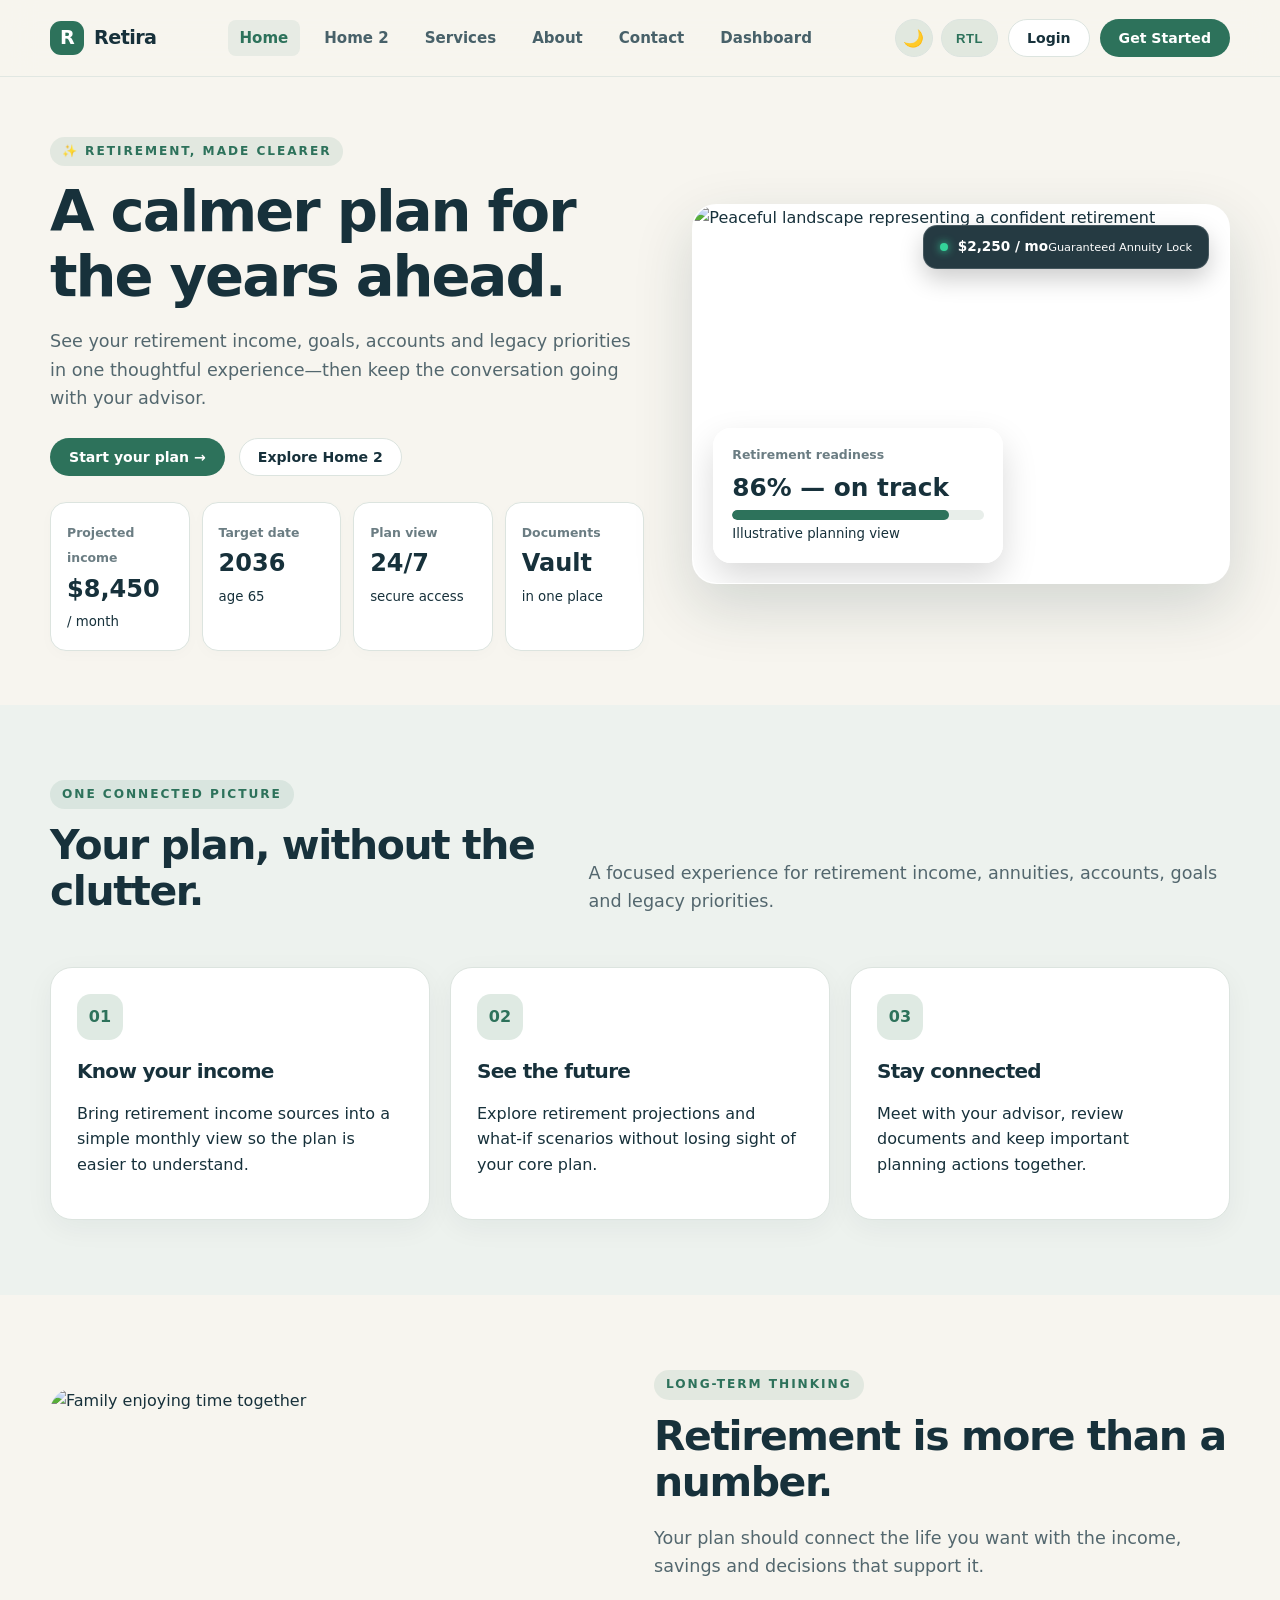
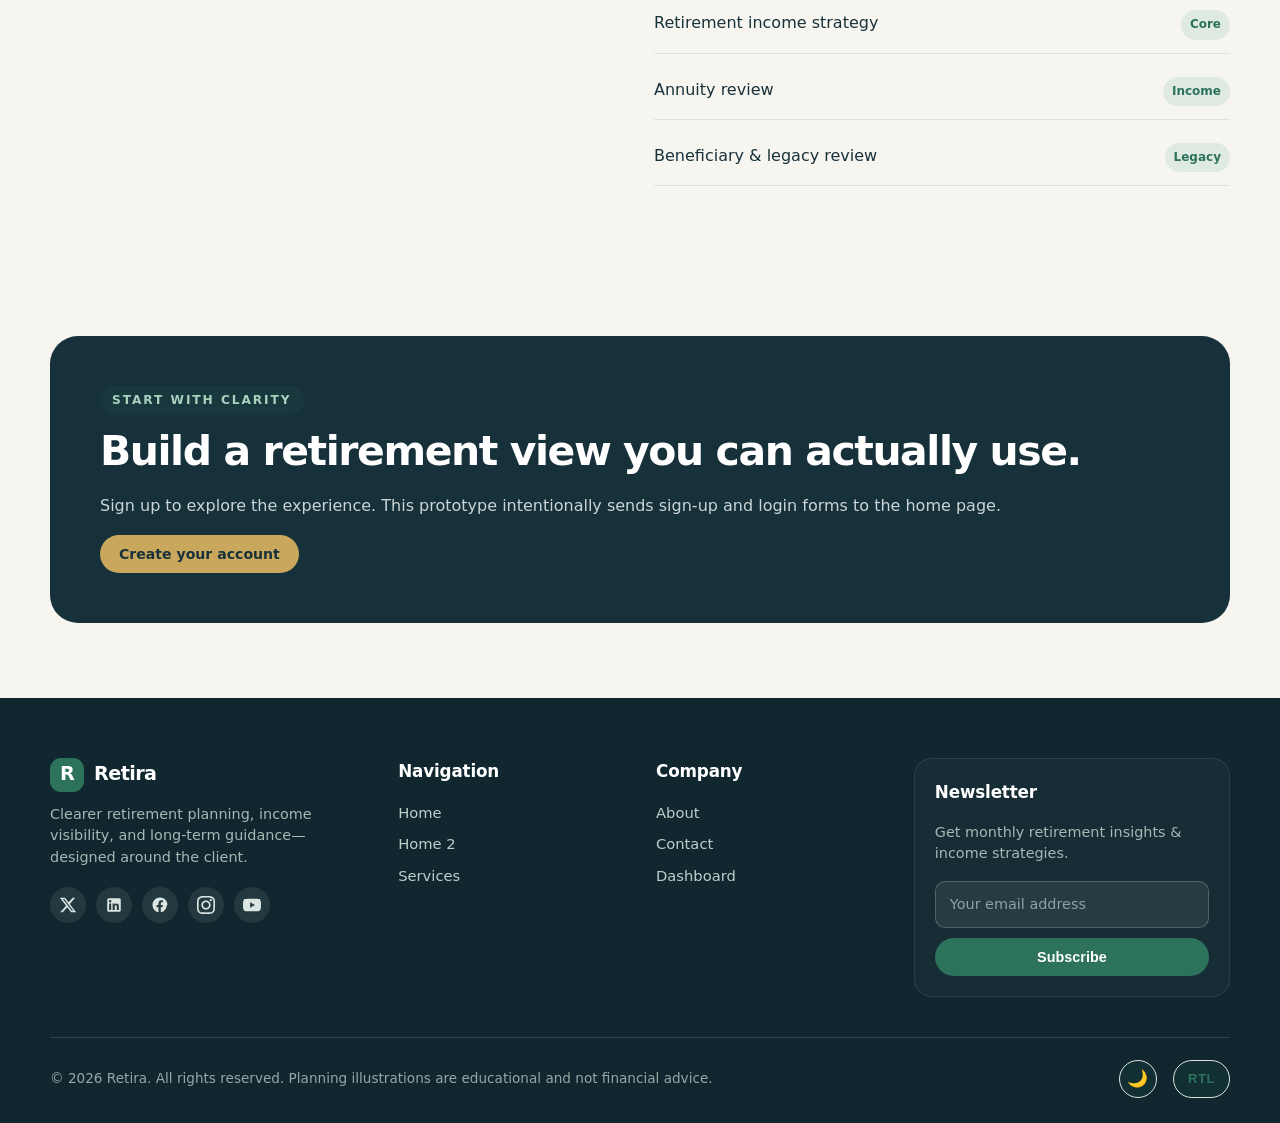
==== index.html @ 6cf7ee51 "30centcorrected" ====
<!doctype html><html lang="en"><head><meta charset="utf-8"><meta name="viewport" content="width=device-width,initial-scale=1">
<title>Home | Retira</title><meta name="description" content="Retirement income and planning platform prototype."><link rel="stylesheet" href="styles.css"></head><body>
<header class="site-header"><div class="container nav">
<a class="brand" href="index.html"><span class="brand-mark">R</span>Retira</a>
<nav class="nav-links">
<a href="index.html" class="active">Home</a><a href="home.html">Home 2</a><a href="services.html">Services</a><a href="about.html">About</a><a href="contact.html">Contact</a><a href="dashboard.html">Dashboard</a>
</nav>
<div class="nav-actions"><div class="header-toggles"><button type="button" class="theme-toggle-btn" data-action="toggle-theme" title="Toggle Light/Dark Theme" aria-label="Toggle Theme">🌙</button><button type="button" class="rtl-toggle-btn" data-action="toggle-rtl" title="Toggle RTL Layout" aria-label="Toggle RTL">RTL</button></div><a class="btn btn-soft" href="login.html">Login</a><a class="btn btn-primary" href="signup.html">Get Started</a></div>
<button class="mobile-toggle" aria-label="Menu">☰</button>
</div></header>
<main>
<section class="hero"><div class="container hero-grid">
<div><div class="eyebrow">✨ RETIREMENT, MADE CLEARER</div><h1>A calmer plan for the years ahead.</h1>
<p class="lead">See your retirement income, goals, accounts and legacy priorities in one thoughtful experience—then keep the conversation going with your advisor.</p>
<div class="hero-actions"><a class="btn btn-primary" href="signup.html">Start your plan →</a><a class="btn btn-soft" href="home.html">Explore Home 2</a></div>
<div class="stats"><div class="stat"><span class="kicker">Projected income</span><strong>$8,450</strong><small>/ month</small></div><div class="stat"><span class="kicker">Target date</span><strong>2036</strong><small>age 65</small></div><div class="stat"><span class="kicker">Plan view</span><strong>24/7</strong><small>secure access</small></div><div class="stat"><span class="kicker">Documents</span><strong>Vault</strong><small>in one place</small></div></div>
</div><div class="hero-card"><img src="https://images.unsplash.com/photo-1500530855697-b586d89ba3ee?auto=format&fit=crop&w=1200&q=85" alt="Peaceful landscape representing a confident retirement"><div class="floating-badge"><span class="status-dot"></span><div><strong>$2,250 / mo</strong><small>Guaranteed Annuity Lock</small></div></div><div class="floating-card"><div class="kicker">Retirement readiness</div><div class="metric">86% — on track</div><div class="progress"><span style="width:86%"></span></div><small>Illustrative planning view</small></div></div>
</div></section>
<section class="section alt"><div class="container"><div class="section-head"><div><div class="eyebrow">One connected picture</div><h2>Your plan, without the clutter.</h2></div><p class="lead">A focused experience for retirement income, annuities, accounts, goals and legacy priorities.</p></div>
<div class="grid-3">
<div class="card"><div class="icon">01</div><h3>Know your income</h3><p>Bring retirement income sources into a simple monthly view so the plan is easier to understand.</p></div>
<div class="card"><div class="icon">02</div><h3>See the future</h3><p>Explore retirement projections and what-if scenarios without losing sight of your core plan.</p></div>
<div class="card"><div class="icon">03</div><h3>Stay connected</h3><p>Meet with your advisor, review documents and keep important planning actions together.</p></div>
</div></div></section>
<section class="section"><div class="container image-split"><div class="image-panel"><img src="https://images.unsplash.com/photo-1511895426328-dc8714191300?auto=format&fit=crop&w=1400&q=85" alt="Family enjoying time together"></div><div><div class="eyebrow">Long-term thinking</div><h2>Retirement is more than a number.</h2><p class="lead">Your plan should connect the life you want with the income, savings and decisions that support it.</p><div class="list"><div class="list-item"><span>Retirement income strategy</span><span class="tag">Core</span></div><div class="list-item"><span>Annuity review</span><span class="tag">Income</span></div><div class="list-item"><span>Beneficiary & legacy review</span><span class="tag">Legacy</span></div></div></div></div></section>
<section class="section"><div class="container"><div class="cta"><div class="eyebrow" style="color:#a7d1bf">Start with clarity</div><h2>Build a retirement view you can actually use.</h2><p>Sign up to explore the experience. This prototype intentionally sends sign-up and login forms to the home page.</p><a class="btn btn-gold" href="signup.html">Create your account</a></div></div></section>
</main><footer class="footer"><div class="container">
<div class="footer-grid">
<div>
  <div class="brand"><span class="brand-mark">R</span><span style="color:white">Retira</span></div>
  <p>Clearer retirement planning, income visibility, and long-term guidance—designed around the client.</p>
  <div class="social-links">
    <a href="#" aria-label="Twitter / X" title="Twitter / X"><svg width="18" height="18" viewBox="0 0 24 24" fill="currentColor"><path d="M18.244 2.25h3.308l-7.227 8.26 8.502 11.24H16.17l-5.214-6.817L4.99 21.75H1.68l7.73-8.835L1.254 2.25H8.08l4.713 6.231zm-1.161 17.52h1.833L7.084 4.126H5.117z"/></svg></a>
    <a href="#" aria-label="LinkedIn" title="LinkedIn"><svg width="18" height="18" viewBox="0 0 24 24" fill="currentColor"><path d="M19 3a2 2 0 0 1 2 2v14a2 2 0 0 1-2 2H5a2 2 0 0 1-2-2V5a2 2 0 0 1 2-2h14m-.5 15.5v-5.3a3.26 3.26 0 0 0-3.26-3.26c-.85 0-1.84.52-2.28 1.3v-1.11h-2.79v8.37h2.79v-4.93c0-.77.62-1.4 1.39-1.4a1.4 1.4 0 0 1 1.4 1.4v4.93h2.75M6.88 8.56a1.68 1.68 0 0 0 1.68-1.68c0-.93-.75-1.69-1.68-1.69a1.69 1.69 0 0 0-1.69 1.69c0 .93.76 1.68 1.69 1.68m1.39 9.94v-8.37H5.5v8.37h2.77z"/></svg></a>
    <a href="#" aria-label="Facebook" title="Facebook"><svg width="18" height="18" viewBox="0 0 24 24" fill="currentColor"><path d="M22 12c0-5.52-4.48-10-10-10S2 6.48 2 12c0 4.84 3.44 8.87 8 9.8V15H7.5v-3H10V9.5C10 7.01 11.49 5.65 13.73 5.65c1.07 0 2.19.19 2.19.19v2.41h-1.24c-1.23 0-1.62.77-1.62 1.56V12h2.72l-.43 3h-2.29v6.8c4.56-.93 8-4.96 8-9.8z"/></svg></a>
    <a href="#" aria-label="Instagram" title="Instagram"><svg width="18" height="18" viewBox="0 0 24 24" fill="currentColor"><path d="M12 2.163c3.204 0 3.584.012 4.85.07 3.252.148 4.771 1.691 4.919 4.919.058 1.265.069 1.645.069 4.849 0 3.205-.012 3.584-.069 4.849-.149 3.225-1.664 4.771-4.919 4.919-1.266.058-1.644.07-4.85.07-3.204 0-3.584-.012-4.849-.07-3.26-.149-4.771-1.699-4.919-4.92-.058-1.265-.07-1.644-.07-4.849 0-3.204.013-3.583.07-4.849.149-3.227 1.664-4.771 4.919-4.919 1.266-.057 1.645-.069 4.849-.069zm0-2.163c-3.259 0-3.667.014-4.947.072-4.358.2-6.78 2.618-6.98 6.98-.059 1.281-.073 1.689-.073 4.948 0 3.259.014 3.668.072 4.948.2 4.358 2.618 6.78 6.98 6.98 1.281.058 1.689.072 4.948.072 3.259 0 3.668-.014 4.948-.072 4.354-.2 6.782-2.618 6.979-6.98.059-1.28.073-1.689.073-4.948 0-3.259-.014-3.667-.072-4.947-.196-4.354-2.617-6.78-6.979-6.98-1.281-.059-1.69-.073-4.949-.073zm0 5.838c-3.403 0-6.162 2.759-6.162 6.162s2.759 6.163 6.162 6.163 6.162-2.759 6.162-6.163c0-3.403-2.759-6.162-6.162-6.162zm0 10.162c-2.209 0-4-1.79-4-4 0-2.209 1.791-4 4-4s4 1.791 4 4c0 2.21-1.791 4-4 4zm6.406-11.845c-.796 0-1.441.645-1.441 1.44s.645 1.44 1.441 1.44c.795 0 1.439-.645 1.439-1.44s-.644-1.44-1.439-1.44z"/></svg></a>
    <a href="#" aria-label="YouTube" title="YouTube"><svg width="18" height="18" viewBox="0 0 24 24" fill="currentColor"><path d="M23.498 6.186a3.016 3.016 0 0 0-2.122-2.136C19.505 3.545 12 3.545 12 3.545s-7.505 0-9.377.505A3.017 3.017 0 0 0 .502 6.186C0 8.07 0 12 0 12s0 3.93.502 5.814a3.016 3.016 0 0 0 2.122 2.136c1.871.505 9.376.505 9.376.505s7.505 0 9.377-.505a3.015 3.015 0 0 0 2.122-2.136C24 15.93 24 12 24 12s0-3.93-.502-5.814zM9.545 15.568V8.432L15.818 12l-6.273 3.568z"/></svg></a>
  </div>
</div>
<div>
  <h4>Navigation</h4>
  <a href="index.html">Home</a>
  <a href="home.html">Home 2</a>
  <a href="services.html">Services</a>
</div>
<div>
  <h4>Company</h4>
  <a href="about.html">About</a>
  <a href="contact.html">Contact</a>
  <a href="dashboard.html">Dashboard</a>
</div>
<div class="footer-newsletter">
  <h4>Newsletter</h4>
  <p>Get monthly retirement insights & income strategies.</p>
  <form class="newsletter-form">
    <div class="newsletter-input-group">
      <input type="email" placeholder="Your email address" required aria-label="Email address for newsletter">
      <button type="submit" class="btn btn-primary">Subscribe</button>
    </div>
    <div class="newsletter-msg"></div>
  </form>
</div>
</div>
<div class="footer-bottom">
  <div>© <span data-year></span> Retira. All rights reserved. Planning illustrations are educational and not financial advice.</div>
  <div class="footer-bottom-links">
    <button type="button" class="theme-toggle-btn" data-action="toggle-theme" title="Toggle Light/Dark Theme">🌙</button>
    <button type="button" class="rtl-toggle-btn" data-action="toggle-rtl" title="Toggle RTL Layout">RTL</button>
  </div>
</div>
</div></footer><script src="script.js"></script></body></html>
---- styles.css ----
:root {
  --ink: #17313b;
  --ink-2: #24434d;
  --muted: #6b7d83;
  --cream: #f7f5ef;
  --paper: #fff;
  --sage: #dfeae3;
  --green: #2d725b;
  --green-2: #1f5b47;
  --gold: #c9a75c;
  --line: #dce4df;
  --danger: #b4534d;
  --shadow: 0 18px 50px rgba(20, 49, 59, .10);
  --radius: 22px;
  --max: 1180px;
}

* {
  box-sizing: border-box
}

html {
  scroll-behavior: smooth
}

body {
  margin: 0;
  font-family: Inter, system-ui, -apple-system, BlinkMacSystemFont, "Segoe UI", sans-serif;
  color: var(--ink);
  background: var(--cream);
  line-height: 1.6
}

a {
  text-decoration: none;
  color: inherit
}

img {
  max-width: 100%;
  display: block
}

.container {
  width: min(calc(100% - 40px), var(--max));
  margin: auto
}

.site-header {
  position: sticky;
  top: 0;
  z-index: 20;
  background: rgba(247, 245, 239, .94);
  backdrop-filter: blur(16px);
  border-bottom: 1px solid rgba(220, 228, 223, .8)
}

.nav {
  height: 76px;
  display: flex;
  align-items: center;
  justify-content: space-between;
  gap: 16px
}

.brand {
  display: flex;
  align-items: center;
  gap: 10px;
  font-weight: 800;
  letter-spacing: -.03em;
  font-size: 1.2rem;
  white-space: nowrap;
  flex-shrink: 0
}

.brand-mark {
  width: 34px;
  height: 34px;
  border-radius: 11px;
  background: var(--green);
  display: grid;
  place-items: center;
  color: white;
  font-weight: 800
}

.nav-links {
  display: flex;
  align-items: center;
  gap: 12px;
  color: #486169;
  font-size: .94rem;
  white-space: nowrap
}

.nav-links a {
  padding: 8px 14px;
  border-radius: 8px;
  font-weight: 600;
  transition: all 0.2s ease;
  white-space: nowrap;
  display: inline-flex;
  align-items: center
}

.nav-links a:hover {
  color: var(--green)
}

.nav-links a.active {
  color: var(--green);
  background: rgba(45, 114, 91, 0.08);
  font-weight: 800
}

.nav-actions {
  display: flex;
  gap: 10px;
  align-items: center;
  white-space: nowrap;
  flex-shrink: 0
}

.btn {
  display: inline-flex;
  align-items: center;
  justify-content: center;
  gap: 8px;
  border: 1px solid transparent;
  border-radius: 999px;
  height: 38px;
  padding: 0 18px;
  font-weight: 700;
  font-size: 0.88rem;
  cursor: pointer;
  transition: all 0.2s ease;
  white-space: nowrap;
  box-sizing: border-box
}

.btn-primary {
  background: var(--green);
  color: white
}

.btn-primary:hover {
  background: var(--green-2);
  transform: translateY(-1px)
}

.btn-soft {
  background: white;
  border-color: var(--line)
}

.btn-soft:hover {
  border-color: var(--green)
}

.btn-gold {
  background: var(--gold);
  color: #18323a
}

.mobile-toggle {
  display: none;
  background: none;
  border: 0;
  font-size: 1.5rem;
  cursor: pointer
}

/* Header Toggles: Theme Icon & RTL Text (Height Aligned at 38px) */
.header-toggles {
  display: flex;
  align-items: center;
  gap: 8px;
}

.theme-toggle-btn {
  width: 38px;
  height: 38px;
  padding: 0;
  background: rgba(45, 114, 91, 0.1);
  border: 1px solid var(--line);
  color: var(--green);
  border-radius: 50%;
  cursor: pointer;
  font-size: 1.05rem;
  display: inline-flex;
  align-items: center;
  justify-content: center;
  transition: all 0.2s ease;
  box-sizing: border-box;
  flex-shrink: 0;
}

.theme-toggle-btn:hover {
  background: var(--green);
  color: white;
  transform: scale(1.06);
}

.rtl-toggle-btn {
  height: 38px;
  font-size: 0.82rem;
  padding: 0 14px;
  background: rgba(45, 114, 91, 0.1);
  border: 1px solid var(--line);
  color: var(--green);
  border-radius: 999px;
  cursor: pointer;
  font-weight: 800;
  letter-spacing: 0.04em;
  transition: all 0.2s ease;
  display: inline-flex;
  align-items: center;
  justify-content: center;
  box-sizing: border-box;
  white-space: nowrap;
  flex-shrink: 0;
}

.rtl-toggle-btn:hover {
  background: var(--green);
  color: white;
  border-color: var(--green);
}

/* Dark Mode Palette */
[data-theme="dark"] {
  --ink: #e2ede8;
  --ink-2: #c4d7d0;
  --muted: #94aaa3;
  --cream: #0c1d23;
  --paper: #132a32;
  --sage: #1e443b;
  --line: #1d3d35;
  --shadow: 0 18px 50px rgba(0, 0, 0, 0.45);
}

[data-theme="dark"] .site-header {
  background: rgba(12, 29, 35, 0.94);
  border-bottom: 1px solid rgba(29, 61, 53, 0.8);
}

[data-theme="dark"] .nav-links {
  color: #a2b7b2;
}

[data-theme="dark"] .section.alt {
  background: #09171c;
}

[data-theme="dark"] .card,
[data-theme="dark"] .stat,
[data-theme="dark"] .step,
[data-theme="dark"] .auth-card,
[data-theme="dark"] .dash-card {
  background: #132a32;
  border-color: #1d3d35;
  color: #e2ede8;
}

[data-theme="dark"] .btn-soft {
  background: #132a32;
  border-color: #1d3d35;
  color: #e2ede8;
}

[data-theme="dark"] .floating-card {
  background: rgba(19, 42, 50, 0.95);
  border-color: rgba(255, 255, 255, 0.1);
  color: #e2ede8;
}

[data-theme="dark"] .field input,
[data-theme="dark"] .field select,
[data-theme="dark"] .field textarea {
  background: #0a181e;
  border-color: #1d3d35;
  color: #e2ede8;
}

/* RTL Layout Definitions */
[dir="rtl"] {
  direction: rtl;
  text-align: right;
}

[dir="rtl"] .hero-card .floating-card {
  left: auto;
  right: 24px;
}

[dir="rtl"] .table th,
[dir="rtl"] .table td {
  text-align: right;
}

[dir="rtl"] .section-head {
  flex-direction: row-reverse;
}

[dir="rtl"] .dashboard-shell {
  grid-template-columns: 1fr 240px;
}

[dir="rtl"] .sidebar {
  order: 2;
  border-right: 1px solid rgba(255, 255, 255, 0.05);
}

[dir="rtl"] .dash-main {
  order: 1;
}

[dir="rtl"] .side-links a {
  text-align: right;
}

.hero {
  padding: 60px 0 54px;
  position: relative;
  overflow: hidden
}

.hero-grid {
  display: grid;
  grid-template-columns: 1.05fr .95fr;
  gap: 48px;
  align-items: center
}

.eyebrow {
  text-transform: uppercase;
  letter-spacing: .16em;
  font-size: .76rem;
  font-weight: 800;
  color: var(--green);
  margin-bottom: 14px;
  display: inline-flex;
  align-items: center;
  gap: 6px;
  padding: 5px 12px;
  background: rgba(45, 114, 91, 0.1);
  border-radius: 99px
}

h1,
h2,
h3 {
  line-height: 1.12;
  letter-spacing: -.035em;
  margin: 0 0 18px
}

h1 {
  font-size: clamp(2.5rem, 4.5vw, 4.5rem);
  max-width: 720px;
  font-weight: 850
}

h2 {
  font-size: clamp(1.9rem, 3.2vw, 3.1rem);
  font-weight: 800
}

h3 {
  font-size: 1.25rem;
  font-weight: 750
}

.lead {
  font-size: 1.1rem;
  color: #53676e;
  max-width: 650px
}

.hero-actions {
  display: flex;
  gap: 14px;
  flex-wrap: wrap;
  margin: 26px 0
}

.hero-card {
  position: relative;
  border-radius: 24px;
  overflow: hidden;
  height: 380px;
  max-height: 380px;
  box-shadow: 0 22px 60px rgba(20, 49, 59, .16);
  border: 1px solid rgba(255, 255, 255, 0.7);
  background: var(--paper)
}

.hero-card img {
  width: 100%;
  height: 100%;
  object-fit: cover;
  border-radius: 24px
}

.floating-card {
  position: absolute;
  left: 20px;
  bottom: 20px;
  background: rgba(255, 255, 255, .94);
  backdrop-filter: blur(12px);
  border: 1px solid rgba(255, 255, 255, .8);
  padding: 16px 18px;
  border-radius: 18px;
  box-shadow: 0 15px 35px rgba(0, 0, 0, .15);
  width: min(290px, calc(100% - 40px));
  z-index: 3
}

.floating-badge {
  position: absolute;
  right: 20px;
  top: 20px;
  background: rgba(19, 42, 50, .92);
  backdrop-filter: blur(12px);
  color: white;
  padding: 10px 16px;
  border-radius: 14px;
  display: flex;
  align-items: center;
  gap: 10px;
  box-shadow: 0 10px 25px rgba(0, 0, 0, .2);
  border: 1px solid rgba(255, 255, 255, .15);
  z-index: 3;
  font-size: 0.85rem
}

[dir="rtl"] .floating-badge {
  right: auto;
  left: 20px
}

[dir="rtl"] .floating-card {
  left: auto;
  right: 20px
}

.kicker {
  font-size: .78rem;
  color: var(--muted);
  font-weight: 700
}

.metric {
  font-size: 1.55rem;
  font-weight: 850;
  margin: 3px 0
}

.section {
  padding: 75px 0
}

.section.alt {
  background: #edf2ee
}

.section-head {
  display: flex;
  justify-content: space-between;
  gap: 30px;
  align-items: end;
  margin-bottom: 34px
}

.grid-3 {
  display: grid;
  grid-template-columns: repeat(3, 1fr);
  gap: 20px
}

.grid-2 {
  display: grid;
  grid-template-columns: repeat(2, 1fr);
  gap: 22px
}

.card {
  background: var(--paper);
  border: 1px solid var(--line);
  border-radius: var(--radius);
  padding: 26px;
  box-shadow: 0 8px 28px rgba(20, 49, 59, .05)
}

.card-img {
  height: 200px;
  border-radius: 17px;
  overflow: hidden;
  margin: -6px -6px 20px
}

.card-img img {
  width: 100%;
  height: 100%;
  object-fit: cover
}

.icon {
  width: 46px;
  height: 46px;
  border-radius: 14px;
  background: var(--sage);
  display: grid;
  place-items: center;
  color: var(--green);
  font-weight: 800;
  margin-bottom: 20px
}

.stats {
  display: grid;
  grid-template-columns: repeat(4, 1fr);
  gap: 12px;
  margin-top: 24px
}

.stat {
  padding: 16px;
  background: white;
  border: 1px solid var(--line);
  border-radius: 16px;
  box-shadow: 0 4px 15px rgba(0, 0, 0, 0.02);
  transition: transform 0.2s ease
}

.stat:hover {
  transform: translateY(-2px)
}

.stat strong {
  display: block;
  font-size: 1.5rem;
  font-weight: 850;
  color: var(--ink)
}

.steps {
  display: grid;
  grid-template-columns: repeat(4, 1fr);
  gap: 14px
}

.step {
  padding: 22px;
  border-top: 3px solid var(--green);
  background: white;
  border-radius: 0 0 18px 18px
}

.cta {
  background: var(--ink);
  color: white;
  border-radius: 28px;
  padding: 50px
}

.cta p {
  color: #c9d5d6
}

.cta .btn-soft {
  background: white
}

.image-split {
  display: grid;
  grid-template-columns: 1fr 1fr;
  gap: 28px;
  align-items: center
}

.image-panel {
  min-height: 380px;
  max-height: 420px;
  border-radius: 24px;
  overflow: hidden
}

.image-panel img {
  width: 100%;
  height: 100%;
  object-fit: cover
}

.page-hero {
  padding: 54px 0 42px;
  position: relative
}

.page-hero .lead {
  max-width: 620px
}

.page-hero-grid {
  display: grid;
  grid-template-columns: 1.05fr 0.95fr;
  gap: 36px;
  align-items: center
}

.page-hero-actions {
  display: flex;
  gap: 12px;
  flex-wrap: wrap;
  margin-top: 22px
}

.page-hero-visual {
  position: relative;
  background: var(--paper);
  border: 1px solid var(--line);
  border-radius: 24px;
  padding: 12px;
  box-shadow: 0 20px 50px rgba(20, 49, 59, 0.08);
  max-width: 440px;
  margin-left: auto
}

[dir="rtl"] .page-hero-visual {
  margin-left: 0;
  margin-right: auto
}

.page-hero-img-wrap {
  height: 220px;
  max-height: 220px;
  border-radius: 18px;
  overflow: hidden;
  position: relative
}

.page-hero-img-wrap img {
  width: 100%;
  height: 100%;
  object-fit: cover;
  border-radius: 18px
}

.hero-chip-top {
  position: absolute;
  top: -14px;
  right: -14px;
  background: var(--ink);
  color: white;
  padding: 9px 16px;
  border-radius: 14px;
  font-size: 0.82rem;
  font-weight: 700;
  box-shadow: 0 12px 28px rgba(0, 0, 0, 0.18);
  border: 1px solid rgba(255, 255, 255, 0.18);
  display: flex;
  align-items: center;
  gap: 8px;
  z-index: 4;
  white-space: nowrap
}

[dir="rtl"] .hero-chip-top {
  right: auto;
  left: -14px
}

.hero-chip-bottom {
  position: absolute;
  bottom: -14px;
  left: -14px;
  background: rgba(255, 255, 255, 0.96);
  backdrop-filter: blur(12px);
  border: 1px solid var(--line);
  padding: 10px 16px;
  border-radius: 16px;
  box-shadow: 0 12px 30px rgba(0, 0, 0, 0.12);
  z-index: 4;
  font-size: 0.84rem;
  white-space: nowrap
}

[dir="rtl"] .hero-chip-bottom {
  left: auto;
  right: -14px
}

/* Nav Active Link Highlight */
.nav-links a {
  padding: 6px 12px;
  border-radius: 8px;
  font-weight: 600;
  transition: all 0.2s ease
}

.nav-links a.active {
  color: var(--green);
  background: rgba(45, 114, 91, 0.08);
  font-weight: 800
}

/* Dashboard Section Tabs */
.dash-section {
  display: none
}

.dash-section.active {
  display: block;
  animation: dashFadeIn 0.25s cubic-bezier(0.16, 1, 0.3, 1)
}

@keyframes dashFadeIn {
  from {
    opacity: 0;
    transform: translateY(8px)
  }

  to {
    opacity: 1;
    transform: translateY(0)
  }
}


/* Modern Upgraded Footer */
.footer {
  background: #10272f;
  color: #dbe6e3;
  padding: 60px 0 25px
}

.footer-grid {
  display: grid;
  grid-template-columns: 1.4fr 1.0fr 1.0fr 1.4fr;
  gap: 32px
}

.footer h4 {
  color: white;
  margin: 0 0 16px;
  font-size: 1.05rem;
  font-weight: 700;
  letter-spacing: -0.01em
}

.footer p {
  color: #a4b9b4;
  font-size: 0.9rem;
  line-height: 1.5;
  margin: 12px 0 16px
}

.footer a {
  color: #bdcfcb;
  display: block;
  margin: 8px 0;
  font-size: 0.92rem;
  transition: color 0.2s ease, transform 0.2s ease
}

.footer a:hover {
  color: white;
  transform: translateX(3px)
}

[dir="rtl"] .footer a:hover {
  transform: translateX(-3px)
}

.social-links {
  display: flex;
  gap: 10px;
  margin-top: 18px
}

.social-links a {
  width: 36px;
  height: 36px;
  border-radius: 50%;
  background: rgba(255, 255, 255, 0.08);
  color: #dbe6e3;
  display: grid;
  place-items: center;
  margin: 0;
  transition: all 0.25s ease
}

.social-links a:hover {
  background: var(--green);
  color: white;
  transform: translateY(-2px)
}

.client-badge {
  display: inline-flex;
  align-items: center;
  gap: 8px;
  background: rgba(45, 114, 91, 0.2);
  color: #72caa9;
  font-size: 0.82rem;
  font-weight: 700;
  padding: 6px 12px;
  border-radius: 999px;
  margin-top: 10px;
  border: 1px solid rgba(45, 114, 91, 0.3)
}

.status-dot {
  width: 8px;
  height: 8px;
  border-radius: 50%;
  background: #34d399;
  box-shadow: 0 0 8px #34d399
}

.footer-newsletter {
  background: rgba(255, 255, 255, 0.03);
  border: 1px solid rgba(255, 255, 255, 0.08);
  padding: 20px;
  border-radius: 18px
}

.newsletter-form {
  margin-top: 12px
}

.newsletter-input-group {
  display: flex;
  flex-direction: column;
  gap: 10px
}

.newsletter-input-group input {
  width: 100%;
  padding: 11px 14px;
  border-radius: 10px;
  border: 1px solid rgba(255, 255, 255, 0.2);
  background: rgba(255, 255, 255, 0.07);
  color: white;
  font: inherit;
  font-size: 0.9rem;
  outline: none
}

.newsletter-input-group input::placeholder {
  color: #8da4a0
}

.newsletter-input-group input:focus {
  border-color: var(--green);
  background: rgba(255, 255, 255, 0.12)
}

.newsletter-input-group button {
  width: 100%;
  padding: 10px 16px;
  font-size: 0.9rem
}

.newsletter-msg {
  font-size: 0.82rem;
  margin-top: 8px;
  color: #72caa9;
  display: none
}

.footer-bottom {
  border-top: 1px solid rgba(255, 255, 255, 0.12);
  margin-top: 40px;
  padding-top: 22px;
  color: #91aaa6;
  font-size: 0.85rem;
  display: flex;
  justify-content: space-between;
  align-items: center;
  flex-wrap: wrap;
  gap: 15px
}

.footer-bottom-links {
  display: flex;
  gap: 16px;
  align-items: center
}

.footer-bottom-links a {
  margin: 0;
  color: #91aaa6;
  font-size: 0.85rem
}

.footer-bottom-links a:hover {
  color: white
}

.auth-wrap {
  min-height: calc(100vh - 76px);
  display: grid;
  place-items: center;
  padding: 50px 20px
}

.auth-card {
  width: min(460px, 100%);
  background: white;
  border: 1px solid var(--line);
  border-radius: 26px;
  padding: 34px;
  box-shadow: var(--shadow)
}

.form-row {
  display: grid;
  grid-template-columns: 1fr 1fr;
  gap: 14px
}

.field {
  margin-bottom: 15px
}

.field label {
  display: block;
  font-size: .88rem;
  font-weight: 700;
  margin-bottom: 7px
}

.field input,
.field select,
.field textarea {
  width: 100%;
  border: 1px solid #cfdad5;
  border-radius: 12px;
  padding: 13px 14px;
  font: inherit;
  background: #fbfcfb;
  outline: none
}

.field input:focus,
.field select:focus,
.field textarea:focus {
  border-color: var(--green);
  box-shadow: 0 0 0 3px rgba(45, 114, 91, .1)
}

.form-note {
  font-size: .82rem;
  color: var(--muted)
}

.form-submit {
  width: 100%;
  margin-top: 5px
}

.dashboard-shell {
  display: grid;
  grid-template-columns: 240px 1fr;
  min-height: calc(100vh - 76px)
}

.sidebar {
  background: #10272f;
  color: #dce9e5;
  padding: 25px 16px;
  position: sticky;
  top: 76px;
  height: calc(100vh - 76px)
}

.side-brand {
  font-weight: 800;
  padding: 0 10px 24px;
  color: white
}

.side-links a {
  display: block;
  padding: 11px 12px;
  border-radius: 11px;
  color: #a9c0bb;
  margin: 3px 0
}

.side-links a.active,
.side-links a:hover {
  background: #23464f;
  color: white
}

.dash-main {
  padding: 32px;
  min-width: 0
}

.dash-top {
  display: flex;
  justify-content: space-between;
  align-items: center;
  gap: 20px;
  margin-bottom: 24px
}

.dash-grid {
  display: grid;
  grid-template-columns: repeat(4, 1fr);
  gap: 14px
}

.dash-card {
  background: white;
  border: 1px solid var(--line);
  border-radius: 18px;
  padding: 20px
}

.dash-card .big {
  font-size: 1.75rem;
  font-weight: 850
}

.dash-layout {
  display: grid;
  grid-template-columns: 1.45fr .75fr;
  gap: 18px;
  margin-top: 18px
}

.chart {
  height: 260px;
  display: flex;
  align-items: end;
  gap: 9px;
  padding: 18px 8px 8px
}

.bar {
  flex: 1;
  background: linear-gradient(180deg, #7cae99, #2d725b);
  border-radius: 8px 8px 3px 3px;
  min-height: 25px
}

.progress {
  height: 10px;
  background: #e8eeea;
  border-radius: 99px;
  overflow: hidden
}

.progress span {
  display: block;
  height: 100%;
  background: var(--green);
  border-radius: 99px
}

.list {
  display: grid;
  gap: 10px
}

.list-item {
  display: flex;
  justify-content: space-between;
  gap: 15px;
  padding: 13px 0;
  border-bottom: 1px solid var(--line)
}

.tag {
  font-size: .75rem;
  font-weight: 800;
  padding: 5px 9px;
  border-radius: 999px;
  background: var(--sage);
  color: var(--green)
}

.table-wrap {
  overflow: auto
}

.table {
  width: 100%;
  border-collapse: collapse
}

.table th,
.table td {
  text-align: left;
  padding: 13px;
  border-bottom: 1px solid var(--line);
  white-space: nowrap
}

.table th {
  font-size: .78rem;
  text-transform: uppercase;
  color: var(--muted)
}

@media(max-width:1100px) {
  .container {
    width: min(calc(100% - 32px), 900px)
  }

  .nav-links {
    display: none
  }

  .mobile-toggle {
    display: block
  }

  .nav-actions .btn-soft {
    display: none
  }

  .hero {
    padding: 52px 0
  }

  .hero-grid,
  .image-split {
    grid-template-columns: 1fr;
    gap: 30px
  }

  .hero-card {
    min-height: 420px
  }

  .grid-3 {
    grid-template-columns: 1fr 1fr
  }

  .stats {
    grid-template-columns: 1fr 1fr
  }

  .steps {
    grid-template-columns: 1fr 1fr
  }

  .footer-grid {
    grid-template-columns: 1fr 1fr;
    gap: 28px
  }

  .dashboard-shell {
    grid-template-columns: 72px 1fr
  }

  [dir="rtl"] .dashboard-shell {
    grid-template-columns: 1fr 72px
  }

  .sidebar {
    padding: 18px 10px
  }

  .side-brand {
    font-size: 0;
    text-align: center
  }

  .side-brand:first-letter {
    font-size: 1.2rem
  }

  .side-links a {
    font-size: 0;
    text-align: center
  }

  .side-links a::first-letter {
    font-size: 1rem
  }

  .dash-grid {
    grid-template-columns: 1fr 1fr
  }

  .dash-layout {
    grid-template-columns: 1fr
  }
}

@media(max-width:640px) {
  .container {
    width: min(calc(100% - 24px), 560px)
  }

  .nav {
    height: 68px
  }

  .brand {
    font-size: 1.05rem
  }

  .nav-actions {
    display: none
  }

  h1 {
    font-size: 2.55rem
  }

  .hero {
    padding: 38px 0
  }

  .hero-card {
    min-height: 340px
  }

  .floating-card {
    left: 14px;
    bottom: 14px
  }

  [dir="rtl"] .floating-card {
    right: 14px;
    left: auto
  }

  .grid-3,
  .grid-2,
  .stats,
  .steps {
    grid-template-columns: 1fr
  }

  .section {
    padding: 55px 0
  }

  .section-head {
    display: block
  }

  .cta {
    padding: 35px 24px
  }

  .footer-grid {
    grid-template-columns: 1fr
  }

  .footer-bottom {
    flex-direction: column;
    align-items: flex-start
  }

  .form-row {
    grid-template-columns: 1fr
  }

  .auth-card {
    padding: 25px
  }

  .dashboard-shell {
    grid-template-columns: 1fr
  }

  [dir="rtl"] .dashboard-shell {
    grid-template-columns: 1fr
  }

  .sidebar {
    display: none
  }

  .dash-main {
    padding: 18px 12px
  }

  .dash-top {
    display: block
  }

  .dash-grid {
    grid-template-columns: 1fr 1fr
  }

  .dash-card {
    padding: 15px
  }

  .dash-card .big {
    font-size: 1.35rem
  }

  .page-hero {
    padding: 38px 0 25px
  }
}
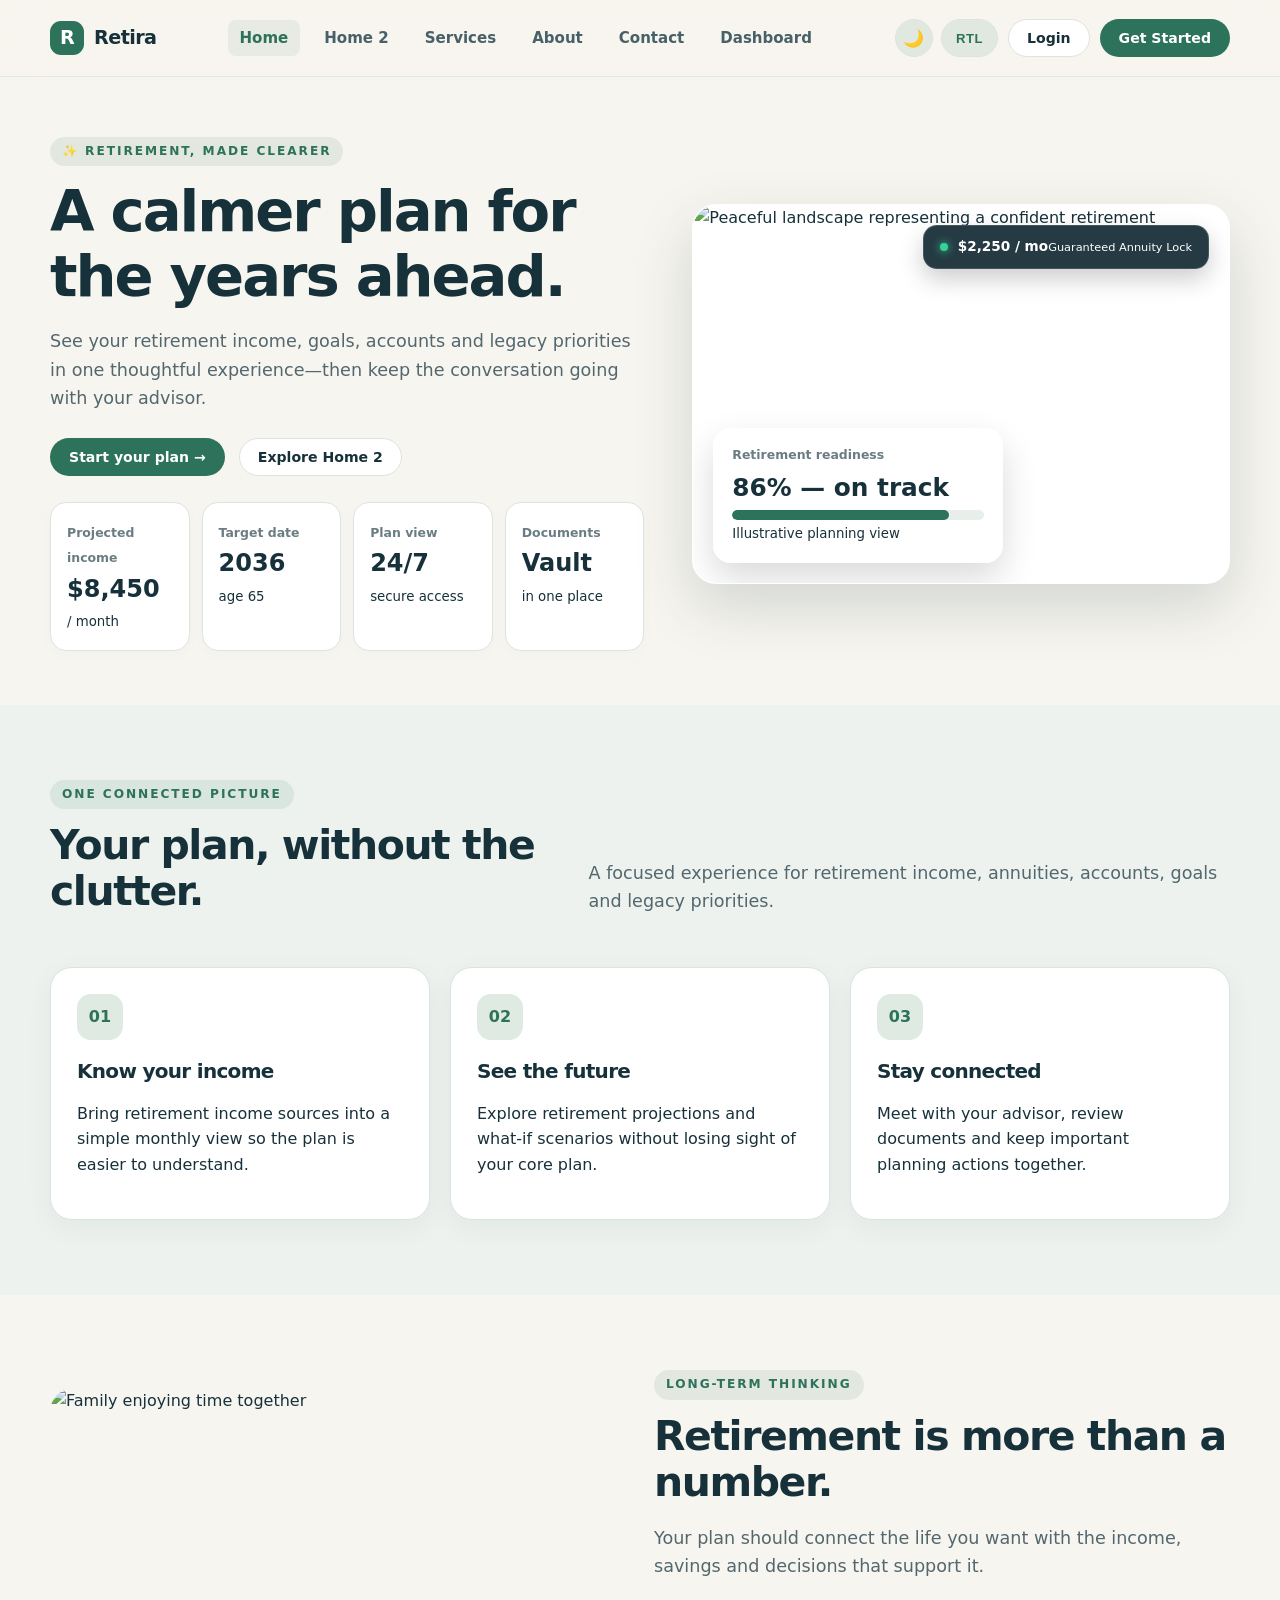
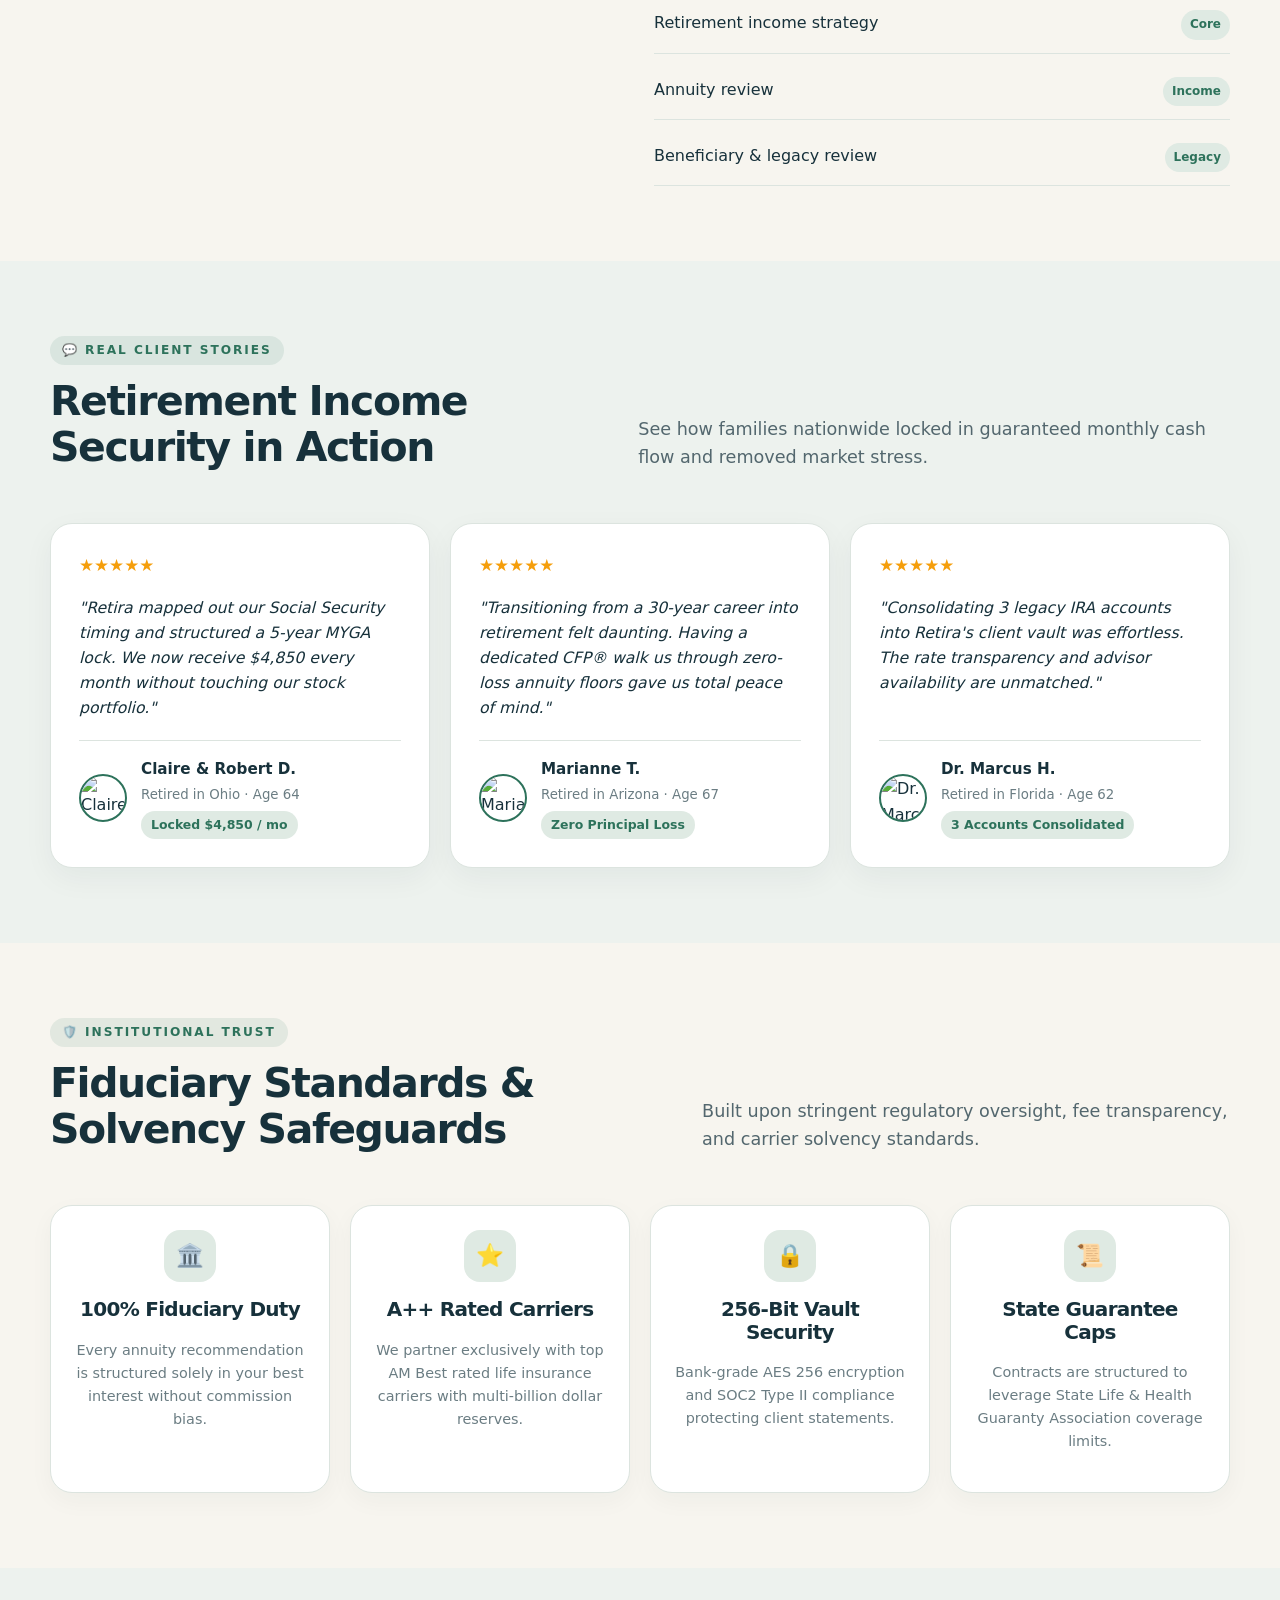
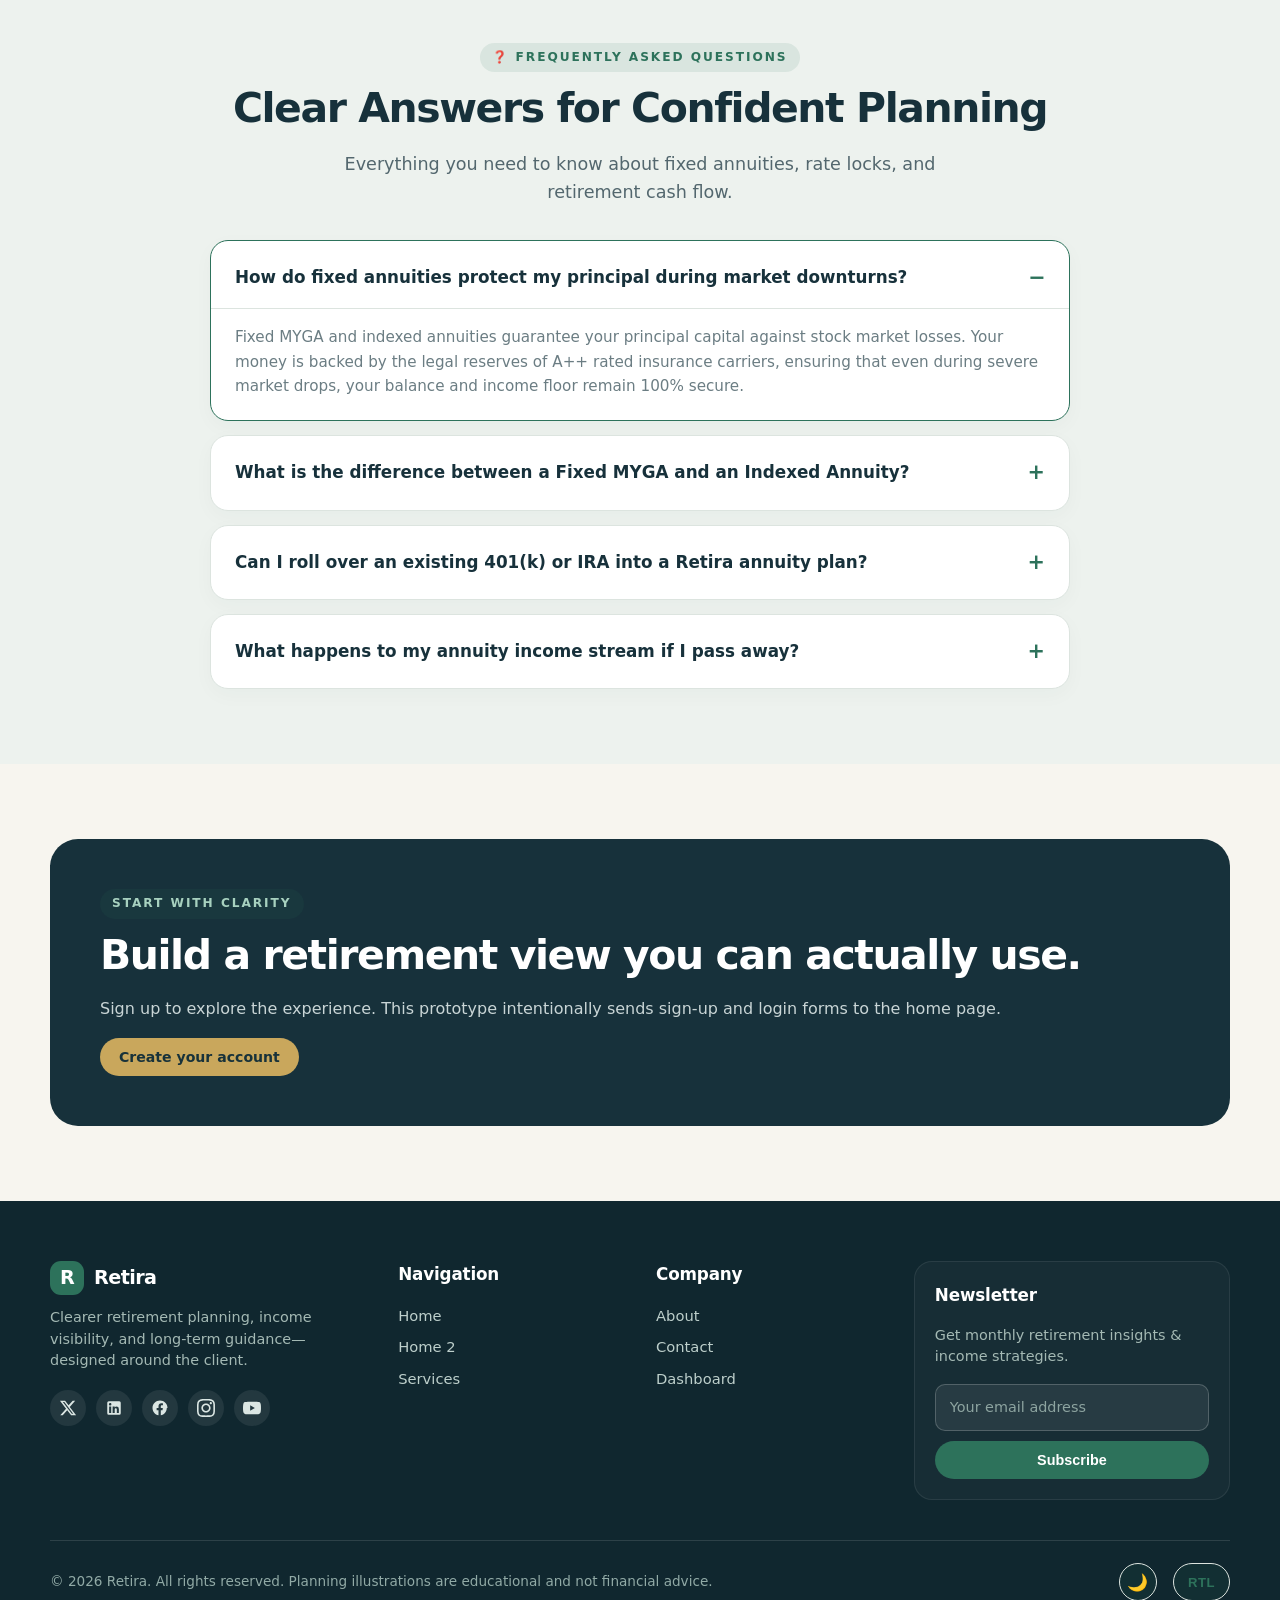
==== commit 1d5f98e5: "Fix mobile responsive hero visual overlap, team headshot framing, dashboard mobile hamburger menu, a" ====
--- a/index.html
+++ b/index.html
@@ -23,6 +23,147 @@
 <div class="card"><div class="icon">03</div><h3>Stay connected</h3><p>Meet with your advisor, review documents and keep important planning actions together.</p></div>
 </div></div></section>
 <section class="section"><div class="container image-split"><div class="image-panel"><img src="https://images.unsplash.com/photo-1511895426328-dc8714191300?auto=format&fit=crop&w=1400&q=85" alt="Family enjoying time together"></div><div><div class="eyebrow">Long-term thinking</div><h2>Retirement is more than a number.</h2><p class="lead">Your plan should connect the life you want with the income, savings and decisions that support it.</p><div class="list"><div class="list-item"><span>Retirement income strategy</span><span class="tag">Core</span></div><div class="list-item"><span>Annuity review</span><span class="tag">Income</span></div><div class="list-item"><span>Beneficiary & legacy review</span><span class="tag">Legacy</span></div></div></div></div></section>
+
+<!-- SECTION 4: Client Case Studies & Social Proof (NEW UNIQUE SECTION 1) -->
+<section class="section alt" id="testimonials">
+  <div class="container">
+    <div class="section-head">
+      <div>
+        <div class="eyebrow">💬 REAL CLIENT STORIES</div>
+        <h2>Retirement Income Security in Action</h2>
+      </div>
+      <p class="lead">See how families nationwide locked in guaranteed monthly cash flow and removed market stress.</p>
+    </div>
+
+    <div class="grid-3">
+      <div class="testimonial-card">
+        <div>
+          <div class="stars-row">★★★★★</div>
+          <p class="testimonial-quote">"Retira mapped out our Social Security timing and structured a 5-year MYGA lock. We now receive $4,850 every month without touching our stock portfolio."</p>
+        </div>
+        <div class="client-profile">
+          <img class="client-avatar-img" src="https://images.unsplash.com/photo-1544005313-94ddf0286df2?auto=format&fit=crop&w=200&q=80" alt="Claire & Robert D.">
+          <div>
+            <strong style="display:block; font-size:0.95rem;">Claire & Robert D.</strong>
+            <small style="color:var(--muted);">Retired in Ohio · Age 64</small>
+            <div><span class="outcome-badge">Locked $4,850 / mo</span></div>
+          </div>
+        </div>
+      </div>
+
+      <div class="testimonial-card">
+        <div>
+          <div class="stars-row">★★★★★</div>
+          <p class="testimonial-quote">"Transitioning from a 30-year career into retirement felt daunting. Having a dedicated CFP® walk us through zero-loss annuity floors gave us total peace of mind."</p>
+        </div>
+        <div class="client-profile">
+          <img class="client-avatar-img" src="https://images.unsplash.com/photo-1507003211169-0a1dd7228f2d?auto=format&fit=crop&w=200&q=80" alt="Marianne T.">
+          <div>
+            <strong style="display:block; font-size:0.95rem;">Marianne T.</strong>
+            <small style="color:var(--muted);">Retired in Arizona · Age 67</small>
+            <div><span class="outcome-badge">Zero Principal Loss</span></div>
+          </div>
+        </div>
+      </div>
+
+      <div class="testimonial-card">
+        <div>
+          <div class="stars-row">★★★★★</div>
+          <p class="testimonial-quote">"Consolidating 3 legacy IRA accounts into Retira's client vault was effortless. The rate transparency and advisor availability are unmatched."</p>
+        </div>
+        <div class="client-profile">
+          <img class="client-avatar-img" src="https://images.unsplash.com/photo-1500648767791-00dcc994a43e?auto=format&fit=crop&w=200&q=80" alt="Dr. Marcus H.">
+          <div>
+            <strong style="display:block; font-size:0.95rem;">Dr. Marcus H.</strong>
+            <small style="color:var(--muted);">Retired in Florida · Age 62</small>
+            <div><span class="outcome-badge">3 Accounts Consolidated</span></div>
+          </div>
+        </div>
+      </div>
+    </div>
+  </div>
+</section>
+
+<!-- SECTION 5: Institutional Solvency & Fiduciary Safeguards (NEW UNIQUE SECTION 2) -->
+<section class="section" id="fiduciary">
+  <div class="container">
+    <div class="section-head">
+      <div>
+        <div class="eyebrow">🛡️ INSTITUTIONAL TRUST</div>
+        <h2>Fiduciary Standards & Solvency Safeguards</h2>
+      </div>
+      <p class="lead">Built upon stringent regulatory oversight, fee transparency, and carrier solvency standards.</p>
+    </div>
+
+    <div class="trust-grid">
+      <div class="trust-card">
+        <div class="trust-icon-box">🏛️</div>
+        <h3>100% Fiduciary Duty</h3>
+        <p style="font-size:0.9rem; color:var(--muted);">Every annuity recommendation is structured solely in your best interest without commission bias.</p>
+      </div>
+
+      <div class="trust-card">
+        <div class="trust-icon-box">⭐</div>
+        <h3>A++ Rated Carriers</h3>
+        <p style="font-size:0.9rem; color:var(--muted);">We partner exclusively with top AM Best rated life insurance carriers with multi-billion dollar reserves.</p>
+      </div>
+
+      <div class="trust-card">
+        <div class="trust-icon-box">🔒</div>
+        <h3>256-Bit Vault Security</h3>
+        <p style="font-size:0.9rem; color:var(--muted);">Bank-grade AES 256 encryption and SOC2 Type II compliance protecting client statements.</p>
+      </div>
+
+      <div class="trust-card">
+        <div class="trust-icon-box">📜</div>
+        <h3>State Guarantee Caps</h3>
+        <p style="font-size:0.9rem; color:var(--muted);">Contracts are structured to leverage State Life & Health Guaranty Association coverage limits.</p>
+      </div>
+    </div>
+  </div>
+</section>
+
+<!-- SECTION 6: Interactive FAQ Accordion (NEW UNIQUE SECTION 3) -->
+<section class="section alt" id="faq">
+  <div class="container">
+    <div class="section-head" style="text-align: center; display: block;">
+      <div class="eyebrow">❓ FREQUENTLY ASKED QUESTIONS</div>
+      <h2>Clear Answers for Confident Planning</h2>
+      <p class="lead" style="margin: 0 auto;">Everything you need to know about fixed annuities, rate locks, and retirement cash flow.</p>
+    </div>
+
+    <div class="faq-list" style="margin-top: 32px;">
+      <details class="faq-item" open>
+        <summary class="faq-summary">How do fixed annuities protect my principal during market downturns?</summary>
+        <div class="faq-answer-content">
+          Fixed MYGA and indexed annuities guarantee your principal capital against stock market losses. Your money is backed by the legal reserves of A++ rated insurance carriers, ensuring that even during severe market drops, your balance and income floor remain 100% secure.
+        </div>
+      </details>
+
+      <details class="faq-item">
+        <summary class="faq-summary">What is the difference between a Fixed MYGA and an Indexed Annuity?</summary>
+        <div class="faq-answer-content">
+          A Fixed Multi-Year Guaranteed Annuity (MYGA) acts like a high-yield CD, offering a set guaranteed interest rate (e.g. 5.65% APY) for 3 to 10 years. An Indexed Annuity ties growth potential to a market index (like the S&P 500) while guaranteeing a 0% floor so you never lose capital when the market drops.
+        </div>
+      </details>
+
+      <details class="faq-item">
+        <summary class="faq-summary">Can I roll over an existing 401(k) or IRA into a Retira annuity plan?</summary>
+        <div class="faq-answer-content">
+          Yes! You can perform a direct trustee-to-trustee 1035 exchange or IRA rollover without incurring any tax penalties or triggering taxable income events. Our advisory team assists with all transfer paperwork.
+        </div>
+      </details>
+
+      <details class="faq-item">
+        <summary class="faq-summary">What happens to my annuity income stream if I pass away?</summary>
+        <div class="faq-answer-content">
+          All annuity contracts include designated primary and contingent beneficiary protections. Remaining contract balances or guaranteed lifetime joint riders pass directly to your spouse or heirs without going through probate court.
+        </div>
+      </details>
+    </div>
+  </div>
+</section>
+
 <section class="section"><div class="container"><div class="cta"><div class="eyebrow" style="color:#a7d1bf">Start with clarity</div><h2>Build a retirement view you can actually use.</h2><p>Sign up to explore the experience. This prototype intentionally sends sign-up and login forms to the home page.</p><a class="btn btn-gold" href="signup.html">Create your account</a></div></div></section>
 </main><footer class="footer"><div class="container">
 <div class="footer-grid">
--- a/styles.css
+++ b/styles.css
@@ -485,12 +485,42 @@
   gap: 22px
 }
 
-.card {
+.card,
+.contact-card,
+.value-card,
+.channel-box,
+.team-card {
   background: var(--paper);
   border: 1px solid var(--line);
   border-radius: var(--radius);
   padding: 26px;
-  box-shadow: 0 8px 28px rgba(20, 49, 59, .05)
+  box-shadow: 0 8px 28px rgba(20, 49, 59, .05);
+  transition: transform 0.25s cubic-bezier(0.16, 1, 0.3, 1), box-shadow 0.25s cubic-bezier(0.16, 1, 0.3, 1), border-color 0.25s ease;
+}
+
+.card:hover,
+.contact-card:hover,
+.value-card:hover,
+.channel-box:hover,
+.team-card:hover {
+  transform: translateY(-4px);
+  box-shadow: 0 16px 40px rgba(20, 49, 59, 0.12);
+  border-color: rgba(45, 114, 91, 0.35);
+}
+
+[data-theme="dark"] .card:hover,
+[data-theme="dark"] .contact-card:hover,
+[data-theme="dark"] .value-card:hover,
+[data-theme="dark"] .channel-box:hover,
+[data-theme="dark"] .team-card:hover {
+  box-shadow: 0 16px 40px rgba(0, 0, 0, 0.45);
+  border-color: rgba(52, 211, 153, 0.35);
+}
+
+.btn-sm {
+  height: 34px;
+  padding: 0 14px;
+  font-size: 0.82rem;
 }
 
 .card-img {
@@ -622,9 +652,10 @@
   border: 1px solid var(--line);
   border-radius: 24px;
   padding: 12px;
-  box-shadow: 0 20px 50px rgba(20, 49, 59, 0.08);
+  box-shadow: var(--shadow);
   max-width: 440px;
-  margin-left: auto
+  margin-left: auto;
+  transition: transform 0.3s ease;
 }
 
 [dir="rtl"] .page-hero-visual {
@@ -633,8 +664,8 @@
 }
 
 .page-hero-img-wrap {
-  height: 220px;
-  max-height: 220px;
+  height: 230px;
+  max-height: 230px;
   border-radius: 18px;
   overflow: hidden;
   position: relative
@@ -675,7 +706,8 @@
   position: absolute;
   bottom: -14px;
   left: -14px;
-  background: rgba(255, 255, 255, 0.96);
+  background: var(--paper);
+  color: var(--ink);
   backdrop-filter: blur(12px);
   border: 1px solid var(--line);
   padding: 10px 16px;
@@ -689,6 +721,25 @@
 [dir="rtl"] .hero-chip-bottom {
   left: auto;
   right: -14px
+}
+
+.map-info-card {
+  position: absolute;
+  bottom: 24px;
+  left: 24px;
+  z-index: 10;
+  background: var(--paper);
+  border: 1px solid var(--line);
+  border-radius: 18px;
+  padding: 20px;
+  box-shadow: 0 12px 35px rgba(0,0,0,0.18);
+  max-width: 320px;
+  color: var(--ink);
+}
+
+[dir="rtl"] .map-info-card {
+  left: auto;
+  right: 24px;
 }
 
 /* Nav Active Link Highlight */
@@ -1108,6 +1159,10 @@
   color: var(--muted)
 }
 
+.mobile-nav-actions {
+  display: none;
+}
+
 @media(max-width:1100px) {
   .container {
     width: min(calc(100% - 32px), 900px)
@@ -1121,8 +1176,8 @@
     display: block
   }
 
-  .nav-actions .btn-soft {
-    display: none
+  .site-header .nav-actions {
+    display: none !important;
   }
 
   .hero {
@@ -1130,11 +1185,75 @@
   }
 
   .hero-grid,
+  .page-hero-grid,
   .image-split {
     grid-template-columns: 1fr;
     gap: 30px
   }
 
+  .page-hero-visual {
+    margin: 16px auto 0;
+    width: 100%;
+    max-width: 440px
+  }
+
+  .nav-links.open {
+    display: flex !important;
+    flex-direction: column;
+    position: absolute;
+    top: 76px;
+    left: 16px;
+    right: 16px;
+    background: var(--paper);
+    border: 1px solid var(--line);
+    padding: 20px;
+    border-radius: 18px;
+    box-shadow: 0 18px 45px rgba(0, 0, 0, 0.18);
+    z-index: 100;
+  }
+
+  .nav-links.open a {
+    padding: 10px 14px;
+    width: 100%;
+  }
+
+  .nav-links.open .mobile-nav-actions {
+    display: flex !important;
+    flex-direction: column;
+    gap: 12px;
+    margin-top: 10px;
+    padding-top: 16px;
+    border-top: 1px solid var(--line);
+    width: 100%;
+  }
+
+  .nav-links.open .mobile-nav-actions .header-toggles {
+    display: flex;
+    align-items: center;
+    gap: 10px;
+    width: 100%;
+  }
+
+  .nav-links.open .mobile-nav-actions .theme-toggle-btn,
+  .nav-links.open .mobile-nav-actions .rtl-toggle-btn {
+    flex: 1;
+    height: 42px;
+    border-radius: 12px;
+    font-size: 0.95rem;
+    justify-content: center;
+    display: inline-flex;
+    align-items: center;
+  }
+
+  .nav-links.open .mobile-nav-actions .btn {
+    display: flex !important;
+    width: 100%;
+    height: 42px;
+    font-size: 0.92rem;
+    justify-content: center;
+    border-radius: 12px;
+  }
+
   .hero-card {
     min-height: 420px
   }
@@ -1157,33 +1276,94 @@
   }
 
   .dashboard-shell {
-    grid-template-columns: 72px 1fr
-  }
-
-  [dir="rtl"] .dashboard-shell {
-    grid-template-columns: 1fr 72px
+    grid-template-columns: 1fr !important;
   }
 
   .sidebar {
-    padding: 18px 10px
-  }
-
-  .side-brand {
-    font-size: 0;
-    text-align: center
-  }
-
-  .side-brand:first-letter {
-    font-size: 1.2rem
-  }
-
-  .side-links a {
-    font-size: 0;
-    text-align: center
-  }
-
-  .side-links a::first-letter {
-    font-size: 1rem
+    display: none !important;
+  }
+
+  .desktop-only-badge {
+    display: none !important;
+  }
+
+  .dash-desktop-actions {
+    display: none !important;
+  }
+
+  .dash-mobile-toggle {
+    display: block !important;
+  }
+
+  .dash-header {
+    padding: 0 16px;
+  }
+
+  .dash-mobile-dropdown.open {
+    display: flex !important;
+    flex-direction: column;
+    position: absolute;
+    top: 74px;
+    left: 12px;
+    right: 12px;
+    background: var(--paper);
+    border: 1px solid var(--line);
+    border-radius: 18px;
+    padding: 20px;
+    box-shadow: 0 18px 45px rgba(0, 0, 0, 0.22);
+    z-index: 200;
+    gap: 14px;
+  }
+
+  .dash-mobile-user-card {
+    display: flex;
+    align-items: center;
+    gap: 12px;
+    padding-bottom: 12px;
+    border-bottom: 1px solid var(--line);
+  }
+
+  .dash-mobile-label {
+    font-size: 0.72rem;
+    font-weight: 800;
+    color: var(--muted);
+    letter-spacing: 0.08em;
+    margin-bottom: 8px;
+  }
+
+  .dash-mobile-tabs {
+    display: flex;
+    flex-direction: column;
+    gap: 4px;
+  }
+
+  .dash-mobile-tabs a {
+    padding: 10px 14px;
+    border-radius: 10px;
+    color: var(--ink);
+    font-weight: 600;
+    text-decoration: none;
+    font-size: 0.92rem;
+    transition: all 0.2s ease;
+  }
+
+  .dash-mobile-tabs a.active,
+  .dash-mobile-tabs a:hover {
+    background: rgba(45, 114, 91, 0.1);
+    color: var(--green);
+    font-weight: 800;
+  }
+
+  .dash-mobile-advisor {
+    background: rgba(45, 114, 91, 0.05);
+    border: 1px solid var(--line);
+    border-radius: 14px;
+    padding: 14px;
+  }
+
+  .dash-mobile-actions {
+    border-top: 1px solid var(--line);
+    padding-top: 12px;
   }
 
   .dash-grid {
@@ -1213,7 +1393,7 @@
   }
 
   h1 {
-    font-size: 2.55rem
+    font-size: 2.2rem
   }
 
   .hero {
@@ -1222,6 +1402,34 @@
 
   .hero-card {
     min-height: 340px
+  }
+
+  .hero-chip-top {
+    top: -10px;
+    right: 8px;
+    font-size: 0.78rem;
+    padding: 6px 12px
+  }
+
+  [dir="rtl"] .hero-chip-top {
+    right: auto;
+    left: 8px
+  }
+
+  .hero-chip-bottom {
+    bottom: -10px;
+    left: 8px;
+    font-size: 0.78rem;
+    padding: 6px 12px
+  }
+
+  [dir="rtl"] .hero-chip-bottom {
+    left: auto;
+    right: 8px
+  }
+
+  .page-hero-img-wrap {
+    height: 190px
   }
 
   .floating-card {
@@ -1305,4 +1513,377 @@
   .page-hero {
     padding: 38px 0 25px
   }
+
+  .map-info-card {
+    position: relative !important;
+    bottom: auto !important;
+    left: auto !important;
+    margin: 16px !important;
+    max-width: calc(100% - 32px) !important
+  }
+}
+
+/* ==========================================================================
+   NEW UNIQUE SECTION COMPONENTS (Home & Home 2)
+   ========================================================================== */
+
+/* 1. Carrier Yield & Rate Lock Matrix */
+.rate-matrix-card {
+  background: var(--paper);
+  border: 1px solid var(--line);
+  border-radius: var(--radius);
+  padding: 28px;
+  box-shadow: var(--shadow);
+  overflow: hidden;
+}
+
+.rate-filter-bar {
+  display: flex;
+  gap: 10px;
+  flex-wrap: wrap;
+  margin-bottom: 24px;
+}
+
+.rate-filter-btn {
+  padding: 8px 16px;
+  border-radius: 999px;
+  border: 1px solid var(--line);
+  background: var(--paper);
+  color: var(--ink);
+  font-size: 0.86rem;
+  font-weight: 700;
+  cursor: pointer;
+  transition: all 0.2s ease;
+}
+
+.rate-filter-btn:hover,
+.rate-filter-btn.active {
+  background: var(--green);
+  color: white;
+  border-color: var(--green);
+}
+
+.carrier-table-wrap {
+  overflow-x: auto;
+}
+
+.carrier-table {
+  width: 100%;
+  border-collapse: separate;
+  border-spacing: 0 10px;
+}
+
+.carrier-table tr {
+  background: rgba(45, 114, 91, 0.04);
+  border-radius: 14px;
+  transition: transform 0.2s ease;
+}
+
+[data-theme="dark"] .carrier-table tr {
+  background: rgba(255, 255, 255, 0.03);
+}
+
+.carrier-table tr:hover {
+  transform: translateY(-2px);
+}
+
+.carrier-table td,
+.carrier-table th {
+  padding: 16px 20px;
+  text-align: left;
+  vertical-align: middle;
+}
+
+[dir="rtl"] .carrier-table td,
+[dir="rtl"] .carrier-table th {
+  text-align: right;
+}
+
+.carrier-table th {
+  font-size: 0.78rem;
+  text-transform: uppercase;
+  color: var(--muted);
+  letter-spacing: 0.05em;
+  padding-bottom: 6px;
+}
+
+.carrier-name {
+  display: flex;
+  align-items: center;
+  gap: 12px;
+  font-weight: 800;
+}
+
+.carrier-logo-badge {
+  width: 36px;
+  height: 36px;
+  border-radius: 10px;
+  background: var(--sage);
+  color: var(--green);
+  display: grid;
+  place-items: center;
+  font-weight: 850;
+  font-size: 0.95rem;
+}
+
+.yield-pill {
+  display: inline-flex;
+  align-items: center;
+  gap: 6px;
+  background: rgba(45, 114, 91, 0.15);
+  color: var(--green);
+  font-weight: 850;
+  font-size: 1.1rem;
+  padding: 6px 14px;
+  border-radius: 999px;
+}
+
+[data-theme="dark"] .yield-pill {
+  color: #34d399;
+  background: rgba(52, 211, 153, 0.15);
+}
+
+.safety-rating {
+  display: inline-flex;
+  align-items: center;
+  gap: 6px;
+  font-size: 0.82rem;
+  font-weight: 800;
+  color: var(--green);
+  background: rgba(45, 114, 91, 0.08);
+  padding: 4px 10px;
+  border-radius: 8px;
+}
+
+/* 2. Income Gap Calculator Widget */
+.gap-calc-grid {
+  display: grid;
+  grid-template-columns: 1.1fr 0.9fr;
+  gap: 32px;
+  align-items: center;
+}
+
+@media (max-width: 900px) {
+  .gap-calc-grid {
+    grid-template-columns: 1fr;
+  }
+}
+
+.gap-calc-card {
+  background: var(--paper);
+  border: 1px solid var(--line);
+  border-radius: var(--radius);
+  padding: 32px;
+  box-shadow: var(--shadow);
+}
+
+.calc-slider-group {
+  margin-bottom: 22px;
+}
+
+.calc-slider-header {
+  display: flex;
+  justify-content: space-between;
+  align-items: center;
+  margin-bottom: 8px;
+}
+
+.calc-slider-header label {
+  font-weight: 700;
+  font-size: 0.9rem;
+}
+
+.calc-slider-header span {
+  font-weight: 850;
+  color: var(--green);
+  font-size: 1.1rem;
+}
+
+.calc-range {
+  width: 100%;
+  accent-color: var(--green);
+  height: 6px;
+  border-radius: 99px;
+  cursor: pointer;
+}
+
+.gap-result-box {
+  background: var(--ink);
+  color: white;
+  border-radius: 20px;
+  padding: 26px;
+  text-align: center;
+  box-shadow: var(--shadow);
+}
+
+.gap-big-num {
+  font-size: 2.5rem;
+  font-weight: 850;
+  color: #34d399;
+  line-height: 1.1;
+  margin: 8px 0;
+}
+
+/* 3. Client Case Study Testimonials */
+.testimonial-card {
+  background: var(--paper);
+  border: 1px solid var(--line);
+  border-radius: var(--radius);
+  padding: 28px;
+  box-shadow: 0 10px 30px rgba(20, 49, 59, 0.05);
+  display: flex;
+  flex-direction: column;
+  justify-content: space-between;
+  position: relative;
+  transition: transform 0.25s ease, box-shadow 0.25s ease;
+}
+
+.testimonial-card:hover {
+  transform: translateY(-4px);
+  box-shadow: 0 16px 40px rgba(20, 49, 59, 0.12);
+}
+
+.stars-row {
+  color: #f59e0b;
+  font-size: 1.05rem;
+  margin-bottom: 12px;
+  display: flex;
+  gap: 4px;
+}
+
+.testimonial-quote {
+  font-size: 0.98rem;
+  line-height: 1.6;
+  color: var(--ink);
+  font-style: italic;
+  margin-bottom: 20px;
+}
+
+.client-profile {
+  display: flex;
+  align-items: center;
+  gap: 14px;
+  border-top: 1px solid var(--line);
+  padding-top: 16px;
+}
+
+.client-avatar-img {
+  width: 48px;
+  height: 48px;
+  border-radius: 50%;
+  object-fit: cover;
+  border: 2px solid var(--green);
+}
+
+.outcome-badge {
+  display: inline-block;
+  font-size: 0.78rem;
+  font-weight: 800;
+  color: var(--green);
+  background: var(--sage);
+  padding: 4px 10px;
+  border-radius: 999px;
+  margin-top: 4px;
+}
+
+/* 4. Institutional Trust Badges Grid */
+.trust-grid {
+  display: grid;
+  grid-template-columns: repeat(4, 1fr);
+  gap: 20px;
+}
+
+@media (max-width: 960px) {
+  .trust-grid {
+    grid-template-columns: repeat(2, 1fr);
+  }
+}
+
+@media (max-width: 540px) {
+  .trust-grid {
+    grid-template-columns: 1fr;
+  }
+}
+
+.trust-card {
+  background: var(--paper);
+  border: 1px solid var(--line);
+  border-radius: var(--radius);
+  padding: 24px;
+  text-align: center;
+  box-shadow: 0 8px 24px rgba(20, 49, 59, 0.04);
+}
+
+.trust-icon-box {
+  width: 52px;
+  height: 52px;
+  border-radius: 16px;
+  background: var(--sage);
+  color: var(--green);
+  display: grid;
+  place-items: center;
+  font-size: 1.4rem;
+  margin: 0 auto 16px;
+}
+
+/* 5. Interactive FAQ Accordion */
+.faq-list {
+  display: flex;
+  flex-direction: column;
+  gap: 14px;
+  max-width: 860px;
+  margin: 0 auto;
+}
+
+.faq-item {
+  background: var(--paper);
+  border: 1px solid var(--line);
+  border-radius: 18px;
+  overflow: hidden;
+  box-shadow: 0 6px 20px rgba(20, 49, 59, 0.03);
+  transition: border-color 0.2s ease;
+}
+
+.faq-item[open] {
+  border-color: var(--green);
+}
+
+.faq-summary {
+  padding: 20px 24px;
+  font-weight: 800;
+  font-size: 1.05rem;
+  cursor: pointer;
+  display: flex;
+  justify-content: space-between;
+  align-items: center;
+  list-style: none;
+  user-select: none;
+  color: var(--ink);
+}
+
+.faq-summary::-webkit-details-marker {
+  display: none;
+}
+
+.faq-summary::after {
+  content: "+";
+  font-size: 1.3rem;
+  font-weight: 700;
+  color: var(--green);
+  transition: transform 0.25s ease;
+}
+
+.faq-item[open] .faq-summary::after {
+  content: "−";
+  transform: rotate(180deg);
+}
+
+.faq-answer-content {
+  padding: 0 24px 22px;
+  color: var(--muted);
+  font-size: 0.95rem;
+  line-height: 1.6;
+  border-top: 1px solid var(--line);
+  margin-top: -6px;
+  padding-top: 16px;
 }
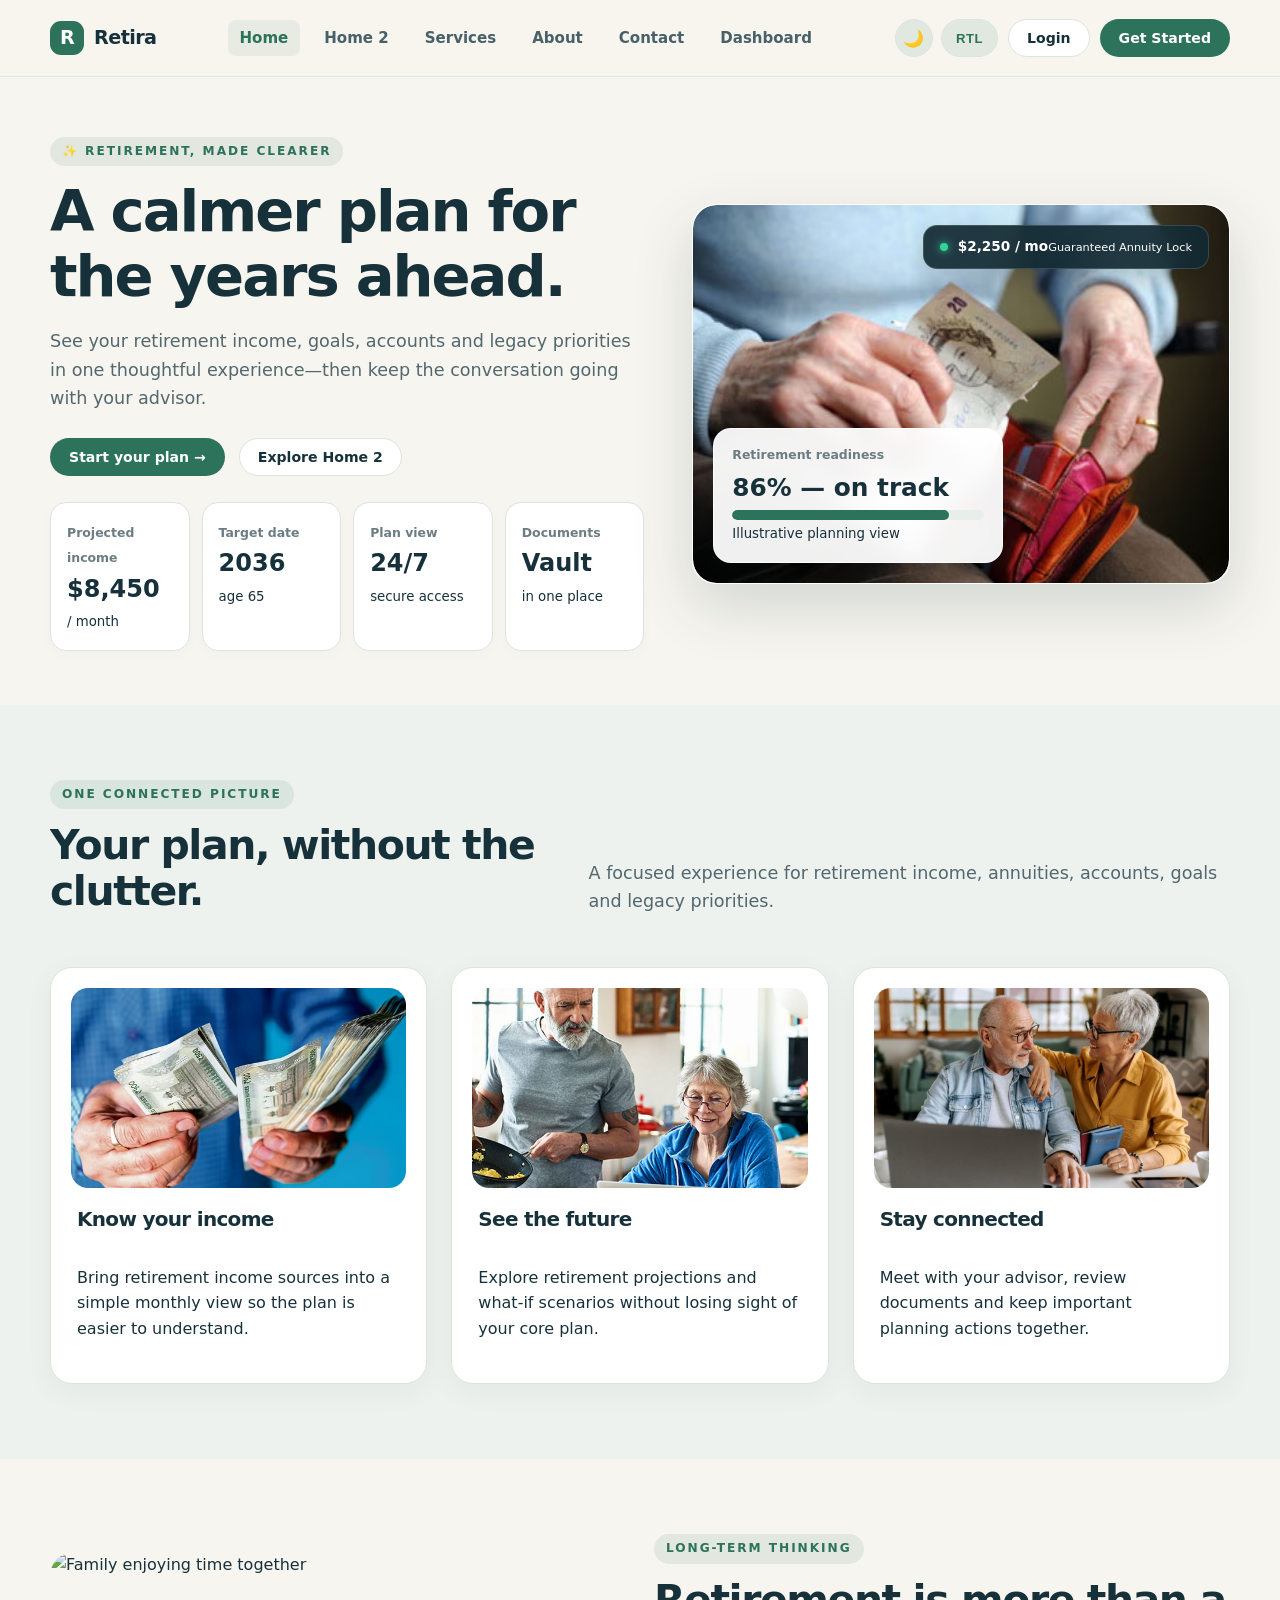
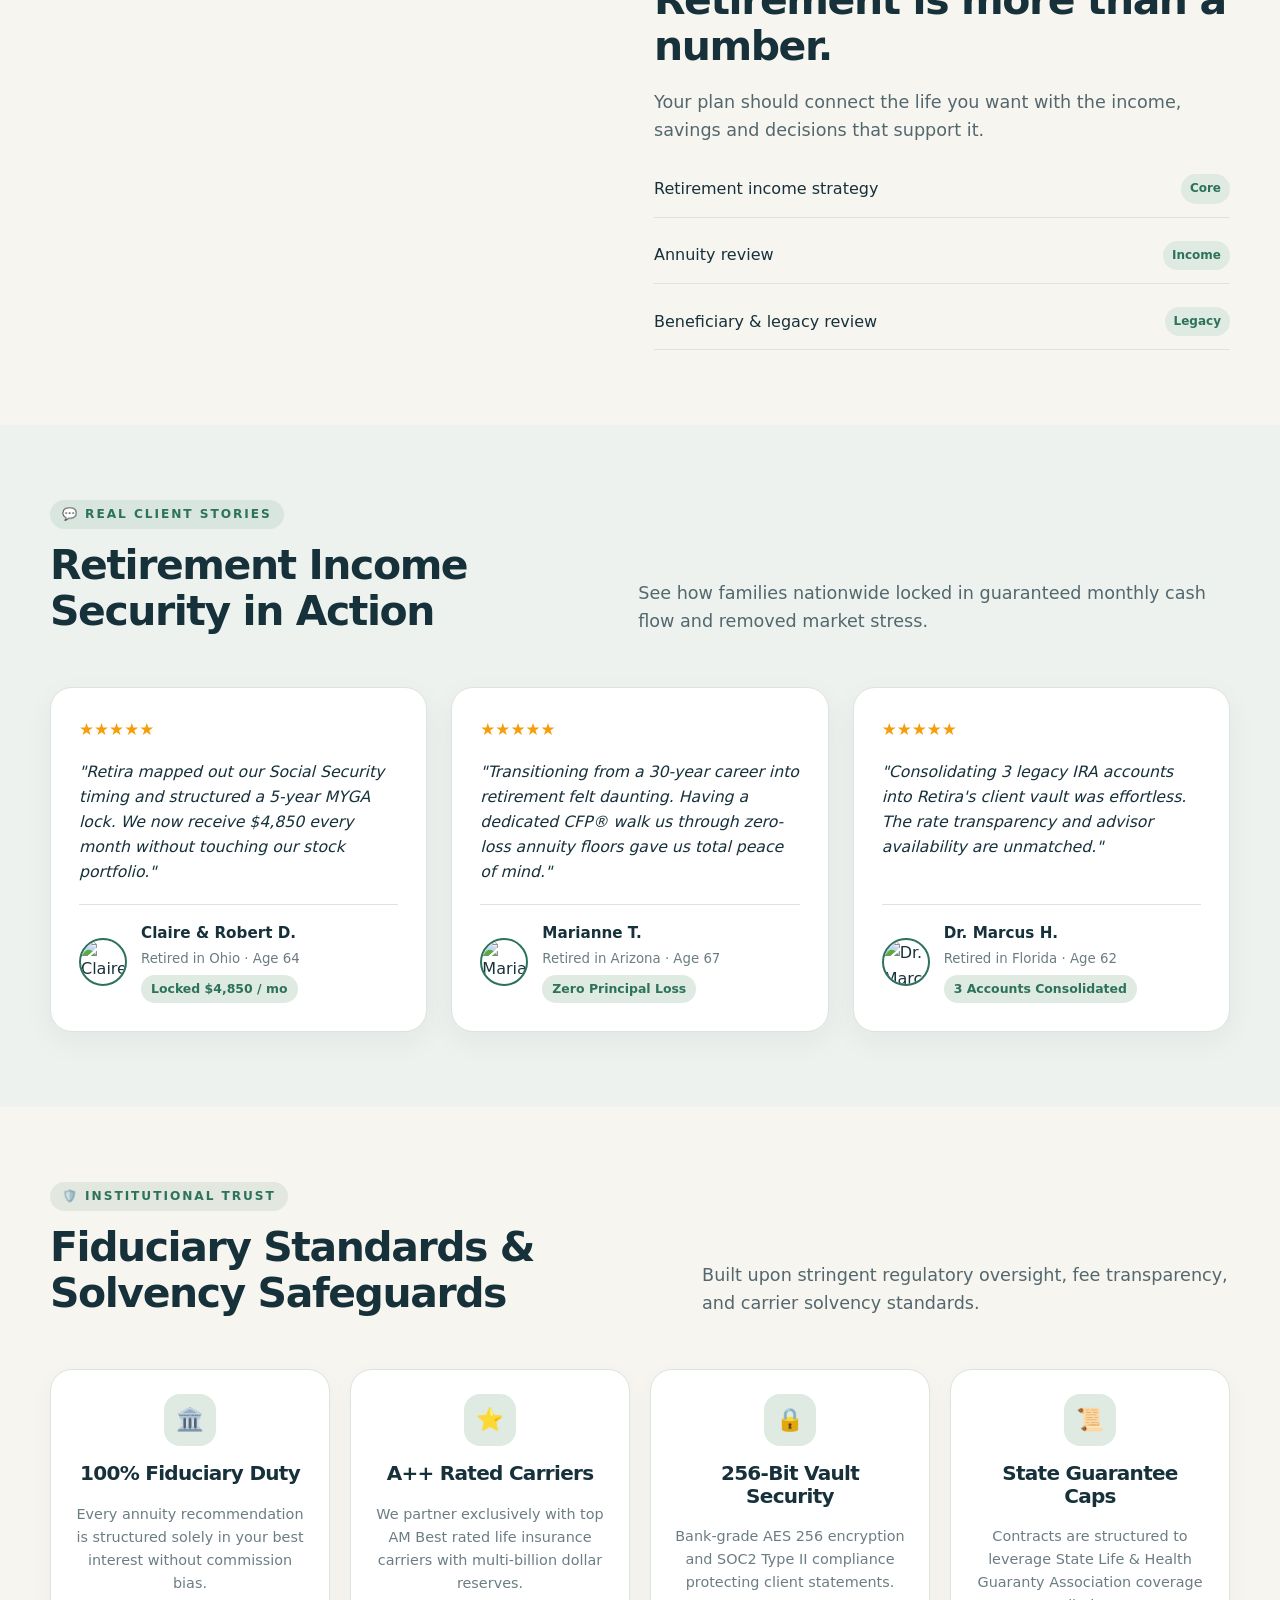
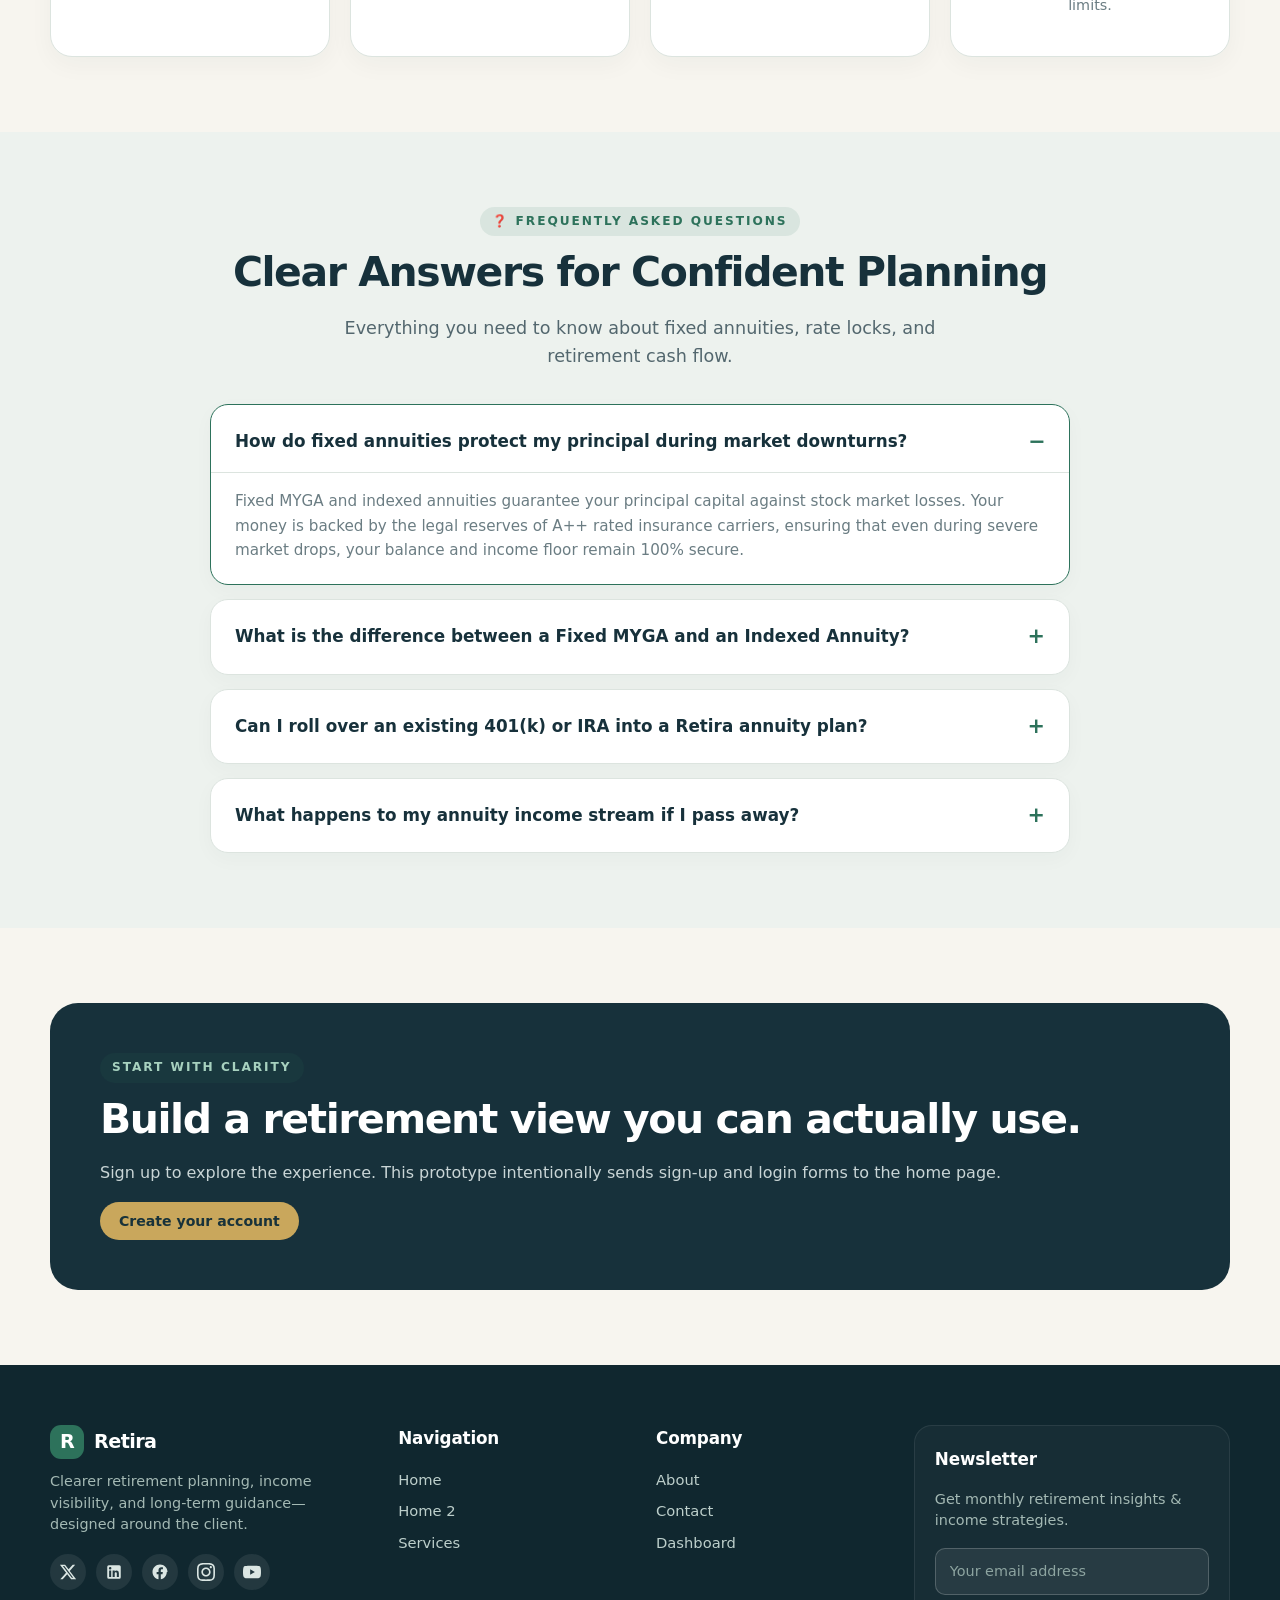
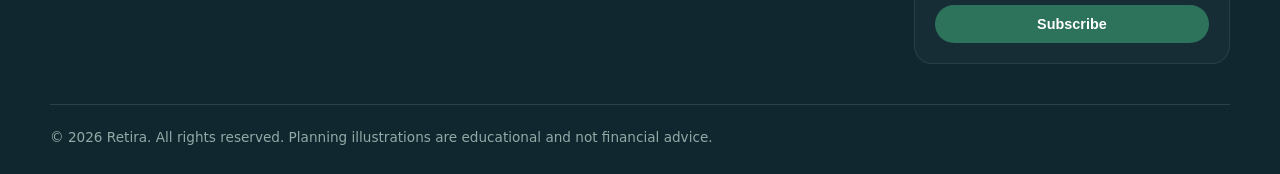
==== commit a37eed5a: "allfixes" ====
--- a/index.html
+++ b/index.html
@@ -1,212 +1,358 @@
-<!doctype html><html lang="en"><head><meta charset="utf-8"><meta name="viewport" content="width=device-width,initial-scale=1">
-<title>Home | Retira</title><meta name="description" content="Retirement income and planning platform prototype."><link rel="stylesheet" href="styles.css"></head><body>
-<header class="site-header"><div class="container nav">
-<a class="brand" href="index.html"><span class="brand-mark">R</span>Retira</a>
-<nav class="nav-links">
-<a href="index.html" class="active">Home</a><a href="home.html">Home 2</a><a href="services.html">Services</a><a href="about.html">About</a><a href="contact.html">Contact</a><a href="dashboard.html">Dashboard</a>
-</nav>
-<div class="nav-actions"><div class="header-toggles"><button type="button" class="theme-toggle-btn" data-action="toggle-theme" title="Toggle Light/Dark Theme" aria-label="Toggle Theme">🌙</button><button type="button" class="rtl-toggle-btn" data-action="toggle-rtl" title="Toggle RTL Layout" aria-label="Toggle RTL">RTL</button></div><a class="btn btn-soft" href="login.html">Login</a><a class="btn btn-primary" href="signup.html">Get Started</a></div>
-<button class="mobile-toggle" aria-label="Menu">☰</button>
-</div></header>
-<main>
-<section class="hero"><div class="container hero-grid">
-<div><div class="eyebrow">✨ RETIREMENT, MADE CLEARER</div><h1>A calmer plan for the years ahead.</h1>
-<p class="lead">See your retirement income, goals, accounts and legacy priorities in one thoughtful experience—then keep the conversation going with your advisor.</p>
-<div class="hero-actions"><a class="btn btn-primary" href="signup.html">Start your plan →</a><a class="btn btn-soft" href="home.html">Explore Home 2</a></div>
-<div class="stats"><div class="stat"><span class="kicker">Projected income</span><strong>$8,450</strong><small>/ month</small></div><div class="stat"><span class="kicker">Target date</span><strong>2036</strong><small>age 65</small></div><div class="stat"><span class="kicker">Plan view</span><strong>24/7</strong><small>secure access</small></div><div class="stat"><span class="kicker">Documents</span><strong>Vault</strong><small>in one place</small></div></div>
-</div><div class="hero-card"><img src="https://images.unsplash.com/photo-1500530855697-b586d89ba3ee?auto=format&fit=crop&w=1200&q=85" alt="Peaceful landscape representing a confident retirement"><div class="floating-badge"><span class="status-dot"></span><div><strong>$2,250 / mo</strong><small>Guaranteed Annuity Lock</small></div></div><div class="floating-card"><div class="kicker">Retirement readiness</div><div class="metric">86% — on track</div><div class="progress"><span style="width:86%"></span></div><small>Illustrative planning view</small></div></div>
-</div></section>
-<section class="section alt"><div class="container"><div class="section-head"><div><div class="eyebrow">One connected picture</div><h2>Your plan, without the clutter.</h2></div><p class="lead">A focused experience for retirement income, annuities, accounts, goals and legacy priorities.</p></div>
-<div class="grid-3">
-<div class="card"><div class="icon">01</div><h3>Know your income</h3><p>Bring retirement income sources into a simple monthly view so the plan is easier to understand.</p></div>
-<div class="card"><div class="icon">02</div><h3>See the future</h3><p>Explore retirement projections and what-if scenarios without losing sight of your core plan.</p></div>
-<div class="card"><div class="icon">03</div><h3>Stay connected</h3><p>Meet with your advisor, review documents and keep important planning actions together.</p></div>
-</div></div></section>
-<section class="section"><div class="container image-split"><div class="image-panel"><img src="https://images.unsplash.com/photo-1511895426328-dc8714191300?auto=format&fit=crop&w=1400&q=85" alt="Family enjoying time together"></div><div><div class="eyebrow">Long-term thinking</div><h2>Retirement is more than a number.</h2><p class="lead">Your plan should connect the life you want with the income, savings and decisions that support it.</p><div class="list"><div class="list-item"><span>Retirement income strategy</span><span class="tag">Core</span></div><div class="list-item"><span>Annuity review</span><span class="tag">Income</span></div><div class="list-item"><span>Beneficiary & legacy review</span><span class="tag">Legacy</span></div></div></div></div></section>
-
-<!-- SECTION 4: Client Case Studies & Social Proof (NEW UNIQUE SECTION 1) -->
-<section class="section alt" id="testimonials">
-  <div class="container">
-    <div class="section-head">
-      <div>
-        <div class="eyebrow">💬 REAL CLIENT STORIES</div>
-        <h2>Retirement Income Security in Action</h2>
-      </div>
-      <p class="lead">See how families nationwide locked in guaranteed monthly cash flow and removed market stress.</p>
+<!doctype html>
+<html lang="en">
+
+<head>
+  <meta charset="utf-8">
+  <meta name="viewport" content="width=device-width,initial-scale=1">
+  <title>Home | Retira</title>
+  <meta name="description" content="Retirement income and planning platform prototype.">
+  <link rel="icon" type="image/svg+xml" href="favicon.svg">
+  <link rel="stylesheet" href="styles.css">
+</head>
+
+<body>
+  <header class="site-header">
+    <div class="container nav">
+      <a class="brand" href="index.html"><span class="brand-mark">R</span>Retira</a>
+      <nav class="nav-links">
+        <a href="index.html" class="active">Home</a><a href="home.html">Home 2</a><a href="services.html">Services</a><a
+          href="about.html">About</a><a href="contact.html">Contact</a><a href="dashboard.html">Dashboard</a>
+      </nav>
+      <div class="nav-actions">
+        <div class="header-toggles"><button type="button" class="theme-toggle-btn" data-action="toggle-theme"
+            title="Toggle Light/Dark Theme" aria-label="Toggle Theme">🌙</button><button type="button"
+            class="rtl-toggle-btn" data-action="toggle-rtl" title="Toggle RTL Layout"
+            aria-label="Toggle RTL">RTL</button></div><a class="btn btn-soft" href="login.html">Login</a><a
+          class="btn btn-primary" href="signup.html">Get Started</a>
+      </div>
+      <button class="mobile-toggle" aria-label="Menu">☰</button>
     </div>
-
-    <div class="grid-3">
-      <div class="testimonial-card">
-        <div>
-          <div class="stars-row">★★★★★</div>
-          <p class="testimonial-quote">"Retira mapped out our Social Security timing and structured a 5-year MYGA lock. We now receive $4,850 every month without touching our stock portfolio."</p>
-        </div>
-        <div class="client-profile">
-          <img class="client-avatar-img" src="https://images.unsplash.com/photo-1544005313-94ddf0286df2?auto=format&fit=crop&w=200&q=80" alt="Claire & Robert D.">
+  </header>
+  <main>
+    <section class="hero">
+      <div class="container hero-grid">
+        <div>
+          <div class="eyebrow">✨ RETIREMENT, MADE CLEARER</div>
+          <h1>A calmer plan for the years ahead.</h1>
+          <p class="lead">See your retirement income, goals, accounts and legacy priorities in one thoughtful
+            experience—then keep the conversation going with your advisor.</p>
+          <div class="hero-actions"><a class="btn btn-primary" href="signup.html">Start your plan →</a><a
+              class="btn btn-soft" href="home.html">Explore Home 2</a></div>
+          <div class="stats">
+            <div class="stat"><span class="kicker">Projected income</span><strong>$8,450</strong><small>/ month</small>
+            </div>
+            <div class="stat"><span class="kicker">Target date</span><strong>2036</strong><small>age 65</small></div>
+            <div class="stat"><span class="kicker">Plan view</span><strong>24/7</strong><small>secure access</small>
+            </div>
+            <div class="stat"><span class="kicker">Documents</span><strong>Vault</strong><small>in one place</small>
+            </div>
+          </div>
+        </div>
+        <div class="hero-card"><img src="herohome.avif" alt="Peaceful landscape representing a confident retirement">
+          <div class="floating-badge"><span class="status-dot"></span>
+            <div><strong>$2,250 / mo</strong><small>Guaranteed Annuity Lock</small></div>
+          </div>
+          <div class="floating-card">
+            <div class="kicker">Retirement readiness</div>
+            <div class="metric">86% — on track</div>
+            <div class="progress"><span style="width:86%"></span></div><small>Illustrative planning view</small>
+          </div>
+        </div>
+      </div>
+    </section>
+    <section class="section alt">
+      <div class="container">
+        <div class="section-head">
           <div>
-            <strong style="display:block; font-size:0.95rem;">Claire & Robert D.</strong>
-            <small style="color:var(--muted);">Retired in Ohio · Age 64</small>
-            <div><span class="outcome-badge">Locked $4,850 / mo</span></div>
-          </div>
-        </div>
-      </div>
-
-      <div class="testimonial-card">
-        <div>
-          <div class="stars-row">★★★★★</div>
-          <p class="testimonial-quote">"Transitioning from a 30-year career into retirement felt daunting. Having a dedicated CFP® walk us through zero-loss annuity floors gave us total peace of mind."</p>
-        </div>
-        <div class="client-profile">
-          <img class="client-avatar-img" src="https://images.unsplash.com/photo-1507003211169-0a1dd7228f2d?auto=format&fit=crop&w=200&q=80" alt="Marianne T.">
+            <div class="eyebrow">One connected picture</div>
+            <h2>Your plan, without the clutter.</h2>
+          </div>
+          <p class="lead">A focused experience for retirement income, annuities, accounts, goals and legacy priorities.
+          </p>
+        </div>
+        <div class="grid-3">
+          <div class="card">
+            <div class="card-img">
+              <img src="income.avif" alt="Know your income">
+            </div>
+            <h3>Know your income</h3>
+            <p>Bring retirement income sources into a simple monthly view so the plan is easier to understand.</p>
+          </div>
+          <div class="card">
+            <div class="card-img">
+              <img src="future.jpg" alt="See the future">
+            </div>
+            <h3>See the future</h3>
+            <p>Explore retirement projections and what-if scenarios without losing sight of your core plan.</p>
+          </div>
+          <div class="card">
+            <div class="card-img">
+              <img src="connected.jpg" alt="Stay connected">
+            </div>
+            <h3>Stay connected</h3>
+            <p>Meet with your advisor, review documents and keep important planning actions together.</p>
+          </div>
+        </div>
+      </div>
+    </section>
+    <section class="section">
+      <div class="container image-split">
+        <div class="image-panel"><img
+            src="https://images.unsplash.com/photo-1511895426328-dc8714191300?auto=format&fit=crop&w=1400&q=85"
+            alt="Family enjoying time together"></div>
+        <div>
+          <div class="eyebrow">Long-term thinking</div>
+          <h2>Retirement is more than a number.</h2>
+          <p class="lead">Your plan should connect the life you want with the income, savings and decisions that support
+            it.</p>
+          <div class="list">
+            <div class="list-item"><span>Retirement income strategy</span><span class="tag">Core</span></div>
+            <div class="list-item"><span>Annuity review</span><span class="tag">Income</span></div>
+            <div class="list-item"><span>Beneficiary & legacy review</span><span class="tag">Legacy</span></div>
+          </div>
+        </div>
+      </div>
+    </section>
+
+    <!-- SECTION 4: Client Case Studies & Social Proof (NEW UNIQUE SECTION 1) -->
+    <section class="section alt" id="testimonials">
+      <div class="container">
+        <div class="section-head">
           <div>
-            <strong style="display:block; font-size:0.95rem;">Marianne T.</strong>
-            <small style="color:var(--muted);">Retired in Arizona · Age 67</small>
-            <div><span class="outcome-badge">Zero Principal Loss</span></div>
-          </div>
-        </div>
-      </div>
-
-      <div class="testimonial-card">
-        <div>
-          <div class="stars-row">★★★★★</div>
-          <p class="testimonial-quote">"Consolidating 3 legacy IRA accounts into Retira's client vault was effortless. The rate transparency and advisor availability are unmatched."</p>
-        </div>
-        <div class="client-profile">
-          <img class="client-avatar-img" src="https://images.unsplash.com/photo-1500648767791-00dcc994a43e?auto=format&fit=crop&w=200&q=80" alt="Dr. Marcus H.">
+            <div class="eyebrow">💬 REAL CLIENT STORIES</div>
+            <h2>Retirement Income Security in Action</h2>
+          </div>
+          <p class="lead">See how families nationwide locked in guaranteed monthly cash flow and removed market stress.
+          </p>
+        </div>
+
+        <div class="grid-3">
+          <div class="testimonial-card">
+            <div>
+              <div class="stars-row">★★★★★</div>
+              <p class="testimonial-quote">"Retira mapped out our Social Security timing and structured a 5-year MYGA
+                lock. We now receive $4,850 every month without touching our stock portfolio."</p>
+            </div>
+            <div class="client-profile">
+              <img class="client-avatar-img"
+                src="https://images.unsplash.com/photo-1544005313-94ddf0286df2?auto=format&fit=crop&w=200&q=80"
+                alt="Claire & Robert D.">
+              <div>
+                <strong style="display:block; font-size:0.95rem;">Claire & Robert D.</strong>
+                <small style="color:var(--muted);">Retired in Ohio · Age 64</small>
+                <div><span class="outcome-badge">Locked $4,850 / mo</span></div>
+              </div>
+            </div>
+          </div>
+
+          <div class="testimonial-card">
+            <div>
+              <div class="stars-row">★★★★★</div>
+              <p class="testimonial-quote">"Transitioning from a 30-year career into retirement felt daunting. Having a
+                dedicated CFP® walk us through zero-loss annuity floors gave us total peace of mind."</p>
+            </div>
+            <div class="client-profile">
+              <img class="client-avatar-img"
+                src="https://images.unsplash.com/photo-1507003211169-0a1dd7228f2d?auto=format&fit=crop&w=200&q=80"
+                alt="Marianne T.">
+              <div>
+                <strong style="display:block; font-size:0.95rem;">Marianne T.</strong>
+                <small style="color:var(--muted);">Retired in Arizona · Age 67</small>
+                <div><span class="outcome-badge">Zero Principal Loss</span></div>
+              </div>
+            </div>
+          </div>
+
+          <div class="testimonial-card">
+            <div>
+              <div class="stars-row">★★★★★</div>
+              <p class="testimonial-quote">"Consolidating 3 legacy IRA accounts into Retira's client vault was
+                effortless. The rate transparency and advisor availability are unmatched."</p>
+            </div>
+            <div class="client-profile">
+              <img class="client-avatar-img"
+                src="https://images.unsplash.com/photo-1500648767791-00dcc994a43e?auto=format&fit=crop&w=200&q=80"
+                alt="Dr. Marcus H.">
+              <div>
+                <strong style="display:block; font-size:0.95rem;">Dr. Marcus H.</strong>
+                <small style="color:var(--muted);">Retired in Florida · Age 62</small>
+                <div><span class="outcome-badge">3 Accounts Consolidated</span></div>
+              </div>
+            </div>
+          </div>
+        </div>
+      </div>
+    </section>
+
+    <!-- SECTION 5: Institutional Solvency & Fiduciary Safeguards (NEW UNIQUE SECTION 2) -->
+    <section class="section" id="fiduciary">
+      <div class="container">
+        <div class="section-head">
           <div>
-            <strong style="display:block; font-size:0.95rem;">Dr. Marcus H.</strong>
-            <small style="color:var(--muted);">Retired in Florida · Age 62</small>
-            <div><span class="outcome-badge">3 Accounts Consolidated</span></div>
-          </div>
-        </div>
+            <div class="eyebrow">🛡️ INSTITUTIONAL TRUST</div>
+            <h2>Fiduciary Standards & Solvency Safeguards</h2>
+          </div>
+          <p class="lead">Built upon stringent regulatory oversight, fee transparency, and carrier solvency standards.
+          </p>
+        </div>
+
+        <div class="trust-grid">
+          <div class="trust-card">
+            <div class="trust-icon-box">🏛️</div>
+            <h3>100% Fiduciary Duty</h3>
+            <p style="font-size:0.9rem; color:var(--muted);">Every annuity recommendation is structured solely in your
+              best interest without commission bias.</p>
+          </div>
+
+          <div class="trust-card">
+            <div class="trust-icon-box">⭐</div>
+            <h3>A++ Rated Carriers</h3>
+            <p style="font-size:0.9rem; color:var(--muted);">We partner exclusively with top AM Best rated life
+              insurance carriers with multi-billion dollar reserves.</p>
+          </div>
+
+          <div class="trust-card">
+            <div class="trust-icon-box">🔒</div>
+            <h3>256-Bit Vault Security</h3>
+            <p style="font-size:0.9rem; color:var(--muted);">Bank-grade AES 256 encryption and SOC2 Type II compliance
+              protecting client statements.</p>
+          </div>
+
+          <div class="trust-card">
+            <div class="trust-icon-box">📜</div>
+            <h3>State Guarantee Caps</h3>
+            <p style="font-size:0.9rem; color:var(--muted);">Contracts are structured to leverage State Life & Health
+              Guaranty Association coverage limits.</p>
+          </div>
+        </div>
+      </div>
+    </section>
+
+    <!-- SECTION 6: Interactive FAQ Accordion (NEW UNIQUE SECTION 3) -->
+    <section class="section alt" id="faq">
+      <div class="container">
+        <div class="section-head" style="text-align: center; display: block;">
+          <div class="eyebrow">❓ FREQUENTLY ASKED QUESTIONS</div>
+          <h2>Clear Answers for Confident Planning</h2>
+          <p class="lead" style="margin: 0 auto;">Everything you need to know about fixed annuities, rate locks, and
+            retirement cash flow.</p>
+        </div>
+
+        <div class="faq-list" style="margin-top: 32px;">
+          <details class="faq-item" open>
+            <summary class="faq-summary">How do fixed annuities protect my principal during market downturns?</summary>
+            <div class="faq-answer-content">
+              Fixed MYGA and indexed annuities guarantee your principal capital against stock market losses. Your money
+              is backed by the legal reserves of A++ rated insurance carriers, ensuring that even during severe market
+              drops, your balance and income floor remain 100% secure.
+            </div>
+          </details>
+
+          <details class="faq-item">
+            <summary class="faq-summary">What is the difference between a Fixed MYGA and an Indexed Annuity?</summary>
+            <div class="faq-answer-content">
+              A Fixed Multi-Year Guaranteed Annuity (MYGA) acts like a high-yield CD, offering a set guaranteed interest
+              rate (e.g. 5.65% APY) for 3 to 10 years. An Indexed Annuity ties growth potential to a market index (like
+              the S&P 500) while guaranteeing a 0% floor so you never lose capital when the market drops.
+            </div>
+          </details>
+
+          <details class="faq-item">
+            <summary class="faq-summary">Can I roll over an existing 401(k) or IRA into a Retira annuity plan?</summary>
+            <div class="faq-answer-content">
+              Yes! You can perform a direct trustee-to-trustee 1035 exchange or IRA rollover without incurring any tax
+              penalties or triggering taxable income events. Our advisory team assists with all transfer paperwork.
+            </div>
+          </details>
+
+          <details class="faq-item">
+            <summary class="faq-summary">What happens to my annuity income stream if I pass away?</summary>
+            <div class="faq-answer-content">
+              All annuity contracts include designated primary and contingent beneficiary protections. Remaining
+              contract balances or guaranteed lifetime joint riders pass directly to your spouse or heirs without going
+              through probate court.
+            </div>
+          </details>
+        </div>
+      </div>
+    </section>
+
+    <section class="section">
+      <div class="container">
+        <div class="cta">
+          <div class="eyebrow" style="color:#a7d1bf">Start with clarity</div>
+          <h2>Build a retirement view you can actually use.</h2>
+          <p>Sign up to explore the experience. This prototype intentionally sends sign-up and login forms to the home
+            page.</p><a class="btn btn-gold" href="signup.html">Create your account</a>
+        </div>
+      </div>
+    </section>
+  </main>
+  <footer class="footer">
+    <div class="container">
+      <div class="footer-grid">
+        <div>
+          <div class="brand"><span class="brand-mark">R</span><span style="color:white">Retira</span></div>
+          <p>Clearer retirement planning, income visibility, and long-term guidance—designed around the client.</p>
+          <div class="social-links">
+            <a href="#" aria-label="Twitter / X" title="Twitter / X"><svg width="18" height="18" viewBox="0 0 24 24"
+                fill="currentColor">
+                <path
+                  d="M18.244 2.25h3.308l-7.227 8.26 8.502 11.24H16.17l-5.214-6.817L4.99 21.75H1.68l7.73-8.835L1.254 2.25H8.08l4.713 6.231zm-1.161 17.52h1.833L7.084 4.126H5.117z" />
+              </svg></a>
+            <a href="#" aria-label="LinkedIn" title="LinkedIn"><svg width="18" height="18" viewBox="0 0 24 24"
+                fill="currentColor">
+                <path
+                  d="M19 3a2 2 0 0 1 2 2v14a2 2 0 0 1-2 2H5a2 2 0 0 1-2-2V5a2 2 0 0 1 2-2h14m-.5 15.5v-5.3a3.26 3.26 0 0 0-3.26-3.26c-.85 0-1.84.52-2.28 1.3v-1.11h-2.79v8.37h2.79v-4.93c0-.77.62-1.4 1.39-1.4a1.4 1.4 0 0 1 1.4 1.4v4.93h2.75M6.88 8.56a1.68 1.68 0 0 0 1.68-1.68c0-.93-.75-1.69-1.68-1.69a1.69 1.69 0 0 0-1.69 1.69c0 .93.76 1.68 1.69 1.68m1.39 9.94v-8.37H5.5v8.37h2.77z" />
+              </svg></a>
+            <a href="#" aria-label="Facebook" title="Facebook"><svg width="18" height="18" viewBox="0 0 24 24"
+                fill="currentColor">
+                <path
+                  d="M22 12c0-5.52-4.48-10-10-10S2 6.48 2 12c0 4.84 3.44 8.87 8 9.8V15H7.5v-3H10V9.5C10 7.01 11.49 5.65 13.73 5.65c1.07 0 2.19.19 2.19.19v2.41h-1.24c-1.23 0-1.62.77-1.62 1.56V12h2.72l-.43 3h-2.29v6.8c4.56-.93 8-4.96 8-9.8z" />
+              </svg></a>
+            <a href="#" aria-label="Instagram" title="Instagram"><svg width="18" height="18" viewBox="0 0 24 24"
+                fill="currentColor">
+                <path
+                  d="M12 2.163c3.204 0 3.584.012 4.85.07 3.252.148 4.771 1.691 4.919 4.919.058 1.265.069 1.645.069 4.849 0 3.205-.012 3.584-.069 4.849-.149 3.225-1.664 4.771-4.919 4.919-1.266.058-1.644.07-4.85.07-3.204 0-3.584-.012-4.849-.07-3.26-.149-4.771-1.699-4.919-4.92-.058-1.265-.07-1.644-.07-4.849 0-3.204.013-3.583.07-4.849.149-3.227 1.664-4.771 4.919-4.919 1.266-.057 1.645-.069 4.849-.069zm0-2.163c-3.259 0-3.667.014-4.947.072-4.358.2-6.78 2.618-6.98 6.98-.059 1.281-.073 1.689-.073 4.948 0 3.259.014 3.668.072 4.948.2 4.358 2.618 6.78 6.98 6.98 1.281.058 1.689.072 4.948.072 3.259 0 3.668-.014 4.948-.072 4.354-.2 6.782-2.618 6.979-6.98.059-1.28.073-1.689.073-4.948 0-3.259-.014-3.667-.072-4.947-.196-4.354-2.617-6.78-6.979-6.98-1.281-.059-1.69-.073-4.949-.073zm0 5.838c-3.403 0-6.162 2.759-6.162 6.162s2.759 6.163 6.162 6.163 6.162-2.759 6.162-6.163c0-3.403-2.759-6.162-6.162-6.162zm0 10.162c-2.209 0-4-1.79-4-4 0-2.209 1.791-4 4-4s4 1.791 4 4c0 2.21-1.791 4-4 4zm6.406-11.845c-.796 0-1.441.645-1.441 1.44s.645 1.44 1.441 1.44c.795 0 1.439-.645 1.439-1.44s-.644-1.44-1.439-1.44z" />
+              </svg></a>
+            <a href="#" aria-label="YouTube" title="YouTube"><svg width="18" height="18" viewBox="0 0 24 24"
+                fill="currentColor">
+                <path
+                  d="M23.498 6.186a3.016 3.016 0 0 0-2.122-2.136C19.505 3.545 12 3.545 12 3.545s-7.505 0-9.377.505A3.017 3.017 0 0 0 .502 6.186C0 8.07 0 12 0 12s0 3.93.502 5.814a3.016 3.016 0 0 0 2.122 2.136c1.871.505 9.376.505 9.376.505s7.505 0 9.377-.505a3.015 3.015 0 0 0 2.122-2.136C24 15.93 24 12 24 12s0-3.93-.502-5.814zM9.545 15.568V8.432L15.818 12l-6.273 3.568z" />
+              </svg></a>
+          </div>
+        </div>
+        <div>
+          <h4>Navigation</h4>
+          <a href="index.html">Home</a>
+          <a href="home.html">Home 2</a>
+          <a href="services.html">Services</a>
+        </div>
+        <div>
+          <h4>Company</h4>
+          <a href="about.html">About</a>
+          <a href="contact.html">Contact</a>
+          <a href="dashboard.html">Dashboard</a>
+        </div>
+        <div class="footer-newsletter">
+          <h4>Newsletter</h4>
+          <p>Get monthly retirement insights & income strategies.</p>
+          <form class="newsletter-form">
+            <div class="newsletter-input-group">
+              <input type="email" placeholder="Your email address" required aria-label="Email address for newsletter">
+              <button type="submit" class="btn btn-primary">Subscribe</button>
+            </div>
+            <div class="newsletter-msg"></div>
+          </form>
+        </div>
+      </div>
+      <div class="footer-bottom">
+        <div>© <span data-year></span> Retira. All rights reserved. Planning illustrations are educational and not
+          financial advice.</div>
       </div>
     </div>
-  </div>
-</section>
-
-<!-- SECTION 5: Institutional Solvency & Fiduciary Safeguards (NEW UNIQUE SECTION 2) -->
-<section class="section" id="fiduciary">
-  <div class="container">
-    <div class="section-head">
-      <div>
-        <div class="eyebrow">🛡️ INSTITUTIONAL TRUST</div>
-        <h2>Fiduciary Standards & Solvency Safeguards</h2>
-      </div>
-      <p class="lead">Built upon stringent regulatory oversight, fee transparency, and carrier solvency standards.</p>
-    </div>
-
-    <div class="trust-grid">
-      <div class="trust-card">
-        <div class="trust-icon-box">🏛️</div>
-        <h3>100% Fiduciary Duty</h3>
-        <p style="font-size:0.9rem; color:var(--muted);">Every annuity recommendation is structured solely in your best interest without commission bias.</p>
-      </div>
-
-      <div class="trust-card">
-        <div class="trust-icon-box">⭐</div>
-        <h3>A++ Rated Carriers</h3>
-        <p style="font-size:0.9rem; color:var(--muted);">We partner exclusively with top AM Best rated life insurance carriers with multi-billion dollar reserves.</p>
-      </div>
-
-      <div class="trust-card">
-        <div class="trust-icon-box">🔒</div>
-        <h3>256-Bit Vault Security</h3>
-        <p style="font-size:0.9rem; color:var(--muted);">Bank-grade AES 256 encryption and SOC2 Type II compliance protecting client statements.</p>
-      </div>
-
-      <div class="trust-card">
-        <div class="trust-icon-box">📜</div>
-        <h3>State Guarantee Caps</h3>
-        <p style="font-size:0.9rem; color:var(--muted);">Contracts are structured to leverage State Life & Health Guaranty Association coverage limits.</p>
-      </div>
-    </div>
-  </div>
-</section>
-
-<!-- SECTION 6: Interactive FAQ Accordion (NEW UNIQUE SECTION 3) -->
-<section class="section alt" id="faq">
-  <div class="container">
-    <div class="section-head" style="text-align: center; display: block;">
-      <div class="eyebrow">❓ FREQUENTLY ASKED QUESTIONS</div>
-      <h2>Clear Answers for Confident Planning</h2>
-      <p class="lead" style="margin: 0 auto;">Everything you need to know about fixed annuities, rate locks, and retirement cash flow.</p>
-    </div>
-
-    <div class="faq-list" style="margin-top: 32px;">
-      <details class="faq-item" open>
-        <summary class="faq-summary">How do fixed annuities protect my principal during market downturns?</summary>
-        <div class="faq-answer-content">
-          Fixed MYGA and indexed annuities guarantee your principal capital against stock market losses. Your money is backed by the legal reserves of A++ rated insurance carriers, ensuring that even during severe market drops, your balance and income floor remain 100% secure.
-        </div>
-      </details>
-
-      <details class="faq-item">
-        <summary class="faq-summary">What is the difference between a Fixed MYGA and an Indexed Annuity?</summary>
-        <div class="faq-answer-content">
-          A Fixed Multi-Year Guaranteed Annuity (MYGA) acts like a high-yield CD, offering a set guaranteed interest rate (e.g. 5.65% APY) for 3 to 10 years. An Indexed Annuity ties growth potential to a market index (like the S&P 500) while guaranteeing a 0% floor so you never lose capital when the market drops.
-        </div>
-      </details>
-
-      <details class="faq-item">
-        <summary class="faq-summary">Can I roll over an existing 401(k) or IRA into a Retira annuity plan?</summary>
-        <div class="faq-answer-content">
-          Yes! You can perform a direct trustee-to-trustee 1035 exchange or IRA rollover without incurring any tax penalties or triggering taxable income events. Our advisory team assists with all transfer paperwork.
-        </div>
-      </details>
-
-      <details class="faq-item">
-        <summary class="faq-summary">What happens to my annuity income stream if I pass away?</summary>
-        <div class="faq-answer-content">
-          All annuity contracts include designated primary and contingent beneficiary protections. Remaining contract balances or guaranteed lifetime joint riders pass directly to your spouse or heirs without going through probate court.
-        </div>
-      </details>
-    </div>
-  </div>
-</section>
-
-<section class="section"><div class="container"><div class="cta"><div class="eyebrow" style="color:#a7d1bf">Start with clarity</div><h2>Build a retirement view you can actually use.</h2><p>Sign up to explore the experience. This prototype intentionally sends sign-up and login forms to the home page.</p><a class="btn btn-gold" href="signup.html">Create your account</a></div></div></section>
-</main><footer class="footer"><div class="container">
-<div class="footer-grid">
-<div>
-  <div class="brand"><span class="brand-mark">R</span><span style="color:white">Retira</span></div>
-  <p>Clearer retirement planning, income visibility, and long-term guidance—designed around the client.</p>
-  <div class="social-links">
-    <a href="#" aria-label="Twitter / X" title="Twitter / X"><svg width="18" height="18" viewBox="0 0 24 24" fill="currentColor"><path d="M18.244 2.25h3.308l-7.227 8.26 8.502 11.24H16.17l-5.214-6.817L4.99 21.75H1.68l7.73-8.835L1.254 2.25H8.08l4.713 6.231zm-1.161 17.52h1.833L7.084 4.126H5.117z"/></svg></a>
-    <a href="#" aria-label="LinkedIn" title="LinkedIn"><svg width="18" height="18" viewBox="0 0 24 24" fill="currentColor"><path d="M19 3a2 2 0 0 1 2 2v14a2 2 0 0 1-2 2H5a2 2 0 0 1-2-2V5a2 2 0 0 1 2-2h14m-.5 15.5v-5.3a3.26 3.26 0 0 0-3.26-3.26c-.85 0-1.84.52-2.28 1.3v-1.11h-2.79v8.37h2.79v-4.93c0-.77.62-1.4 1.39-1.4a1.4 1.4 0 0 1 1.4 1.4v4.93h2.75M6.88 8.56a1.68 1.68 0 0 0 1.68-1.68c0-.93-.75-1.69-1.68-1.69a1.69 1.69 0 0 0-1.69 1.69c0 .93.76 1.68 1.69 1.68m1.39 9.94v-8.37H5.5v8.37h2.77z"/></svg></a>
-    <a href="#" aria-label="Facebook" title="Facebook"><svg width="18" height="18" viewBox="0 0 24 24" fill="currentColor"><path d="M22 12c0-5.52-4.48-10-10-10S2 6.48 2 12c0 4.84 3.44 8.87 8 9.8V15H7.5v-3H10V9.5C10 7.01 11.49 5.65 13.73 5.65c1.07 0 2.19.19 2.19.19v2.41h-1.24c-1.23 0-1.62.77-1.62 1.56V12h2.72l-.43 3h-2.29v6.8c4.56-.93 8-4.96 8-9.8z"/></svg></a>
-    <a href="#" aria-label="Instagram" title="Instagram"><svg width="18" height="18" viewBox="0 0 24 24" fill="currentColor"><path d="M12 2.163c3.204 0 3.584.012 4.85.07 3.252.148 4.771 1.691 4.919 4.919.058 1.265.069 1.645.069 4.849 0 3.205-.012 3.584-.069 4.849-.149 3.225-1.664 4.771-4.919 4.919-1.266.058-1.644.07-4.85.07-3.204 0-3.584-.012-4.849-.07-3.26-.149-4.771-1.699-4.919-4.92-.058-1.265-.07-1.644-.07-4.849 0-3.204.013-3.583.07-4.849.149-3.227 1.664-4.771 4.919-4.919 1.266-.057 1.645-.069 4.849-.069zm0-2.163c-3.259 0-3.667.014-4.947.072-4.358.2-6.78 2.618-6.98 6.98-.059 1.281-.073 1.689-.073 4.948 0 3.259.014 3.668.072 4.948.2 4.358 2.618 6.78 6.98 6.98 1.281.058 1.689.072 4.948.072 3.259 0 3.668-.014 4.948-.072 4.354-.2 6.782-2.618 6.979-6.98.059-1.28.073-1.689.073-4.948 0-3.259-.014-3.667-.072-4.947-.196-4.354-2.617-6.78-6.979-6.98-1.281-.059-1.69-.073-4.949-.073zm0 5.838c-3.403 0-6.162 2.759-6.162 6.162s2.759 6.163 6.162 6.163 6.162-2.759 6.162-6.163c0-3.403-2.759-6.162-6.162-6.162zm0 10.162c-2.209 0-4-1.79-4-4 0-2.209 1.791-4 4-4s4 1.791 4 4c0 2.21-1.791 4-4 4zm6.406-11.845c-.796 0-1.441.645-1.441 1.44s.645 1.44 1.441 1.44c.795 0 1.439-.645 1.439-1.44s-.644-1.44-1.439-1.44z"/></svg></a>
-    <a href="#" aria-label="YouTube" title="YouTube"><svg width="18" height="18" viewBox="0 0 24 24" fill="currentColor"><path d="M23.498 6.186a3.016 3.016 0 0 0-2.122-2.136C19.505 3.545 12 3.545 12 3.545s-7.505 0-9.377.505A3.017 3.017 0 0 0 .502 6.186C0 8.07 0 12 0 12s0 3.93.502 5.814a3.016 3.016 0 0 0 2.122 2.136c1.871.505 9.376.505 9.376.505s7.505 0 9.377-.505a3.015 3.015 0 0 0 2.122-2.136C24 15.93 24 12 24 12s0-3.93-.502-5.814zM9.545 15.568V8.432L15.818 12l-6.273 3.568z"/></svg></a>
-  </div>
-</div>
-<div>
-  <h4>Navigation</h4>
-  <a href="index.html">Home</a>
-  <a href="home.html">Home 2</a>
-  <a href="services.html">Services</a>
-</div>
-<div>
-  <h4>Company</h4>
-  <a href="about.html">About</a>
-  <a href="contact.html">Contact</a>
-  <a href="dashboard.html">Dashboard</a>
-</div>
-<div class="footer-newsletter">
-  <h4>Newsletter</h4>
-  <p>Get monthly retirement insights & income strategies.</p>
-  <form class="newsletter-form">
-    <div class="newsletter-input-group">
-      <input type="email" placeholder="Your email address" required aria-label="Email address for newsletter">
-      <button type="submit" class="btn btn-primary">Subscribe</button>
-    </div>
-    <div class="newsletter-msg"></div>
-  </form>
-</div>
-</div>
-<div class="footer-bottom">
-  <div>© <span data-year></span> Retira. All rights reserved. Planning illustrations are educational and not financial advice.</div>
-  <div class="footer-bottom-links">
-    <button type="button" class="theme-toggle-btn" data-action="toggle-theme" title="Toggle Light/Dark Theme">🌙</button>
-    <button type="button" class="rtl-toggle-btn" data-action="toggle-rtl" title="Toggle RTL Layout">RTL</button>
-  </div>
-</div>
-</div></footer><script src="script.js"></script></body></html>+  </footer>
+  <script src="script.js"></script>
+</body>
+
+</html>
--- a/styles.css
+++ b/styles.css
@@ -165,10 +165,25 @@
 
 .mobile-toggle {
   display: none;
-  background: none;
-  border: 0;
-  font-size: 1.5rem;
-  cursor: pointer
+  background: rgba(45, 114, 91, 0.12);
+  border: 1px solid rgba(45, 114, 91, 0.25);
+  color: var(--green);
+  width: 42px;
+  height: 42px;
+  border-radius: 12px;
+  font-size: 1.4rem;
+  font-weight: 700;
+  cursor: pointer;
+  align-items: center;
+  justify-content: center;
+  transition: all 0.2s ease;
+  flex-shrink: 0;
+  box-sizing: border-box;
+}
+
+.mobile-toggle:hover {
+  background: var(--green);
+  color: white;
 }
 
 /* Header Toggles: Theme Icon & RTL Text (Height Aligned at 38px) */
@@ -245,8 +260,46 @@
   border-bottom: 1px solid rgba(29, 61, 53, 0.8);
 }
 
+[data-theme="dark"] .mobile-toggle {
+  background: rgba(52, 211, 153, 0.18);
+  border-color: rgba(52, 211, 153, 0.35);
+  color: #34d399;
+}
+
+[data-theme="dark"] .mobile-toggle:hover {
+  background: #2d725b;
+  color: white;
+  border-color: #2d725b;
+}
+
 [data-theme="dark"] .nav-links {
   color: #a2b7b2;
+}
+
+[data-theme="dark"] .nav-links a {
+  color: #d0e2db;
+}
+
+[data-theme="dark"] .nav-links a:hover {
+  color: #34d399;
+}
+
+[data-theme="dark"] .nav-links a.active {
+  color: #34d399;
+  background: rgba(52, 211, 153, 0.18);
+}
+
+[data-theme="dark"] .theme-toggle-btn,
+[data-theme="dark"] .rtl-toggle-btn {
+  background: rgba(52, 211, 153, 0.15);
+  border-color: rgba(52, 211, 153, 0.3);
+  color: #34d399;
+}
+
+[data-theme="dark"] .theme-toggle-btn:hover,
+[data-theme="dark"] .rtl-toggle-btn:hover {
+  background: #2d725b;
+  color: white;
 }
 
 [data-theme="dark"] .section.alt {
@@ -263,10 +316,113 @@
   color: #e2ede8;
 }
 
+[data-theme="dark"] .stat strong {
+  color: #34d399;
+}
+
+[data-theme="dark"] .lead {
+  color: #a4b9b4;
+}
+
+[data-theme="dark"] .cta {
+  background: #0d222a;
+  border: 1px solid #1d3d35;
+  color: #ffffff;
+  box-shadow: 0 20px 60px rgba(0, 0, 0, 0.5);
+}
+
+[data-theme="dark"] .cta h2 {
+  color: #ffffff;
+}
+
+[data-theme="dark"] .cta p {
+  color: #c9d5d6;
+}
+
+[data-theme="dark"] .cta .eyebrow {
+  color: #34d399 !important;
+  background: rgba(52, 211, 153, 0.15);
+}
+
+[data-theme="dark"] .btn-primary {
+  background: #256d56;
+  color: #ffffff;
+  border: 1px solid #34d399;
+}
+
+[data-theme="dark"] .btn-primary:hover {
+  background: #34d399;
+  color: #0c1d23;
+  border-color: #34d399;
+  transform: translateY(-2px);
+  box-shadow: 0 6px 20px rgba(52, 211, 153, 0.45);
+}
+
 [data-theme="dark"] .btn-soft {
+  background: rgba(255, 255, 255, 0.08);
+  border-color: rgba(255, 255, 255, 0.2);
+  color: #ffffff;
+}
+
+[data-theme="dark"] .btn-soft:hover {
+  background: rgba(52, 211, 153, 0.18);
+  border-color: #34d399;
+  color: #34d399;
+  transform: translateY(-2px);
+  box-shadow: 0 6px 18px rgba(0, 0, 0, 0.35);
+}
+
+[data-theme="dark"] .btn-gold {
+  background: var(--gold);
+  color: #0c1d23;
+}
+
+[data-theme="dark"] .btn-gold:hover {
+  background: #f0cc75;
+  color: #0c1d23;
+  transform: translateY(-2px);
+  box-shadow: 0 6px 20px rgba(201, 167, 92, 0.45);
+}
+
+[data-theme="dark"] .eyebrow {
+  color: #34d399 !important;
+  background: rgba(52, 211, 153, 0.15) !important;
+  border: 1px solid rgba(52, 211, 153, 0.25);
+}
+
+[data-theme="dark"] .hero-chip-top {
+  background: #09171c;
+  color: #e2ede8;
+  border-color: #1d3d35;
+}
+
+[data-theme="dark"] .hero-chip-bottom {
   background: #132a32;
+  color: #e2ede8;
   border-color: #1d3d35;
+}
+
+[data-theme="dark"] .hero-chip-bottom strong {
+  color: #34d399 !important;
+}
+
+[data-theme="dark"] .section-badge {
+  background: rgba(52, 211, 153, 0.15);
+  color: #34d399;
+}
+
+[data-theme="dark"] .floating-badge {
+  background: #132a32;
   color: #e2ede8;
+  border-color: #1d3d35;
+}
+
+[data-theme="dark"] .floating-badge strong {
+  color: #ffffff;
+}
+
+[data-theme="dark"] .floating-badge small {
+  color: #34d399;
 }
 
 [data-theme="dark"] .floating-card {
@@ -1012,10 +1168,27 @@
   margin-top: 5px
 }
 
+/* Dashboard Mobile Components Default Hidden State for Desktop */
+.dash-mobile-dropdown {
+  display: none !important;
+}
+
+.dash-mobile-top-btns {
+  display: none !important;
+}
+
+.dash-mobile-toggle {
+  display: none !important;
+}
+
+.dash-mobile-tab-bar {
+  display: none !important;
+}
+
 .dashboard-shell {
   display: grid;
   grid-template-columns: 240px 1fr;
-  min-height: calc(100vh - 76px)
+  min-height: calc(100vh - 74px)
 }
 
 .sidebar {
@@ -1023,8 +1196,8 @@
   color: #dce9e5;
   padding: 25px 16px;
   position: sticky;
-  top: 76px;
-  height: calc(100vh - 76px)
+  top: 74px;
+  height: calc(100vh - 74px)
 }
 
 .side-brand {
@@ -1066,6 +1239,12 @@
   gap: 14px
 }
 
+.dash-sub-grid {
+  display: grid;
+  grid-template-columns: repeat(2, 1fr);
+  gap: 14px;
+}
+
 .dash-card {
   background: white;
   border: 1px solid var(--line);
@@ -1122,6 +1301,7 @@
 .list-item {
   display: flex;
   justify-content: space-between;
+  align-items: center;
   gap: 15px;
   padding: 13px 0;
   border-bottom: 1px solid var(--line)
@@ -1173,7 +1353,7 @@
   }
 
   .mobile-toggle {
-    display: block
+    display: inline-flex !important;
   }
 
   .site-header .nav-actions {
@@ -1275,6 +1455,7 @@
     gap: 28px
   }
 
+  /* Dashboard Mobile View Overhaul */
   .dashboard-shell {
     grid-template-columns: 1fr !important;
   }
@@ -1283,6 +1464,10 @@
     display: none !important;
   }
 
+  .desktop-only {
+    display: none !important;
+  }
+
   .desktop-only-badge {
     display: none !important;
   }
@@ -1295,36 +1480,77 @@
     display: block !important;
   }
 
+  .dash-mobile-top-btns {
+    display: flex !important;
+    align-items: center;
+    gap: 8px;
+  }
+
   .dash-header {
     padding: 0 16px;
+    position: relative;
+    z-index: 1000;
   }
 
   .dash-mobile-dropdown.open {
     display: flex !important;
+    opacity: 1 !important;
+    visibility: visible !important;
+    pointer-events: auto !important;
     flex-direction: column;
-    position: absolute;
-    top: 74px;
-    left: 12px;
-    right: 12px;
-    background: var(--paper);
-    border: 1px solid var(--line);
-    border-radius: 18px;
-    padding: 20px;
-    box-shadow: 0 18px 45px rgba(0, 0, 0, 0.22);
-    z-index: 200;
-    gap: 14px;
+    position: fixed !important;
+    top: 74px !important;
+    left: 0 !important;
+    right: 0 !important;
+    bottom: 0 !important;
+    width: 100vw !important;
+    height: calc(100vh - 74px) !important;
+    background: #ffffff !important;
+    border-top: 1px solid var(--line);
+    padding: 24px 20px 40px;
+    box-shadow: 0 20px 60px rgba(0, 0, 0, 0.45);
+    z-index: 999999 !important;
+    gap: 16px;
+    overflow-y: auto;
+    animation: dashDrawerSlide 0.22s cubic-bezier(0.16, 1, 0.3, 1);
+  }
+
+  [data-theme="dark"] .dash-mobile-dropdown.open {
+    background: #0c1d23 !important;
+    border-color: #1d3d35;
+    box-shadow: 0 20px 60px rgba(0, 0, 0, 0.85);
+  }
+
+  @keyframes dashDrawerSlide {
+    from {
+      opacity: 0;
+      transform: translateY(-10px);
+    }
+    to {
+      opacity: 1;
+      transform: translateY(0);
+    }
+  }
+
+  .dash-mobile-drawer-inner {
+    width: 100%;
+    max-width: 520px;
+    margin: 0 auto;
+    display: flex;
+    flex-direction: column;
+    gap: 18px;
   }
 
   .dash-mobile-user-card {
     display: flex;
     align-items: center;
-    gap: 12px;
-    padding-bottom: 12px;
+    gap: 14px;
+    padding-bottom: 14px;
     border-bottom: 1px solid var(--line);
   }
 
   .dash-mobile-label {
-    font-size: 0.72rem;
+    font-size: 0.75rem;
     font-weight: 800;
     color: var(--muted);
     letter-spacing: 0.08em;
@@ -1334,36 +1560,43 @@
   .dash-mobile-tabs {
     display: flex;
     flex-direction: column;
-    gap: 4px;
+    gap: 6px;
   }
 
   .dash-mobile-tabs a {
-    padding: 10px 14px;
-    border-radius: 10px;
+    padding: 12px 16px;
+    border-radius: 12px;
     color: var(--ink);
-    font-weight: 600;
+    font-weight: 700;
     text-decoration: none;
-    font-size: 0.92rem;
+    font-size: 0.96rem;
+    background: var(--paper);
+    border: 1px solid var(--line);
     transition: all 0.2s ease;
   }
 
   .dash-mobile-tabs a.active,
   .dash-mobile-tabs a:hover {
-    background: rgba(45, 114, 91, 0.1);
-    color: var(--green);
-    font-weight: 800;
+    background: var(--green);
+    color: white;
+    border-color: var(--green);
   }
 
   .dash-mobile-advisor {
-    background: rgba(45, 114, 91, 0.05);
+    background: var(--paper);
     border: 1px solid var(--line);
-    border-radius: 14px;
-    padding: 14px;
+    border-radius: 16px;
+    padding: 16px;
+    box-shadow: 0 6px 20px rgba(0, 0, 0, 0.03);
   }
 
   .dash-mobile-actions {
     border-top: 1px solid var(--line);
-    padding-top: 12px;
+    padding-top: 14px;
+  }
+
+  .dash-mobile-tab-bar {
+    display: none !important;
   }
 
   .dash-grid {
@@ -1498,8 +1731,9 @@
     display: block
   }
 
-  .dash-grid {
-    grid-template-columns: 1fr 1fr
+  .dash-grid,
+  .dash-sub-grid {
+    grid-template-columns: 1fr !important;
   }
 
   .dash-card {
@@ -1886,4 +2120,338 @@
   border-top: 1px solid var(--line);
   margin-top: -6px;
   padding-top: 16px;
+}
+
+/* Gap Calculator Result Box Dark Mode Contrast */
+.gap-result-box {
+  background: #17313b;
+  color: white;
+  border-radius: 20px;
+  padding: 28px;
+  text-align: center;
+  box-shadow: var(--shadow);
+  border: 1px solid rgba(255, 255, 255, 0.1);
+}
+
+[data-theme="dark"] .gap-result-box {
+  background: #0d222a;
+  border: 1px solid #1d3d35;
+  color: #ffffff;
+}
+
+[data-theme="dark"] .gap-result-box .eyebrow {
+  color: #34d399 !important;
+  background: rgba(52, 211, 153, 0.15) !important;
+  border: 1px solid rgba(52, 211, 153, 0.25);
+}
+
+[data-theme="dark"] .gap-result-box p {
+  color: #d0e2db !important;
+}
+
+/* Card Vertical Alignment & Spacing for Grid Buttons */
+.grid-3 {
+  display: grid;
+  grid-template-columns: repeat(3, 1fr);
+  gap: 24px;
+}
+
+@media (max-width: 1024px) and (min-width: 641px) {
+  .grid-3 {
+    grid-template-columns: repeat(2, 1fr);
+  }
+  .grid-3 > .card:nth-child(3):last-child,
+  .grid-3 > div:nth-child(3):last-child,
+  .grid-3 > .testimonial-card:nth-child(3):last-child {
+    grid-column: 1 / -1;
+    justify-self: center;
+    max-width: 540px;
+    width: 100%;
+  }
+}
+
+@media (max-width: 640px) {
+  .grid-3 {
+    grid-template-columns: 1fr;
+  }
+}
+
+.card,
+.grid-3 .card {
+  display: flex;
+  flex-direction: column;
+  height: 100%;
+}
+
+.card .feature-list,
+.card .list {
+  margin-top: auto !important;
+  margin-bottom: 20px !important;
+  padding-top: 16px;
+  border-top: 1px solid var(--line);
+}
+
+[data-theme="dark"] .card .feature-list,
+[data-theme="dark"] .card .list {
+  border-top-color: rgba(255, 255, 255, 0.1);
+}
+
+.card > .btn,
+.card > a.btn,
+.card .btn {
+  margin-top: 0 !important;
+}
+
+/* About Page: Core Values Grid Layout & Alignment */
+.about-values-grid {
+  display: grid;
+  grid-template-columns: repeat(4, 1fr);
+  gap: 24px;
+}
+
+@media (max-width: 1024px) {
+  .about-values-grid {
+    grid-template-columns: repeat(2, 1fr);
+  }
+}
+
+@media (max-width: 640px) {
+  .about-values-grid {
+    grid-template-columns: 1fr;
+  }
+}
+
+.value-card {
+  background: var(--paper);
+  border: 1px solid var(--line);
+  border-radius: var(--radius);
+  padding: 28px 24px;
+  box-shadow: 0 10px 30px rgba(20, 49, 59, 0.04);
+  display: flex;
+  flex-direction: column;
+  height: 100%;
+  transition: transform 0.25s ease, box-shadow 0.25s ease;
+}
+
+.value-card:hover {
+  transform: translateY(-4px);
+  box-shadow: 0 16px 40px rgba(20, 49, 59, 0.1);
+}
+
+.value-num {
+  font-size: 1rem;
+  font-weight: 850;
+  color: var(--green);
+  background: var(--sage);
+  width: 42px;
+  height: 42px;
+  border-radius: 12px;
+  display: grid;
+  place-items: center;
+  margin-bottom: 20px;
+  flex-shrink: 0;
+}
+
+[data-theme="dark"] .value-num {
+  background: rgba(52, 211, 153, 0.15);
+  color: #34d399;
+}
+
+.value-card h3 {
+  font-size: 1.15rem;
+  font-weight: 800;
+  margin-bottom: 12px;
+  line-height: 1.3;
+}
+
+.value-card p {
+  font-size: 0.92rem;
+  color: var(--muted);
+  line-height: 1.6;
+  margin: 0;
+}
+
+/* Contact Page Portal Card & Map Info Card Dark Mode Contrast */
+.contact-portal-card {
+  background: #17313b;
+  color: #ffffff;
+  border-radius: var(--radius);
+  padding: 28px;
+  box-shadow: var(--shadow);
+  border: 1px solid rgba(255, 255, 255, 0.1);
+}
+
+.contact-portal-card h3 {
+  color: #ffffff;
+  margin-top: 8px;
+  margin-bottom: 12px;
+}
+
+.contact-portal-card p {
+  color: #c4d7d0;
+}
+
+[data-theme="dark"] .contact-portal-card {
+  background: #0d222a !important;
+  border: 1px solid #1d3d35 !important;
+  color: #ffffff !important;
+}
+
+[data-theme="dark"] .contact-portal-card h3 {
+  color: #ffffff !important;
+}
+
+[data-theme="dark"] .contact-portal-card p {
+  color: #d0e2db !important;
+}
+
+[data-theme="dark"] .contact-portal-card .eyebrow {
+  color: #34d399 !important;
+  background: rgba(52, 211, 153, 0.15) !important;
+  border: 1px solid rgba(52, 211, 153, 0.25) !important;
+}
+
+[data-theme="dark"] .map-info-card {
+  background: #132a32 !important;
+  border-color: #1d3d35 !important;
+  color: #e2ede8 !important;
+}
+
+[data-theme="dark"] .map-info-card strong {
+  color: #ffffff !important;
+}
+
+/* Dashboard Overview Top Actions Uniform Styling */
+.dash-top-actions {
+  display: flex;
+  gap: 12px;
+  align-items: center;
+  flex-wrap: wrap;
+}
+
+.dash-action-btn {
+  height: 44px !important;
+  min-width: 160px;
+  flex: 1;
+  justify-content: center !important;
+  text-align: center !important;
+  padding: 0 20px;
+  font-size: 0.92rem;
+  box-sizing: border-box;
+}
+
+@media (max-width: 640px) {
+  .dash-top-actions {
+    width: 100%;
+    margin-top: 14px;
+  }
+  .dash-action-btn {
+    width: 100%;
+  }
+}
+
+/* Universal Dark Mode Green Badges High-Contrast Enforcement */
+[data-theme="dark"] .eyebrow,
+[data-theme="dark"] .section-badge,
+[data-theme="dark"] .outcome-badge,
+[data-theme="dark"] .tag,
+[data-theme="dark"] .status-badge,
+[data-theme="dark"] .client-badge,
+[data-theme="dark"] .yield-pill,
+[data-theme="dark"] .safety-rating {
+  color: #34d399 !important;
+  background: rgba(52, 211, 153, 0.16) !important;
+  border: 1px solid rgba(52, 211, 153, 0.25) !important;
+}
+
+/* Universal Dark Mode Button Hover Contrast Enforcement */
+[data-theme="dark"] .btn-primary:hover,
+[data-theme="dark"] button.btn-primary:hover,
+[data-theme="dark"] a.btn-primary:hover {
+  background: #34d399 !important;
+  color: #0c1d23 !important;
+  border-color: #34d399 !important;
+  transform: translateY(-2px);
+  box-shadow: 0 6px 22px rgba(52, 211, 153, 0.5) !important;
+}
+
+[data-theme="dark"] .btn-soft:hover,
+[data-theme="dark"] button.btn-soft:hover,
+[data-theme="dark"] a.btn-soft:hover {
+  background: rgba(52, 211, 153, 0.22) !important;
+  border-color: #34d399 !important;
+  color: #34d399 !important;
+  transform: translateY(-2px);
+  box-shadow: 0 6px 20px rgba(0, 0, 0, 0.4) !important;
+}
+
+[data-theme="dark"] .btn-gold:hover,
+[data-theme="dark"] button.btn-gold:hover,
+[data-theme="dark"] a.btn-gold:hover {
+  background: #f0cc75 !important;
+  color: #0c1d23 !important;
+  border-color: #f0cc75 !important;
+  transform: translateY(-2px);
+  box-shadow: 0 6px 22px rgba(201, 167, 92, 0.5) !important;
+}
+
+/* Dashboard Plan Notifications Uniform Status Pills */
+.notif-pill {
+  width: 90px;
+  height: 34px;
+  display: inline-flex;
+  align-items: center;
+  justify-content: center;
+  text-align: center;
+  border-radius: 999px;
+  font-size: 0.82rem;
+  font-weight: 700;
+  padding: 0;
+  border: 1px solid transparent;
+  flex-shrink: 0;
+  white-space: nowrap;
+  box-sizing: border-box;
+}
+
+.notif-pill.upcoming {
+  background: var(--sage);
+  color: var(--green);
+}
+
+.notif-pill.btn-view {
+  background: var(--paper);
+  border: 1px solid var(--line);
+  color: var(--ink);
+  cursor: pointer;
+  transition: all 0.2s ease;
+}
+
+.notif-pill.btn-view:hover {
+  background: var(--green);
+  color: white;
+  border-color: var(--green);
+}
+
+.notif-pill.locked {
+  background: rgba(45, 114, 91, 0.15);
+  color: var(--green);
+}
+
+[data-theme="dark"] .notif-pill.upcoming,
+[data-theme="dark"] .notif-pill.locked {
+  background: rgba(52, 211, 153, 0.16) !important;
+  color: #34d399 !important;
+  border: 1px solid rgba(52, 211, 153, 0.25) !important;
+}
+
+[data-theme="dark"] .notif-pill.btn-view {
+  background: #132a32 !important;
+  border: 1px solid #1d3d35 !important;
+  color: #e2ede8 !important;
+}
+
+[data-theme="dark"] .notif-pill.btn-view:hover {
+  background: #34d399 !important;
+  color: #0c1d23 !important;
+  border-color: #34d399 !important;
 }
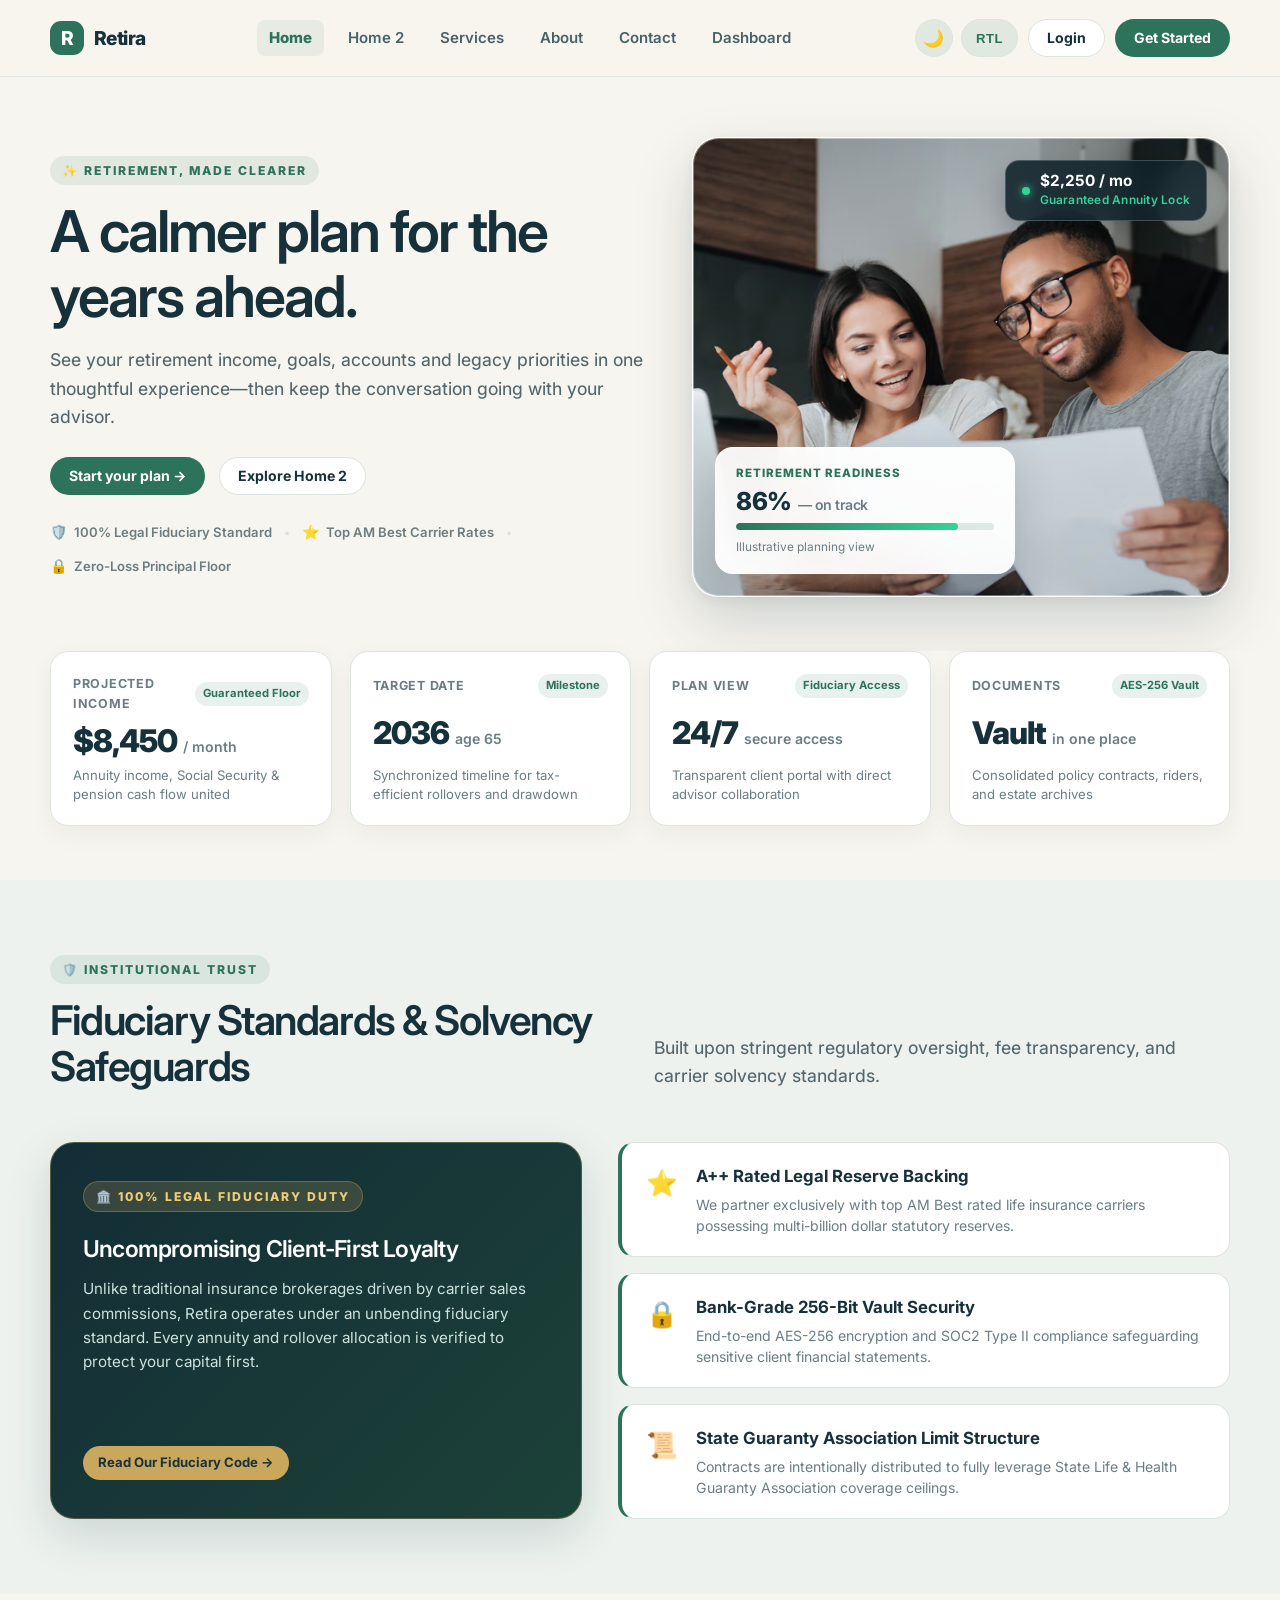
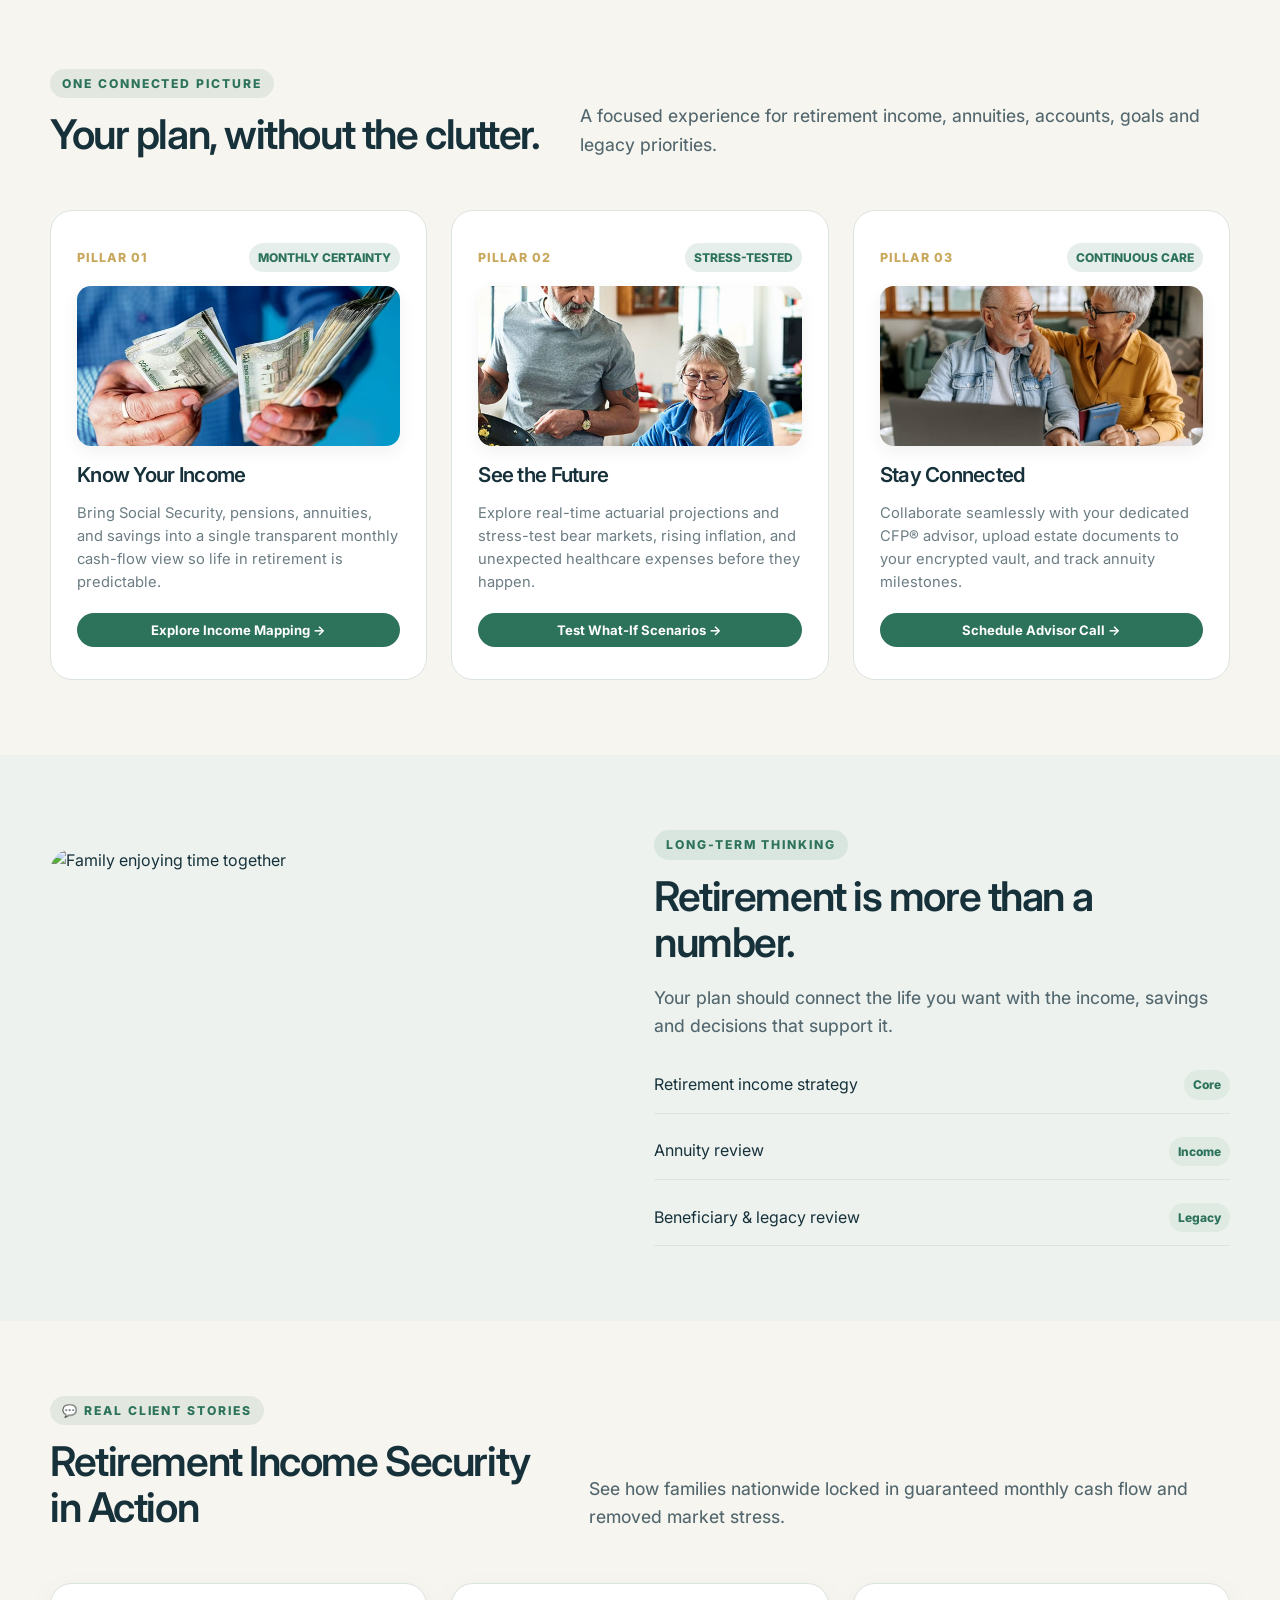
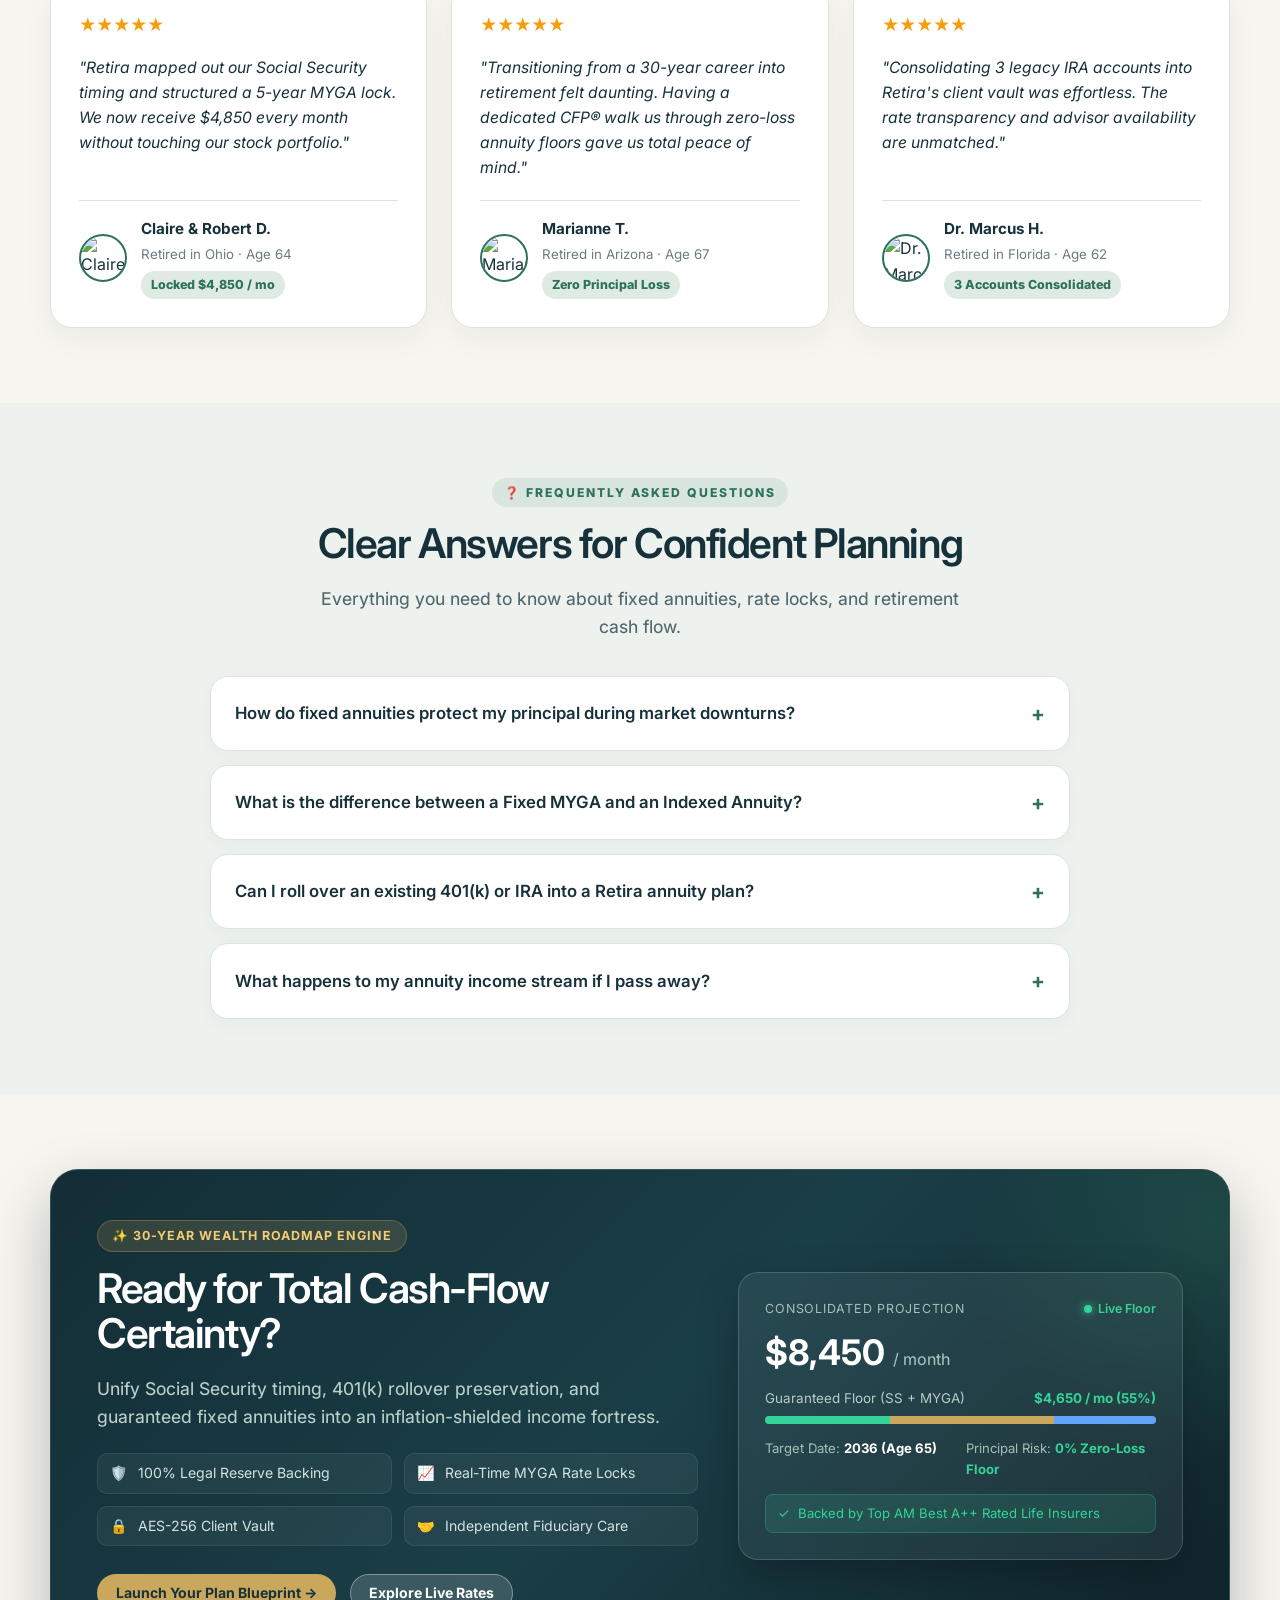
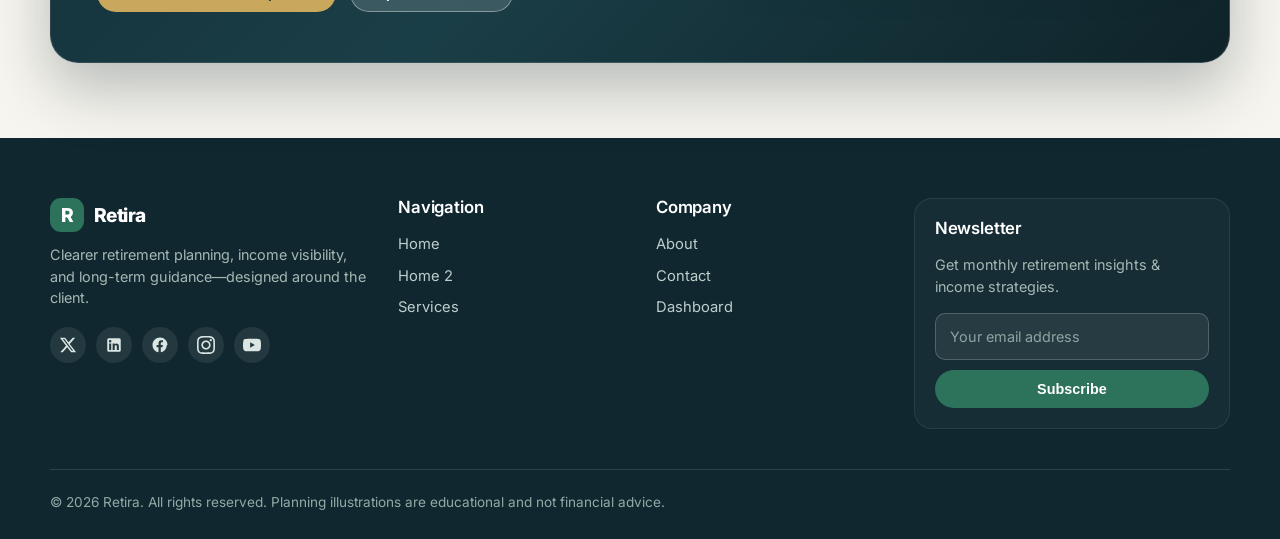
==== commit 9770d328: "clintfix1" ====
--- a/index.html
+++ b/index.html
@@ -7,6 +7,11 @@
   <title>Home | Retira</title>
   <meta name="description" content="Retirement income and planning platform prototype.">
   <link rel="icon" type="image/svg+xml" href="favicon.svg">
+  <link rel="preconnect" href="https://fonts.googleapis.com">
+  <link rel="preconnect" href="https://fonts.gstatic.com" crossorigin>
+  <link
+    href="https://fonts.googleapis.com/css2?family=Inter:ital,opsz,wght@0,14..32,100..900;1,14..32,100..900&display=swap"
+    rel="stylesheet">
   <link rel="stylesheet" href="styles.css">
 </head>
 
@@ -38,29 +43,158 @@
             experience—then keep the conversation going with your advisor.</p>
           <div class="hero-actions"><a class="btn btn-primary" href="signup.html">Start your plan →</a><a
               class="btn btn-soft" href="home.html">Explore Home 2</a></div>
-          <div class="stats">
-            <div class="stat"><span class="kicker">Projected income</span><strong>$8,450</strong><small>/ month</small>
-            </div>
-            <div class="stat"><span class="kicker">Target date</span><strong>2036</strong><small>age 65</small></div>
-            <div class="stat"><span class="kicker">Plan view</span><strong>24/7</strong><small>secure access</small>
-            </div>
-            <div class="stat"><span class="kicker">Documents</span><strong>Vault</strong><small>in one place</small>
-            </div>
-          </div>
-        </div>
-        <div class="hero-card"><img src="herohome.avif" alt="Peaceful landscape representing a confident retirement">
-          <div class="floating-badge"><span class="status-dot"></span>
-            <div><strong>$2,250 / mo</strong><small>Guaranteed Annuity Lock</small></div>
+          <div class="hero-trust-bar">
+            <span class="hero-trust-item"><span class="hero-trust-icon">🛡️</span> 100% Legal Fiduciary Standard</span>
+            <span class="hero-trust-divider">•</span>
+            <span class="hero-trust-item"><span class="hero-trust-icon">⭐</span> Top AM Best Carrier Rates</span>
+            <span class="hero-trust-divider">•</span>
+            <span class="hero-trust-item"><span class="hero-trust-icon">🔒</span> Zero-Loss Principal Floor</span>
+          </div>
+        </div>
+        <div class="hero-card">
+          <img src="herohome11.jpg" alt="Couple confidently reviewing their annuity and retirement income plan">
+          <div class="floating-badge">
+            <span class="status-dot"></span>
+            <div>
+              <strong>$2,250 / mo</strong>
+              <small>Guaranteed Annuity Lock</small>
+            </div>
           </div>
           <div class="floating-card">
             <div class="kicker">Retirement readiness</div>
-            <div class="metric">86% — on track</div>
-            <div class="progress"><span style="width:86%"></span></div><small>Illustrative planning view</small>
-          </div>
-        </div>
-      </div>
-    </section>
-    <section class="section alt">
+            <div class="metric">86% <span class="metric-sub">— on track</span></div>
+            <div class="progress"><span style="width:86%"></span></div>
+            <small>Illustrative planning view</small>
+          </div>
+        </div>
+      </div>
+    </section>
+
+    <!-- Dedicated Key Planning Milestones Band (Directly Below Hero Section) -->
+    <section class="hero-stats-band" aria-label="Retirement Plan Key Metrics">
+      <div class="container">
+        <div class="hero-stats-grid">
+          <div class="hero-stat-card">
+            <div class="hero-stat-header">
+              <span class="hero-stat-kicker">Projected income</span>
+              <span class="hero-stat-badge">Guaranteed Floor</span>
+            </div>
+            <div class="hero-stat-value-row">
+              <strong class="hero-stat-number">$8,450</strong>
+              <small class="hero-stat-unit">/ month</small>
+            </div>
+            <p class="hero-stat-desc">Annuity income, Social Security & pension cash flow united</p>
+          </div>
+
+          <div class="hero-stat-card">
+            <div class="hero-stat-header">
+              <span class="hero-stat-kicker">Target date</span>
+              <span class="hero-stat-badge">Milestone</span>
+            </div>
+            <div class="hero-stat-value-row">
+              <strong class="hero-stat-number">2036</strong>
+              <small class="hero-stat-unit">age 65</small>
+            </div>
+            <p class="hero-stat-desc">Synchronized timeline for tax-efficient rollovers and drawdown</p>
+          </div>
+
+          <div class="hero-stat-card">
+            <div class="hero-stat-header">
+              <span class="hero-stat-kicker">Plan view</span>
+              <span class="hero-stat-badge">Fiduciary Access</span>
+            </div>
+            <div class="hero-stat-value-row">
+              <strong class="hero-stat-number">24/7</strong>
+              <small class="hero-stat-unit">secure access</small>
+            </div>
+            <p class="hero-stat-desc">Transparent client portal with direct advisor collaboration</p>
+          </div>
+
+          <div class="hero-stat-card">
+            <div class="hero-stat-header">
+              <span class="hero-stat-kicker">Documents</span>
+              <span class="hero-stat-badge">AES-256 Vault</span>
+            </div>
+            <div class="hero-stat-value-row">
+              <strong class="hero-stat-number">Vault</strong>
+              <small class="hero-stat-unit">in one place</small>
+            </div>
+            <p class="hero-stat-desc">Consolidated policy contracts, riders, and estate archives</p>
+          </div>
+        </div>
+      </div>
+    </section>
+
+    <!-- SECTION: Institutional Solvency & Fiduciary Safeguards -->
+    <section class="section alt" id="fiduciary">
+      <div class="container">
+        <div class="section-head">
+          <div>
+            <div class="eyebrow">🛡️ INSTITUTIONAL TRUST</div>
+            <h2>Fiduciary Standards & Solvency Safeguards</h2>
+          </div>
+          <p class="lead">Built upon stringent regulatory oversight, fee transparency, and carrier solvency standards.
+          </p>
+        </div>
+
+        <div class="fiduciary-modern-layout">
+          <div class="fiduciary-manifesto-card">
+            <div>
+              <div class="eyebrow"
+                style="background: rgba(201,167,92,0.2); color: #f0cc75; border: 1px solid rgba(201,167,92,0.35);">🏛️
+                100% LEGAL FIDUCIARY DUTY</div>
+              <h3 style="color: white; font-size: 1.45rem; margin-top: 10px; margin-bottom: 12px;">Uncompromising
+                Client-First Loyalty</h3>
+              <p style="font-size: 0.95rem; color: #cbe3dc; line-height: 1.6; margin-bottom: 20px;">
+                Unlike traditional insurance brokerages driven by carrier sales commissions, Retira operates under an
+                unbending fiduciary standard. Every annuity and rollover allocation is verified to protect your capital
+                first.
+              </p>
+            </div>
+            <div>
+              <a href="about.html#values" class="btn btn-gold btn-sm" style="width: fit-content;">Read Our Fiduciary
+                Code →</a>
+            </div>
+          </div>
+
+          <div class="fiduciary-safeguard-stack">
+            <div class="fiduciary-safeguard-item">
+              <div style="font-size: 1.6rem; color: var(--green);">⭐</div>
+              <div>
+                <strong style="display: block; font-size: 1.05rem; margin-bottom: 4px;">A++ Rated Legal Reserve
+                  Backing</strong>
+                <p style="margin: 0; font-size: 0.88rem; color: var(--muted); line-height: 1.5;">We partner exclusively
+                  with top AM Best rated life insurance carriers possessing multi-billion dollar statutory reserves.</p>
+              </div>
+            </div>
+
+            <div class="fiduciary-safeguard-item">
+              <div style="font-size: 1.6rem; color: var(--green);">🔒</div>
+              <div>
+                <strong style="display: block; font-size: 1.05rem; margin-bottom: 4px;">Bank-Grade 256-Bit Vault
+                  Security</strong>
+                <p style="margin: 0; font-size: 0.88rem; color: var(--muted); line-height: 1.5;">End-to-end AES-256
+                  encryption and SOC2 Type II compliance safeguarding sensitive client financial statements.</p>
+              </div>
+            </div>
+
+            <div class="fiduciary-safeguard-item">
+              <div style="font-size: 1.6rem; color: var(--green);">📜</div>
+              <div>
+                <strong style="display: block; font-size: 1.05rem; margin-bottom: 4px;">State Guaranty Association Limit
+                  Structure</strong>
+                <p style="margin: 0; font-size: 0.88rem; color: var(--muted); line-height: 1.5;">Contracts are
+                  intentionally distributed to fully leverage State Life & Health Guaranty Association coverage
+                  ceilings.</p>
+              </div>
+            </div>
+          </div>
+        </div>
+      </div>
+    </section>
+
+    <!-- SECTION: One Connected Picture -->
+    <section class="section">
       <div class="container">
         <div class="section-head">
           <div>
@@ -70,32 +204,81 @@
           <p class="lead">A focused experience for retirement income, annuities, accounts, goals and legacy priorities.
           </p>
         </div>
-        <div class="grid-3">
-          <div class="card">
-            <div class="card-img">
-              <img src="income.avif" alt="Know your income">
-            </div>
-            <h3>Know your income</h3>
-            <p>Bring retirement income sources into a simple monthly view so the plan is easier to understand.</p>
-          </div>
-          <div class="card">
-            <div class="card-img">
-              <img src="future.jpg" alt="See the future">
-            </div>
-            <h3>See the future</h3>
-            <p>Explore retirement projections and what-if scenarios without losing sight of your core plan.</p>
-          </div>
-          <div class="card">
-            <div class="card-img">
-              <img src="connected.jpg" alt="Stay connected">
-            </div>
-            <h3>Stay connected</h3>
-            <p>Meet with your advisor, review documents and keep important planning actions together.</p>
-          </div>
-        </div>
-      </div>
-    </section>
-    <section class="section">
+        <div class="clarity-ecosystem-matrix">
+          <div class="clarity-pillar-module">
+            <div>
+              <div style="display: flex; justify-content: space-between; align-items: center; margin-bottom: 14px;">
+                <span
+                  style="font-weight: 800; font-size: 0.78rem; color: var(--gold); letter-spacing: 0.08em; text-transform: uppercase;">PILLAR
+                  01</span>
+                <span class="tag"
+                  style="background: rgba(45, 114, 91, 0.12); color: var(--green); font-size: 0.75rem;">MONTHLY
+                  CERTAINTY</span>
+              </div>
+              <div
+                style="border-radius: 14px; overflow: hidden; height: 160px; margin-bottom: 18px; box-shadow: 0 6px 18px rgba(0,0,0,0.06);">
+                <img src="income.avif" alt="Know your income" style="width: 100%; height: 100%; object-fit: cover;">
+              </div>
+              <h3 style="font-size: 1.28rem; margin-bottom: 8px;">Know Your Income</h3>
+              <p style="color: var(--muted); font-size: 0.92rem; line-height: 1.55; margin-bottom: 20px;">
+                Bring Social Security, pensions, annuities, and savings into a single transparent monthly cash-flow view
+                so life in retirement is predictable.
+              </p>
+            </div>
+            <a href="services.html#income" class="btn btn-primary btn-sm"
+              style="width: 100%; justify-content: center;">Explore Income Mapping →</a>
+          </div>
+
+          <div class="clarity-pillar-module">
+            <div>
+              <div style="display: flex; justify-content: space-between; align-items: center; margin-bottom: 14px;">
+                <span
+                  style="font-weight: 800; font-size: 0.78rem; color: var(--gold); letter-spacing: 0.08em; text-transform: uppercase;">PILLAR
+                  02</span>
+                <span class="tag"
+                  style="background: rgba(45, 114, 91, 0.12); color: var(--green); font-size: 0.75rem;">STRESS-TESTED</span>
+              </div>
+              <div
+                style="border-radius: 14px; overflow: hidden; height: 160px; margin-bottom: 18px; box-shadow: 0 6px 18px rgba(0,0,0,0.06);">
+                <img src="future.jpg" alt="See the future" style="width: 100%; height: 100%; object-fit: cover;">
+              </div>
+              <h3 style="font-size: 1.28rem; margin-bottom: 8px;">See the Future</h3>
+              <p style="color: var(--muted); font-size: 0.92rem; line-height: 1.55; margin-bottom: 20px;">
+                Explore real-time actuarial projections and stress-test bear markets, rising inflation, and unexpected
+                healthcare expenses before they happen.
+              </p>
+            </div>
+            <a href="home.html#calculator" class="btn btn-primary btn-sm"
+              style="width: 100%; justify-content: center;">Test What-If Scenarios →</a>
+          </div>
+
+          <div class="clarity-pillar-module">
+            <div>
+              <div style="display: flex; justify-content: space-between; align-items: center; margin-bottom: 14px;">
+                <span
+                  style="font-weight: 800; font-size: 0.78rem; color: var(--gold); letter-spacing: 0.08em; text-transform: uppercase;">PILLAR
+                  03</span>
+                <span class="tag"
+                  style="background: rgba(45, 114, 91, 0.12); color: var(--green); font-size: 0.75rem;">CONTINUOUS
+                  CARE</span>
+              </div>
+              <div
+                style="border-radius: 14px; overflow: hidden; height: 160px; margin-bottom: 18px; box-shadow: 0 6px 18px rgba(0,0,0,0.06);">
+                <img src="connected.jpg" alt="Stay connected" style="width: 100%; height: 100%; object-fit: cover;">
+              </div>
+              <h3 style="font-size: 1.28rem; margin-bottom: 8px;">Stay Connected</h3>
+              <p style="color: var(--muted); font-size: 0.92rem; line-height: 1.55; margin-bottom: 20px;">
+                Collaborate seamlessly with your dedicated CFP® advisor, upload estate documents to your encrypted
+                vault, and track annuity milestones.
+              </p>
+            </div>
+            <a href="contact.html" class="btn btn-primary btn-sm" style="width: 100%; justify-content: center;">Schedule
+              Advisor Call →</a>
+          </div>
+        </div>
+      </div>
+    </section>
+    <section class="section alt">
       <div class="container image-split">
         <div class="image-panel"><img
             src="https://images.unsplash.com/photo-1511895426328-dc8714191300?auto=format&fit=crop&w=1400&q=85"
@@ -114,8 +297,8 @@
       </div>
     </section>
 
-    <!-- SECTION 4: Client Case Studies & Social Proof (NEW UNIQUE SECTION 1) -->
-    <section class="section alt" id="testimonials">
+    <!-- SECTION: Client Case Studies & Social Proof -->
+    <section class="section" id="testimonials">
       <div class="container">
         <div class="section-head">
           <div>
@@ -184,50 +367,6 @@
       </div>
     </section>
 
-    <!-- SECTION 5: Institutional Solvency & Fiduciary Safeguards (NEW UNIQUE SECTION 2) -->
-    <section class="section" id="fiduciary">
-      <div class="container">
-        <div class="section-head">
-          <div>
-            <div class="eyebrow">🛡️ INSTITUTIONAL TRUST</div>
-            <h2>Fiduciary Standards & Solvency Safeguards</h2>
-          </div>
-          <p class="lead">Built upon stringent regulatory oversight, fee transparency, and carrier solvency standards.
-          </p>
-        </div>
-
-        <div class="trust-grid">
-          <div class="trust-card">
-            <div class="trust-icon-box">🏛️</div>
-            <h3>100% Fiduciary Duty</h3>
-            <p style="font-size:0.9rem; color:var(--muted);">Every annuity recommendation is structured solely in your
-              best interest without commission bias.</p>
-          </div>
-
-          <div class="trust-card">
-            <div class="trust-icon-box">⭐</div>
-            <h3>A++ Rated Carriers</h3>
-            <p style="font-size:0.9rem; color:var(--muted);">We partner exclusively with top AM Best rated life
-              insurance carriers with multi-billion dollar reserves.</p>
-          </div>
-
-          <div class="trust-card">
-            <div class="trust-icon-box">🔒</div>
-            <h3>256-Bit Vault Security</h3>
-            <p style="font-size:0.9rem; color:var(--muted);">Bank-grade AES 256 encryption and SOC2 Type II compliance
-              protecting client statements.</p>
-          </div>
-
-          <div class="trust-card">
-            <div class="trust-icon-box">📜</div>
-            <h3>State Guarantee Caps</h3>
-            <p style="font-size:0.9rem; color:var(--muted);">Contracts are structured to leverage State Life & Health
-              Guaranty Association coverage limits.</p>
-          </div>
-        </div>
-      </div>
-    </section>
-
     <!-- SECTION 6: Interactive FAQ Accordion (NEW UNIQUE SECTION 3) -->
     <section class="section alt" id="faq">
       <div class="container">
@@ -239,7 +378,7 @@
         </div>
 
         <div class="faq-list" style="margin-top: 32px;">
-          <details class="faq-item" open>
+          <details class="faq-item">
             <summary class="faq-summary">How do fixed annuities protect my principal during market downturns?</summary>
             <div class="faq-answer-content">
               Fixed MYGA and indexed annuities guarantee your principal capital against stock market losses. Your money
@@ -277,13 +416,81 @@
       </div>
     </section>
 
+    <!-- SECTION 7: Flagship Wealth Roadmap & Income Engine (UNIQUE TO HOME) -->
     <section class="section">
       <div class="container">
-        <div class="cta">
-          <div class="eyebrow" style="color:#a7d1bf">Start with clarity</div>
-          <h2>Build a retirement view you can actually use.</h2>
-          <p>Sign up to explore the experience. This prototype intentionally sends sign-up and login forms to the home
-            page.</p><a class="btn btn-gold" href="signup.html">Create your account</a>
+        <div class="home-flagship-cta">
+          <div class="flagship-grid">
+            <div>
+              <div class="flagship-eyebrow">✨ 30-YEAR WEALTH ROADMAP ENGINE</div>
+              <h2 style="color: white; margin-bottom: 12px;">Ready for Total Cash-Flow Certainty?</h2>
+              <p class="lead" style="color: #b8cec7; margin-bottom: 20px;">
+                Unify Social Security timing, 401(k) rollover preservation, and guaranteed fixed annuities into an
+                inflation-shielded income fortress.
+              </p>
+
+              <div class="flagship-features">
+                <div class="flagship-feat-item">
+                  <span style="color:#34d399;">🛡️</span>
+                  <span>100% Legal Reserve Backing</span>
+                </div>
+                <div class="flagship-feat-item">
+                  <span style="color:#f0cc75;">📈</span>
+                  <span>Real-Time MYGA Rate Locks</span>
+                </div>
+                <div class="flagship-feat-item">
+                  <span style="color:#60a5fa;">🔒</span>
+                  <span>AES-256 Client Vault</span>
+                </div>
+                <div class="flagship-feat-item">
+                  <span style="color:#34d399;">🤝</span>
+                  <span>Independent Fiduciary Care</span>
+                </div>
+              </div>
+
+              <div style="display: flex; gap: 14px; align-items: center; flex-wrap: wrap;">
+                <a class="btn btn-gold" href="signup.html">Launch Your Plan Blueprint →</a>
+                <a class="btn btn-soft" href="home.html#rates">Explore Live Rates</a>
+              </div>
+            </div>
+
+            <div>
+              <div class="flagship-card">
+                <div class="flagship-metric-header">
+                  <span
+                    style="font-size: 0.78rem; text-transform: uppercase; letter-spacing: 0.06em; color: #a4c0b8;">Consolidated
+                    Projection</span>
+                  <div class="flagship-pulse">
+                    <span class="flagship-pulse-dot"></span>
+                    <span>Live Floor</span>
+                  </div>
+                </div>
+
+                <div class="flagship-num">$8,450 <small>/ month</small></div>
+
+                <div class="flagship-breakdown-row">
+                  <span>Guaranteed Floor (SS + MYGA)</span>
+                  <strong style="color: #34d399;">$4,650 / mo (55%)</strong>
+                </div>
+                <div class="flagship-progress-bar">
+                  <div class="flagship-progress-seg1" title="Social Security"></div>
+                  <div class="flagship-progress-seg2" title="Fixed Annuity Lock"></div>
+                  <div class="flagship-progress-seg3" title="Market Portfolio"></div>
+                </div>
+
+                <div
+                  style="display: grid; grid-template-columns: 1fr 1fr; gap: 10px; font-size: 0.82rem; color: #a4c0b8;">
+                  <div>Target Date: <strong style="color:white;">2036 (Age 65)</strong></div>
+                  <div>Principal Risk: <strong style="color:#34d399;">0% Zero-Loss Floor</strong></div>
+                </div>
+
+                <div class="flagship-security-tag">
+                  <span>✓</span>
+                  <span>Backed by Top AM Best A++ Rated Life Insurers</span>
+                </div>
+              </div>
+            </div>
+          </div>
         </div>
       </div>
     </section>
--- a/styles.css
+++ b/styles.css
@@ -1,4 +1,8 @@
+@import url('https://fonts.googleapis.com/css2?family=Inter:ital,opsz,wght@0,14..32,100..900;1,14..32,100..900&display=swap');
+
 :root {
+  --heading-weight: 600;
+  --subheading-weight: 450;
   --ink: #17313b;
   --ink-2: #24434d;
   --muted: #6b7d83;
@@ -150,17 +154,51 @@
 }
 
 .btn-soft {
-  background: white;
-  border-color: var(--line)
+  background: var(--paper);
+  color: var(--ink);
+  border: 1px solid var(--line);
 }
 
 .btn-soft:hover {
-  border-color: var(--green)
+  background: var(--cream);
+  color: var(--green);
+  border-color: var(--green);
 }
 
 .btn-gold {
   background: var(--gold);
-  color: #18323a
+  color: #18323a;
+  font-weight: 700;
+}
+
+.btn-gold:hover {
+  background: #f0cc75;
+  color: #0c1d23;
+  transform: translateY(-1px);
+}
+
+/* Ensure secondary buttons on dark surfaces are ALWAYS 100% visible with crisp contrast */
+.home-flagship-cta .btn-soft,
+.about-pledge-cta .btn-soft,
+.toolkit-hero-panel .btn-soft,
+.channels-concierge-panel .btn-soft,
+.fiduciary-manifesto-card .btn-soft,
+.philosophy-manifesto-panel .btn-soft {
+  background: rgba(255, 255, 255, 0.15) !important;
+  color: #ffffff !important;
+  border: 1px solid rgba(255, 255, 255, 0.38) !important;
+  backdrop-filter: blur(8px);
+}
+
+.home-flagship-cta .btn-soft:hover,
+.about-pledge-cta .btn-soft:hover,
+.toolkit-hero-panel .btn-soft:hover,
+.channels-concierge-panel .btn-soft:hover,
+.fiduciary-manifesto-card .btn-soft:hover,
+.philosophy-manifesto-panel .btn-soft:hover {
+  background: rgba(255, 255, 255, 0.28) !important;
+  color: #ffffff !important;
+  border-color: rgba(255, 255, 255, 0.75) !important;
 }
 
 .mobile-toggle {
@@ -431,6 +469,50 @@
   color: #e2ede8;
 }
 
+[data-theme="dark"] .hero-trust-bar {
+  color: #94aaa3;
+}
+
+[data-theme="dark"] .hero-trust-icon {
+  color: #34d399;
+}
+
+[data-theme="dark"] .hero-trust-divider {
+  color: #1d3d35;
+}
+
+[data-theme="dark"] .hero-stat-card {
+  background: #132a32;
+  border-color: #1d3d35;
+  box-shadow: 0 10px 30px rgba(0, 0, 0, 0.35);
+}
+
+[data-theme="dark"] .hero-stat-card:hover {
+  border-color: rgba(52, 211, 153, 0.4);
+  box-shadow: 0 18px 45px rgba(0, 0, 0, 0.5);
+}
+
+[data-theme="dark"] .hero-stat-kicker {
+  color: #94aaa3;
+}
+
+[data-theme="dark"] .hero-stat-badge {
+  background: rgba(52, 211, 153, 0.15);
+  color: #34d399;
+}
+
+[data-theme="dark"] .hero-stat-number {
+  color: #34d399;
+}
+
+[data-theme="dark"] .hero-stat-unit {
+  color: #a4b9b4;
+}
+
+[data-theme="dark"] .hero-stat-desc {
+  color: #8fa59e;
+}
+
 [data-theme="dark"] .field input,
 [data-theme="dark"] .field select,
 [data-theme="dark"] .field textarea {
@@ -448,6 +530,15 @@
 [dir="rtl"] .hero-card .floating-card {
   left: auto;
   right: 24px;
+}
+
+[dir="rtl"] .hero-stat-value-row {
+  flex-direction: row-reverse;
+  justify-content: flex-end;
+}
+
+[dir="rtl"] .hero-stat-header {
+  flex-direction: row-reverse;
 }
 
 [dir="rtl"] .table th,
@@ -506,32 +597,66 @@
 
 h1,
 h2,
-h3 {
+h3,
+h4,
+h5,
+h6 {
   line-height: 1.12;
   letter-spacing: -.035em;
-  margin: 0 0 18px
+  margin: 0 0 18px;
+  font-weight: 600;
 }
 
 h1 {
   font-size: clamp(2.5rem, 4.5vw, 4.5rem);
   max-width: 720px;
-  font-weight: 850
+  font-weight: 600;
 }
 
 h2 {
   font-size: clamp(1.9rem, 3.2vw, 3.1rem);
-  font-weight: 800
+  font-weight: 600;
 }
 
 h3 {
   font-size: 1.25rem;
-  font-weight: 750
+  font-weight: 600;
+}
+
+h4 {
+  font-size: 1.05rem;
+  font-weight: 600;
+}
+
+h5,
+h6 {
+  font-weight: 600;
+}
+
+/* Subheadings & Section Leads - maintained between 400-500 at 450 */
+.subheading,
+.sub-heading,
+.subtitle,
+.sub-title,
+.hero-subtitle,
+.section-subtitle,
+.page-subtitle,
+.lead,
+p.lead,
+.section-head .lead,
+.section-head p,
+.hero .lead,
+.page-hero .lead,
+.cta p,
+.auth-header p {
+  font-weight: 450;
 }
 
 .lead {
   font-size: 1.1rem;
   color: #53676e;
-  max-width: 650px
+  max-width: 650px;
+  font-weight: 450;
 }
 
 .hero-actions {
@@ -541,64 +666,284 @@
   margin: 26px 0
 }
 
+.hero-trust-bar {
+  display: flex;
+  align-items: center;
+  gap: 12px;
+  flex-wrap: wrap;
+  font-size: 0.82rem;
+  font-weight: 600;
+  color: var(--muted);
+  margin-top: 14px;
+}
+
+.hero-trust-item {
+  display: inline-flex;
+  align-items: center;
+  gap: 6px;
+}
+
+.hero-trust-icon {
+  color: var(--green);
+  font-weight: 800;
+  font-size: 0.88rem;
+}
+
+.hero-trust-divider {
+  color: var(--line);
+  font-size: 0.75rem;
+}
+
 .hero-card {
   position: relative;
-  border-radius: 24px;
+  border-radius: 26px;
   overflow: hidden;
-  height: 380px;
-  max-height: 380px;
-  box-shadow: 0 22px 60px rgba(20, 49, 59, .16);
-  border: 1px solid rgba(255, 255, 255, 0.7);
-  background: var(--paper)
+  height: 460px;
+  min-height: 440px;
+  box-shadow: 0 24px 60px rgba(20, 49, 59, .18), 0 4px 14px rgba(20, 49, 59, .06);
+  border: 1px solid rgba(255, 255, 255, 0.85);
+  background: var(--paper);
 }
 
 .hero-card img {
   width: 100%;
   height: 100%;
   object-fit: cover;
-  border-radius: 24px
+  object-position: center 22%;
+  border-radius: 26px;
+  display: block;
+  transition: transform 0.6s cubic-bezier(0.16, 1, 0.3, 1);
+}
+
+.hero-card:hover img {
+  transform: scale(1.028);
+}
+
+.hero-card::after {
+  content: '';
+  position: absolute;
+  inset: 0;
+  pointer-events: none;
+  border-radius: 26px;
+  box-shadow: inset 0 0 0 1px rgba(255, 255, 255, 0.4);
+  background: linear-gradient(180deg, rgba(12, 29, 35, 0.16) 0%, rgba(12, 29, 35, 0) 38%, rgba(12, 29, 35, 0.22) 100%);
 }
 
 .floating-card {
   position: absolute;
-  left: 20px;
-  bottom: 20px;
-  background: rgba(255, 255, 255, .94);
-  backdrop-filter: blur(12px);
-  border: 1px solid rgba(255, 255, 255, .8);
-  padding: 16px 18px;
+  left: 22px;
+  bottom: 22px;
+  background: rgba(255, 255, 255, 0.94);
+  backdrop-filter: blur(16px);
+  -webkit-backdrop-filter: blur(16px);
+  border: 1px solid rgba(255, 255, 255, 0.85);
+  padding: 16px 20px;
   border-radius: 18px;
-  box-shadow: 0 15px 35px rgba(0, 0, 0, .15);
-  width: min(290px, calc(100% - 40px));
-  z-index: 3
+  box-shadow: 0 16px 40px rgba(15, 34, 41, 0.18);
+  width: min(300px, calc(100% - 44px));
+  z-index: 3;
+  transition: transform 0.25s ease, box-shadow 0.25s ease;
+}
+
+.floating-card:hover {
+  transform: translateY(-2px);
+  box-shadow: 0 20px 48px rgba(15, 34, 41, 0.24);
+}
+
+.floating-card .kicker {
+  font-size: 0.72rem;
+  font-weight: 800;
+  letter-spacing: 0.08em;
+  color: var(--green);
+  text-transform: uppercase;
+  margin-bottom: 4px;
+}
+
+.floating-card .metric {
+  font-size: 1.55rem;
+  font-weight: 800;
+  color: var(--ink);
+  letter-spacing: -0.02em;
+  line-height: 1.15;
+  margin: 2px 0 8px;
+  display: flex;
+  align-items: baseline;
+  gap: 6px;
+}
+
+.floating-card .metric-sub {
+  font-size: 0.88rem;
+  font-weight: 600;
+  color: var(--muted);
+}
+
+.floating-card .progress {
+  height: 7px;
+  background: rgba(45, 114, 91, 0.14);
+  border-radius: 99px;
+  overflow: hidden;
+  margin-bottom: 8px;
+}
+
+.floating-card .progress span {
+  display: block;
+  height: 100%;
+  background: linear-gradient(90deg, var(--green), #34d399);
+  border-radius: 99px;
+}
+
+.floating-card small {
+  display: block;
+  font-size: 0.74rem;
+  color: var(--muted);
 }
 
 .floating-badge {
   position: absolute;
-  right: 20px;
-  top: 20px;
-  background: rgba(19, 42, 50, .92);
-  backdrop-filter: blur(12px);
+  right: 22px;
+  top: 22px;
+  background: rgba(15, 34, 41, 0.88);
+  backdrop-filter: blur(14px);
+  -webkit-backdrop-filter: blur(14px);
   color: white;
   padding: 10px 16px;
   border-radius: 14px;
   display: flex;
   align-items: center;
   gap: 10px;
-  box-shadow: 0 10px 25px rgba(0, 0, 0, .2);
-  border: 1px solid rgba(255, 255, 255, .15);
+  box-shadow: 0 12px 30px rgba(0, 0, 0, 0.28);
+  border: 1px solid rgba(255, 255, 255, 0.2);
   z-index: 3;
-  font-size: 0.85rem
+}
+
+.floating-badge strong {
+  display: block;
+  font-size: 0.96rem;
+  font-weight: 700;
+  line-height: 1.25;
+  color: #ffffff;
+}
+
+.floating-badge small {
+  display: block;
+  font-size: 0.74rem;
+  font-weight: 600;
+  color: #34d399;
+  letter-spacing: 0.02em;
+  margin-top: 1px;
 }
 
 [dir="rtl"] .floating-badge {
   right: auto;
-  left: 20px
+  left: 22px;
 }
 
 [dir="rtl"] .floating-card {
   left: auto;
-  right: 20px
+  right: 22px;
+}
+
+/* Dedicated Hero Stats Band (Directly Below Hero Section) */
+.hero-stats-band {
+  padding: 0 0 54px 0;
+  position: relative;
+  z-index: 2;
+}
+
+.hero-stats-grid {
+  display: grid;
+  grid-template-columns: repeat(4, 1fr);
+  gap: 18px;
+}
+
+.hero-stat-card {
+  background: var(--paper);
+  border: 1px solid var(--line);
+  border-radius: 18px;
+  padding: 22px 22px 20px;
+  box-shadow: 0 8px 24px rgba(20, 49, 59, 0.05);
+  display: flex;
+  flex-direction: column;
+  justify-content: space-between;
+  position: relative;
+  transition: transform 0.25s cubic-bezier(0.16, 1, 0.3, 1), box-shadow 0.25s ease, border-color 0.25s ease;
+  overflow: hidden;
+}
+
+.hero-stat-card::before {
+  content: '';
+  position: absolute;
+  top: 0;
+  left: 0;
+  right: 0;
+  height: 3px;
+  background: linear-gradient(90deg, var(--green), var(--gold));
+  opacity: 0;
+  transition: opacity 0.25s ease;
+}
+
+.hero-stat-card:hover {
+  transform: translateY(-4px);
+  box-shadow: 0 16px 36px rgba(20, 49, 59, 0.1);
+  border-color: rgba(45, 114, 91, 0.35);
+}
+
+.hero-stat-card:hover::before {
+  opacity: 1;
+}
+
+.hero-stat-header {
+  display: flex;
+  align-items: center;
+  justify-content: space-between;
+  margin-bottom: 10px;
+  gap: 8px;
+}
+
+.hero-stat-kicker {
+  font-size: 0.78rem;
+  font-weight: 700;
+  text-transform: uppercase;
+  letter-spacing: 0.06em;
+  color: var(--muted);
+}
+
+.hero-stat-badge {
+  font-size: 0.7rem;
+  font-weight: 700;
+  padding: 3px 8px;
+  border-radius: 99px;
+  background: rgba(45, 114, 91, 0.1);
+  color: var(--green);
+  white-space: nowrap;
+}
+
+.hero-stat-value-row {
+  display: flex;
+  align-items: baseline;
+  gap: 6px;
+  margin-bottom: 8px;
+}
+
+.hero-stat-number {
+  font-size: 1.95rem;
+  font-weight: 850;
+  letter-spacing: -0.03em;
+  color: var(--ink);
+  line-height: 1.1;
+}
+
+.hero-stat-unit {
+  font-size: 0.88rem;
+  font-weight: 600;
+  color: var(--muted);
+}
+
+.hero-stat-desc {
+  font-size: 0.82rem;
+  color: var(--muted);
+  line-height: 1.45;
+  margin: 0;
 }
 
 .kicker {
@@ -836,47 +1181,47 @@
 
 .hero-chip-top {
   position: absolute;
-  top: -14px;
-  right: -14px;
+  top: 12px;
+  right: 12px;
   background: var(--ink);
   color: white;
-  padding: 9px 16px;
+  padding: 8px 16px;
   border-radius: 14px;
   font-size: 0.82rem;
   font-weight: 700;
-  box-shadow: 0 12px 28px rgba(0, 0, 0, 0.18);
-  border: 1px solid rgba(255, 255, 255, 0.18);
+  box-shadow: 0 8px 24px rgba(0, 0, 0, 0.22);
+  border: 1px solid rgba(255, 255, 255, 0.2);
   display: flex;
   align-items: center;
   gap: 8px;
   z-index: 4;
-  white-space: nowrap
+  white-space: nowrap;
 }
 
 [dir="rtl"] .hero-chip-top {
   right: auto;
-  left: -14px
+  left: 12px;
 }
 
 .hero-chip-bottom {
   position: absolute;
-  bottom: -14px;
-  left: -14px;
+  bottom: 12px;
+  left: 12px;
   background: var(--paper);
   color: var(--ink);
   backdrop-filter: blur(12px);
   border: 1px solid var(--line);
   padding: 10px 16px;
   border-radius: 16px;
-  box-shadow: 0 12px 30px rgba(0, 0, 0, 0.12);
+  box-shadow: 0 8px 24px rgba(0, 0, 0, 0.12);
   z-index: 4;
   font-size: 0.84rem;
-  white-space: nowrap
+  white-space: nowrap;
 }
 
 [dir="rtl"] .hero-chip-bottom {
   left: auto;
-  right: -14px
+  right: 12px;
 }
 
 .map-info-card {
@@ -952,7 +1297,7 @@
   color: white;
   margin: 0 0 16px;
   font-size: 1.05rem;
-  font-weight: 700;
+  font-weight: 600;
   letter-spacing: -0.01em
 }
 
@@ -1442,7 +1787,8 @@
     grid-template-columns: 1fr 1fr
   }
 
-  .stats {
+  .stats,
+  .hero-stats-grid {
     grid-template-columns: 1fr 1fr
   }
 
@@ -1678,6 +2024,7 @@
   .grid-3,
   .grid-2,
   .stats,
+  .hero-stats-grid,
   .steps {
     grid-template-columns: 1fr
   }
@@ -2084,7 +2431,7 @@
 
 .faq-summary {
   padding: 20px 24px;
-  font-weight: 800;
+  font-weight: 600;
   font-size: 1.05rem;
   cursor: pointer;
   display: flex;
@@ -2259,7 +2606,7 @@
 
 .value-card h3 {
   font-size: 1.15rem;
-  font-weight: 800;
+  font-weight: 600;
   margin-bottom: 12px;
   line-height: 1.3;
 }
@@ -2454,4 +2801,1363 @@
   background: #34d399 !important;
   color: #0c1d23 !important;
   border-color: #34d399 !important;
+}
+
+/* ==========================================================================
+   PAGE-SPECIFIC UNIQUE ENGAGING SECTIONS (ZERO DESIGN REPETITION)
+   ========================================================================== */
+
+/* ----------------------------------------------------
+   1. HOME (index.html) UNIQUE FLAGSHIP ROADMAP CTA
+   ---------------------------------------------------- */
+.home-flagship-cta {
+  background: linear-gradient(135deg, #132d36 0%, #1a3e47 50%, #0f2329 100%);
+  border: 1px solid rgba(255, 255, 255, 0.14);
+  border-radius: 28px;
+  padding: 50px 46px;
+  color: white;
+  box-shadow: 0 25px 60px rgba(15, 35, 41, 0.28);
+  position: relative;
+  overflow: hidden;
+}
+
+[data-theme="dark"] .home-flagship-cta {
+  background: linear-gradient(135deg, #09171c 0%, #11272f 50%, #081519 100%);
+  border-color: #1d3d35;
+  box-shadow: 0 25px 60px rgba(0, 0, 0, 0.6);
+}
+
+.home-flagship-cta::before {
+  content: "";
+  position: absolute;
+  top: -40%;
+  right: -20%;
+  width: 500px;
+  height: 500px;
+  background: radial-gradient(circle, rgba(45, 114, 91, 0.35) 0%, transparent 70%);
+  pointer-events: none;
+  border-radius: 50%;
+}
+
+.flagship-grid {
+  display: grid;
+  grid-template-columns: 1.15fr 0.85fr;
+  gap: 40px;
+  align-items: center;
+  position: relative;
+  z-index: 2;
+}
+
+@media (max-width: 960px) {
+  .flagship-grid {
+    grid-template-columns: 1fr;
+    gap: 32px;
+  }
+  .home-flagship-cta {
+    padding: 36px 24px;
+  }
+}
+
+.flagship-eyebrow {
+  display: inline-flex;
+  align-items: center;
+  gap: 8px;
+  padding: 5px 14px;
+  border-radius: 999px;
+  background: rgba(201, 167, 92, 0.18);
+  color: #f0cc75;
+  font-size: 0.78rem;
+  font-weight: 700;
+  letter-spacing: 0.08em;
+  text-transform: uppercase;
+  margin-bottom: 14px;
+  border: 1px solid rgba(201, 167, 92, 0.3);
+}
+
+.flagship-features {
+  display: grid;
+  grid-template-columns: repeat(2, 1fr);
+  gap: 12px;
+  margin: 22px 0 28px;
+}
+
+@media (max-width: 580px) {
+  .flagship-features {
+    grid-template-columns: 1fr;
+  }
+}
+
+.flagship-feat-item {
+  display: flex;
+  align-items: center;
+  gap: 10px;
+  font-size: 0.88rem;
+  color: #d2e4df;
+  background: rgba(255, 255, 255, 0.05);
+  padding: 8px 12px;
+  border-radius: 10px;
+  border: 1px solid rgba(255, 255, 255, 0.08);
+}
+
+.flagship-card {
+  background: rgba(255, 255, 255, 0.06);
+  backdrop-filter: blur(14px);
+  border: 1px solid rgba(255, 255, 255, 0.16);
+  border-radius: 20px;
+  padding: 26px;
+  box-shadow: 0 16px 40px rgba(0, 0, 0, 0.25);
+}
+
+.flagship-metric-header {
+  display: flex;
+  justify-content: space-between;
+  align-items: center;
+  margin-bottom: 14px;
+}
+
+.flagship-pulse {
+  display: inline-flex;
+  align-items: center;
+  gap: 6px;
+  font-size: 0.78rem;
+  color: #34d399;
+  font-weight: 600;
+}
+
+.flagship-pulse-dot {
+  width: 8px;
+  height: 8px;
+  border-radius: 50%;
+  background: #34d399;
+  box-shadow: 0 0 10px #34d399;
+  display: inline-block;
+}
+
+.flagship-num {
+  font-size: 2.2rem;
+  font-weight: 700;
+  color: white;
+  margin: 4px 0 16px;
+  line-height: 1.1;
+}
+
+.flagship-num small {
+  font-size: 1rem;
+  color: #a4c0b8;
+  font-weight: 450;
+}
+
+.flagship-breakdown-row {
+  display: flex;
+  justify-content: space-between;
+  font-size: 0.84rem;
+  color: #b5cdc6;
+  margin-bottom: 6px;
+}
+
+.flagship-progress-bar {
+  height: 8px;
+  border-radius: 99px;
+  background: rgba(255, 255, 255, 0.12);
+  display: flex;
+  overflow: hidden;
+  margin-bottom: 14px;
+}
+
+.flagship-progress-seg1 {
+  width: 32%;
+  background: #34d399;
+}
+
+.flagship-progress-seg2 {
+  width: 42%;
+  background: #c9a75c;
+}
+
+.flagship-progress-seg3 {
+  width: 26%;
+  background: #60a5fa;
+}
+
+.flagship-security-tag {
+  display: flex;
+  align-items: center;
+  gap: 8px;
+  font-size: 0.82rem;
+  color: #34d399;
+  background: rgba(52, 211, 153, 0.12);
+  border: 1px solid rgba(52, 211, 153, 0.25);
+  border-radius: 8px;
+  padding: 8px 12px;
+  margin-top: 14px;
+}
+
+/* ----------------------------------------------------
+   2. HOME 2 (home.html) UNIQUE 4-STAGE JOURNEY BANNER
+   ---------------------------------------------------- */
+.home2-journey-cta {
+  background: linear-gradient(135deg, #f3f8f5 0%, #e7efe9 100%);
+  border: 1px solid var(--line);
+  border-radius: 28px;
+  padding: 48px;
+  box-shadow: 0 14px 40px rgba(20, 49, 59, 0.05);
+}
+
+[data-theme="dark"] .home2-journey-cta {
+  background: linear-gradient(135deg, #0e242c 0%, #132a32 100%);
+  border-color: #1d3d35;
+  box-shadow: 0 16px 45px rgba(0, 0, 0, 0.4);
+}
+
+.journey-steps-grid {
+  display: grid;
+  grid-template-columns: repeat(4, 1fr);
+  gap: 18px;
+  margin: 32px 0 36px;
+}
+
+@media (max-width: 960px) {
+  .journey-steps-grid {
+    grid-template-columns: repeat(2, 1fr);
+  }
+}
+
+@media (max-width: 580px) {
+  .journey-steps-grid {
+    grid-template-columns: 1fr;
+  }
+  .home2-journey-cta {
+    padding: 32px 20px;
+  }
+}
+
+.journey-step-box {
+  background: var(--paper);
+  border: 1px solid var(--line);
+  border-radius: 18px;
+  padding: 22px 18px;
+  position: relative;
+  transition: all 0.25s ease;
+  display: flex;
+  flex-direction: column;
+}
+
+.journey-step-box:hover {
+  transform: translateY(-3px);
+  border-color: var(--green);
+  box-shadow: 0 10px 25px rgba(45, 114, 91, 0.1);
+}
+
+[data-theme="dark"] .journey-step-box {
+  background: #0a181e;
+  border-color: #1d3d35;
+}
+
+[data-theme="dark"] .journey-step-box:hover {
+  border-color: #34d399;
+}
+
+.journey-step-num {
+  font-size: 0.8rem;
+  font-weight: 700;
+  color: var(--green);
+  background: rgba(45, 114, 91, 0.12);
+  width: 28px;
+  height: 28px;
+  border-radius: 8px;
+  display: grid;
+  place-items: center;
+  margin-bottom: 12px;
+}
+
+[data-theme="dark"] .journey-step-num {
+  color: #34d399;
+  background: rgba(52, 211, 153, 0.16);
+}
+
+.journey-step-title {
+  font-size: 1.02rem;
+  font-weight: 600;
+  margin-bottom: 6px;
+  color: var(--ink);
+}
+
+[data-theme="dark"] .journey-step-title {
+  color: #e2ede8;
+}
+
+.journey-step-desc {
+  font-size: 0.86rem;
+  color: var(--muted);
+  line-height: 1.5;
+  margin: 0;
+}
+
+.journey-bottom-action {
+  display: flex;
+  align-items: center;
+  justify-content: space-between;
+  gap: 20px;
+  flex-wrap: wrap;
+  padding-top: 24px;
+  border-top: 1px solid var(--line);
+}
+
+[data-theme="dark"] .journey-bottom-action {
+  border-top-color: #1d3d35;
+}
+
+/* ----------------------------------------------------
+   3. SERVICES (services.html) UNIQUE DIAGNOSTIC SCHEDULER
+   ---------------------------------------------------- */
+.services-hero-deck {
+  background: var(--paper);
+  border: 1px solid var(--line);
+  border-radius: 24px;
+  padding: 26px;
+  box-shadow: var(--shadow);
+}
+
+[data-theme="dark"] .services-hero-deck {
+  background: #132a32;
+  border-color: #1d3d35;
+}
+
+.services-rate-preview-item {
+  display: flex;
+  align-items: center;
+  justify-content: space-between;
+  padding: 12px 14px;
+  border-radius: 14px;
+  background: var(--cream);
+  border: 1px solid var(--line);
+  margin-bottom: 10px;
+  transition: all 0.2s ease;
+}
+
+.services-rate-preview-item:hover {
+  border-color: var(--green);
+  transform: translateX(4px);
+}
+
+[dir="rtl"] .services-rate-preview-item:hover {
+  transform: translateX(-4px);
+}
+
+[data-theme="dark"] .services-rate-preview-item {
+  background: #0a181e;
+  border-color: #1d3d35;
+}
+
+.services-diagnostic-cta {
+  background: var(--paper);
+  border: 2px solid rgba(45, 114, 91, 0.25);
+  border-radius: 28px;
+  padding: 48px;
+  box-shadow: 0 18px 50px rgba(45, 114, 91, 0.08);
+}
+
+[data-theme="dark"] .services-diagnostic-cta {
+  background: #11262d;
+  border-color: #1d4d3f;
+  box-shadow: 0 20px 50px rgba(0, 0, 0, 0.4);
+}
+
+.diagnostic-grid {
+  display: grid;
+  grid-template-columns: 1.1fr 0.9fr;
+  gap: 40px;
+  align-items: center;
+}
+
+@media (max-width: 960px) {
+  .diagnostic-grid {
+    grid-template-columns: 1fr;
+    gap: 32px;
+  }
+  .services-diagnostic-cta {
+    padding: 32px 20px;
+  }
+}
+
+.diagnostic-deliverables {
+  display: grid;
+  gap: 12px;
+  margin: 24px 0;
+}
+
+.diagnostic-deliv-item {
+  display: flex;
+  align-items: flex-start;
+  gap: 12px;
+  font-size: 0.92rem;
+  color: var(--ink-2);
+}
+
+[data-theme="dark"] .diagnostic-deliv-item {
+  color: #cdded8;
+}
+
+.diagnostic-card-form {
+  background: var(--cream);
+  border: 1px solid var(--line);
+  border-radius: 20px;
+  padding: 26px;
+  box-shadow: 0 10px 25px rgba(0, 0, 0, 0.04);
+}
+
+[data-theme="dark"] .diagnostic-card-form {
+  background: #09171c;
+  border-color: #1d3d35;
+}
+
+.diag-field-group {
+  margin-bottom: 14px;
+}
+
+.diag-field-group label {
+  display: block;
+  font-size: 0.82rem;
+  font-weight: 700;
+  text-transform: uppercase;
+  letter-spacing: 0.04em;
+  color: var(--muted);
+  margin-bottom: 6px;
+}
+
+.diag-select,
+.diag-input {
+  width: 100%;
+  height: 40px;
+  border-radius: 10px;
+  border: 1px solid var(--line);
+  background: var(--paper);
+  color: var(--ink);
+  padding: 0 12px;
+  font-family: inherit;
+  font-size: 0.9rem;
+  box-sizing: border-box;
+}
+
+[data-theme="dark"] .diag-select,
+[data-theme="dark"] .diag-input {
+  background: #132a32;
+  border-color: #1d3d35;
+  color: #e2ede8;
+}
+
+/* ----------------------------------------------------
+   4. ABOUT (about.html) UNIQUE FOUNDER PLEDGE & GOVERNANCE
+   ---------------------------------------------------- */
+.about-fiduciary-seal-card {
+  background: var(--paper);
+  border: 1px solid var(--line);
+  border-radius: 24px;
+  padding: 28px;
+  box-shadow: var(--shadow);
+  text-align: center;
+}
+
+[data-theme="dark"] .about-fiduciary-seal-card {
+  background: #132a32;
+  border-color: #1d3d35;
+}
+
+.charter-seal-icon {
+  width: 64px;
+  height: 64px;
+  border-radius: 50%;
+  background: rgba(201, 167, 92, 0.15);
+  border: 2px solid var(--gold);
+  color: var(--gold);
+  display: grid;
+  place-items: center;
+  font-size: 1.8rem;
+  margin: 0 auto 14px;
+}
+
+.charter-seal-title {
+  font-size: 1.15rem;
+  font-weight: 600;
+  margin-bottom: 6px;
+  color: var(--ink);
+}
+
+[data-theme="dark"] .charter-seal-title {
+  color: #e2ede8;
+}
+
+.charter-seal-text {
+  font-size: 0.88rem;
+  color: var(--muted);
+  line-height: 1.5;
+  margin-bottom: 16px;
+}
+
+.charter-points {
+  display: grid;
+  gap: 8px;
+  text-align: left;
+  border-top: 1px solid var(--line);
+  padding-top: 14px;
+}
+
+[dir="rtl"] .charter-points {
+  text-align: right;
+}
+
+[data-theme="dark"] .charter-points {
+  border-top-color: #1d3d35;
+}
+
+.charter-point-row {
+  display: flex;
+  align-items: center;
+  gap: 8px;
+  font-size: 0.82rem;
+  color: var(--green);
+  font-weight: 600;
+}
+
+[data-theme="dark"] .charter-point-row {
+  color: #34d399;
+}
+
+.about-pledge-cta {
+  background: #132a32;
+  border: 1px solid rgba(201, 167, 92, 0.35);
+  border-radius: 28px;
+  padding: 50px 46px;
+  color: white;
+  box-shadow: 0 25px 60px rgba(19, 42, 50, 0.25);
+  position: relative;
+  overflow: hidden;
+}
+
+[data-theme="dark"] .about-pledge-cta {
+  background: #0b1a20;
+  border-color: rgba(201, 167, 92, 0.4);
+  box-shadow: 0 25px 60px rgba(0, 0, 0, 0.55);
+}
+
+.about-pledge-cta::after {
+  content: "";
+  position: absolute;
+  bottom: 0;
+  right: 0;
+  width: 250px;
+  height: 250px;
+  background: radial-gradient(circle, rgba(201, 167, 92, 0.15) 0%, transparent 70%);
+  pointer-events: none;
+}
+
+.pledge-content-wrap {
+  max-width: 960px;
+  margin: 0 auto;
+  position: relative;
+  z-index: 2;
+}
+
+.pledge-quote-box {
+  background: rgba(255, 255, 255, 0.05);
+  border-left: 3px solid var(--gold);
+  padding: 24px 28px;
+  border-radius: 0 16px 16px 0;
+  margin: 22px 0 32px;
+  font-style: italic;
+  font-size: 1.15rem;
+  line-height: 1.65;
+  color: #dcece7;
+}
+
+[dir="rtl"] .pledge-quote-box {
+  border-left: none;
+  border-right: 3px solid var(--gold);
+  border-radius: 16px 0 0 16px;
+}
+
+.pledge-footer-row {
+  display: flex;
+  align-items: center;
+  justify-content: space-between;
+  gap: 24px;
+  flex-wrap: wrap;
+  padding-bottom: 24px;
+  border-bottom: 1px solid rgba(255, 255, 255, 0.12);
+}
+
+.founder-signature-row {
+  display: flex;
+  align-items: center;
+  gap: 16px;
+}
+
+.founder-avatar-img {
+  width: 52px;
+  height: 52px;
+  border-radius: 50%;
+  border: 2px solid var(--gold);
+  object-fit: cover;
+}
+
+.pledge-actions-group {
+  display: flex;
+  align-items: center;
+  gap: 14px;
+  flex-wrap: wrap;
+}
+
+.pledge-guarantees-strip {
+  display: flex;
+  align-items: center;
+  justify-content: space-between;
+  gap: 16px;
+  flex-wrap: wrap;
+  padding-top: 20px;
+}
+
+.pledge-guarantee-pill {
+  display: inline-flex;
+  align-items: center;
+  gap: 8px;
+  font-size: 0.88rem;
+  color: #c4dcd5;
+  font-weight: 600;
+}
+
+/* ==========================================================================
+   MODERN LAYOUTS (CARDS REPLACED WITH PURPOSEFUL EDITORIAL LAYOUTS)
+   & SERVICE SECTION NEXT-STEP GUIDANCE CTAs
+   ========================================================================== */
+
+/* 1. Fiduciary Modern Layout (index.html Section 5) */
+.fiduciary-modern-layout {
+  display: grid;
+  grid-template-columns: 1fr 1.15fr;
+  gap: 36px;
+  align-items: stretch;
+  margin-top: 24px;
+}
+
+@media (max-width: 960px) {
+  .fiduciary-modern-layout {
+    grid-template-columns: 1fr;
+  }
+}
+
+.fiduciary-manifesto-card {
+  background: linear-gradient(135deg, #132d36 0%, #1c4238 100%);
+  border: 1px solid rgba(201, 167, 92, 0.35);
+  border-radius: 24px;
+  padding: 38px 32px;
+  color: white;
+  display: flex;
+  flex-direction: column;
+  justify-content: space-between;
+  box-shadow: 0 16px 45px rgba(20, 49, 59, 0.15);
+}
+
+[data-theme="dark"] .fiduciary-manifesto-card {
+  background: linear-gradient(135deg, #09171c 0%, #112d26 100%);
+  border-color: rgba(52, 211, 153, 0.3);
+}
+
+.fiduciary-safeguard-stack {
+  display: flex;
+  flex-direction: column;
+  gap: 16px;
+  justify-content: center;
+}
+
+.fiduciary-safeguard-item {
+  background: var(--paper);
+  border: 1px solid var(--line);
+  border-left: 4px solid var(--green);
+  border-radius: 16px;
+  padding: 20px 24px;
+  transition: all 0.25s ease;
+  display: flex;
+  gap: 18px;
+  align-items: flex-start;
+}
+
+.fiduciary-safeguard-item:hover {
+  transform: translateX(6px);
+  border-color: var(--green);
+  box-shadow: 0 8px 24px rgba(45, 114, 91, 0.08);
+}
+
+[dir="rtl"] .fiduciary-safeguard-item {
+  border-left: 1px solid var(--line);
+  border-right: 4px solid var(--green);
+}
+
+[dir="rtl"] .fiduciary-safeguard-item:hover {
+  transform: translateX(-6px);
+}
+
+[data-theme="dark"] .fiduciary-safeguard-item {
+  background: #132a32;
+  border-color: #1d3d35;
+  border-left-color: #34d399;
+}
+
+[data-theme="dark"][dir="rtl"] .fiduciary-safeguard-item {
+  border-right-color: #34d399;
+}
+
+/* 2. Journey Horizontal Trail (home.html Section 2) */
+.journey-horizontal-trail {
+  position: relative;
+  margin: 36px 0 24px;
+}
+
+.journey-trail-track {
+  display: grid;
+  grid-template-columns: repeat(4, 1fr);
+  gap: 20px;
+  position: relative;
+}
+
+@media (max-width: 960px) {
+  .journey-trail-track {
+    grid-template-columns: repeat(2, 1fr);
+  }
+}
+
+@media (max-width: 580px) {
+  .journey-trail-track {
+    grid-template-columns: 1fr;
+  }
+}
+
+.journey-trail-node {
+  background: var(--paper);
+  border: 1px solid var(--line);
+  border-radius: 20px;
+  padding: 26px 22px;
+  position: relative;
+  transition: all 0.25s ease;
+  display: flex;
+  flex-direction: column;
+}
+
+.journey-trail-node:hover {
+  transform: translateY(-4px);
+  border-color: var(--green);
+  box-shadow: 0 12px 30px rgba(45, 114, 91, 0.09);
+}
+
+[data-theme="dark"] .journey-trail-node {
+  background: #132a32;
+  border-color: #1d3d35;
+}
+
+[data-theme="dark"] .journey-trail-node:hover {
+  border-color: #34d399;
+}
+
+.trail-node-badge {
+  display: inline-flex;
+  align-items: center;
+  gap: 8px;
+  font-size: 0.78rem;
+  font-weight: 700;
+  color: var(--green);
+  background: rgba(45, 114, 91, 0.1);
+  padding: 4px 10px;
+  border-radius: 6px;
+  width: fit-content;
+  margin-bottom: 12px;
+}
+
+[data-theme="dark"] .trail-node-badge {
+  color: #34d399;
+  background: rgba(52, 211, 153, 0.15);
+}
+
+.journey-trail-action-bar {
+  display: flex;
+  align-items: center;
+  justify-content: space-between;
+  gap: 20px;
+  flex-wrap: wrap;
+  margin-top: 28px;
+  padding: 18px 24px;
+  background: rgba(45, 114, 91, 0.06);
+  border-radius: 16px;
+  border: 1px solid rgba(45, 114, 91, 0.15);
+}
+
+[data-theme="dark"] .journey-trail-action-bar {
+  background: rgba(52, 211, 153, 0.08);
+  border-color: rgba(52, 211, 153, 0.2);
+}
+
+/* 3. Service Next-Step Guidance Bars (services.html) */
+.service-next-step-bar {
+  display: flex;
+  align-items: center;
+  justify-content: space-between;
+  gap: 20px;
+  flex-wrap: wrap;
+  margin-top: 28px;
+  padding: 20px 26px;
+  background: var(--paper);
+  border: 1px solid var(--line);
+  border-radius: 18px;
+  box-shadow: 0 8px 25px rgba(20, 49, 59, 0.04);
+}
+
+[data-theme="dark"] .service-next-step-bar {
+  background: #132a32;
+  border-color: #1d3d35;
+}
+
+/* 4. Philosophy Modern Editorial Layout (about.html Section 2) */
+.philosophy-modern-layout {
+  display: grid;
+  grid-template-columns: 0.9fr 1.1fr;
+  gap: 36px;
+  align-items: start;
+  margin-top: 28px;
+}
+
+@media (max-width: 960px) {
+  .philosophy-modern-layout {
+    grid-template-columns: 1fr;
+  }
+}
+
+.philosophy-manifesto-panel {
+  background: linear-gradient(135deg, #163630 0%, #102722 100%);
+  border: 1px solid rgba(201, 167, 92, 0.35);
+  border-radius: 24px;
+  padding: 38px 32px;
+  color: white;
+  box-shadow: 0 16px 45px rgba(22, 54, 48, 0.2);
+  position: sticky;
+  top: 96px;
+}
+
+[data-theme="dark"] .philosophy-manifesto-panel {
+  background: linear-gradient(135deg, #0b1a18 0%, #061210 100%);
+  border-color: rgba(52, 211, 153, 0.25);
+}
+
+.philosophy-quote {
+  font-size: 1.15rem;
+  line-height: 1.6;
+  font-style: italic;
+  color: #d8ede6;
+  margin: 16px 0 24px;
+  border-left: 3px solid var(--gold);
+  padding-left: 18px;
+}
+
+[dir="rtl"] .philosophy-quote {
+  border-left: none;
+  border-right: 3px solid var(--gold);
+  padding-left: 0;
+  padding-right: 18px;
+}
+
+.philosophy-pillars-list {
+  display: flex;
+  flex-direction: column;
+  gap: 16px;
+}
+
+.philosophy-pillar-row {
+  background: var(--paper);
+  border: 1px solid var(--line);
+  border-radius: 18px;
+  padding: 22px 26px;
+  display: flex;
+  gap: 20px;
+  align-items: flex-start;
+  transition: all 0.25s ease;
+}
+
+.philosophy-pillar-row:hover {
+  border-color: var(--green);
+  transform: translateX(6px);
+  box-shadow: 0 10px 25px rgba(45, 114, 91, 0.08);
+}
+
+[dir="rtl"] .philosophy-pillar-row:hover {
+  transform: translateX(-6px);
+}
+
+[data-theme="dark"] .philosophy-pillar-row {
+  background: #132a32;
+  border-color: #1d3d35;
+}
+
+[data-theme="dark"] .philosophy-pillar-row:hover {
+  border-color: #34d399;
+}
+
+.pillar-num-badge {
+  width: 40px;
+  height: 40px;
+  border-radius: 12px;
+  background: rgba(45, 114, 91, 0.12);
+  color: var(--green);
+  font-weight: 700;
+  font-size: 1rem;
+  display: grid;
+  place-items: center;
+  flex-shrink: 0;
+}
+
+[data-theme="dark"] .pillar-num-badge {
+  background: rgba(52, 211, 153, 0.16);
+  color: #34d399;
+}
+
+/* 5. Impact Modern Matrix (about.html Section 3) */
+.impact-modern-matrix {
+  background: var(--paper);
+  border: 1px solid var(--line);
+  border-radius: 24px;
+  padding: 34px 38px;
+  box-shadow: 0 12px 35px rgba(20, 49, 59, 0.05);
+}
+
+[data-theme="dark"] .impact-modern-matrix {
+  background: #132a32;
+  border-color: #1d3d35;
+}
+
+.impact-matrix-grid {
+  display: grid;
+  grid-template-columns: repeat(4, 1fr);
+  gap: 24px;
+  align-items: center;
+}
+
+.impact-matrix-cell {
+  border-right: 1px solid var(--line);
+  padding-right: 18px;
+}
+
+.impact-matrix-cell:last-child {
+  border-right: none;
+  padding-right: 0;
+}
+
+[dir="rtl"] .impact-matrix-cell {
+  border-right: none;
+  border-left: 1px solid var(--line);
+  padding-right: 0;
+  padding-left: 18px;
+}
+
+[dir="rtl"] .impact-matrix-cell:last-child {
+  border-left: none;
+  padding-left: 0;
+}
+
+@media (max-width: 960px) {
+  .impact-matrix-grid {
+    grid-template-columns: repeat(2, 1fr);
+    gap: 24px;
+  }
+
+  .impact-matrix-cell:nth-child(2n) {
+    border-right: none;
+    padding-right: 0;
+  }
+
+  [dir="rtl"] .impact-matrix-cell:nth-child(2n) {
+    border-left: none;
+    padding-left: 0;
+  }
+}
+
+@media (max-width: 540px) {
+  .impact-matrix-grid {
+    grid-template-columns: 1fr;
+    gap: 16px;
+  }
+
+  .impact-modern-matrix {
+    padding: 24px 20px;
+  }
+
+  .impact-matrix-cell {
+    border-right: none !important;
+    border-left: none !important;
+    border-bottom: 1px solid var(--line);
+    padding-bottom: 14px;
+    padding-right: 0 !important;
+    padding-left: 0 !important;
+  }
+
+  .impact-matrix-cell:last-child {
+    border-bottom: none;
+    padding-bottom: 0;
+  }
+}
+
+[data-theme="dark"] .impact-matrix-cell {
+  border-color: #1d3d35;
+}
+
+.impact-bottom-strip {
+  display: flex;
+  align-items: center;
+  justify-content: space-between;
+  gap: 16px;
+  flex-wrap: wrap;
+  margin-top: 24px;
+  padding-top: 20px;
+  border-top: 1px solid var(--line);
+}
+
+[data-theme="dark"] .impact-bottom-strip {
+  border-top-color: #1d3d35;
+}
+
+/* ==========================================================================
+   BESPOKE UNIQUE MODERN LAYOUTS (ELIMINATING REPETITIVE CARD GRIDS)
+   ========================================================================== */
+
+/* 1. Services Section 1: Bespoke 3-Tier Fiduciary Service Architecture */
+.services-tier-architecture {
+  display: flex;
+  flex-direction: column;
+  gap: 28px;
+  margin-top: 28px;
+}
+
+.services-flagship-showcase {
+  background: var(--paper);
+  border: 1px solid var(--line);
+  border-radius: 24px;
+  padding: 38px;
+  box-shadow: var(--shadow);
+  display: grid;
+  grid-template-columns: 1.15fr 0.85fr;
+  gap: 36px;
+  align-items: center;
+  position: relative;
+  overflow: hidden;
+}
+
+[data-theme="dark"] .services-flagship-showcase {
+  background: #132a32;
+  border-color: #1d3d35;
+}
+
+@media (max-width: 960px) {
+  .services-flagship-showcase {
+    grid-template-columns: 1fr;
+    padding: 26px 20px;
+  }
+}
+
+.services-flagship-img-wrap {
+  position: relative;
+  border-radius: 20px;
+  overflow: hidden;
+  height: 320px;
+  box-shadow: 0 16px 40px rgba(20, 49, 59, 0.12);
+}
+
+.services-flagship-img-wrap img {
+  width: 100%;
+  height: 100%;
+  object-fit: cover;
+}
+
+.services-flagship-badge {
+  position: absolute;
+  bottom: 16px;
+  left: 16px;
+  background: rgba(19, 42, 50, 0.92);
+  color: white;
+  padding: 10px 16px;
+  border-radius: 12px;
+  font-size: 0.82rem;
+  font-weight: 700;
+  backdrop-filter: blur(8px);
+  border: 1px solid rgba(255, 255, 255, 0.15);
+  display: flex;
+  align-items: center;
+  gap: 8px;
+}
+
+[dir="rtl"] .services-flagship-badge {
+  left: auto;
+  right: 16px;
+}
+
+.services-rail-grid {
+  display: grid;
+  grid-template-columns: 1fr 1fr;
+  gap: 24px;
+}
+
+@media (max-width: 860px) {
+  .services-rail-grid {
+    grid-template-columns: 1fr;
+  }
+}
+
+.service-horizontal-console {
+  background: var(--paper);
+  border: 1px solid var(--line);
+  border-radius: 22px;
+  padding: 28px;
+  display: flex;
+  flex-direction: column;
+  justify-content: space-between;
+  transition: all 0.25s ease;
+  position: relative;
+}
+
+.service-horizontal-console:hover {
+  transform: translateY(-4px);
+  border-color: var(--green);
+  box-shadow: 0 14px 35px rgba(45, 114, 91, 0.08);
+}
+
+[data-theme="dark"] .service-horizontal-console {
+  background: #132a32;
+  border-color: #1d3d35;
+}
+
+[data-theme="dark"] .service-horizontal-console:hover {
+  border-color: #34d399;
+}
+
+/* 2. Services Section 2: Interactive Fiduciary Toolkit & Download Station */
+.toolkit-station-layout {
+  display: grid;
+  grid-template-columns: 1.15fr 0.85fr;
+  gap: 32px;
+  align-items: stretch;
+  margin-top: 28px;
+}
+
+@media (max-width: 960px) {
+  .toolkit-station-layout {
+    grid-template-columns: 1fr;
+  }
+}
+
+.toolkit-hero-panel {
+  background: linear-gradient(135deg, #132d36 0%, #1a3f36 100%);
+  border: 1px solid rgba(201, 167, 92, 0.35);
+  border-radius: 24px;
+  padding: 34px 30px;
+  color: white;
+  display: flex;
+  flex-direction: column;
+  justify-content: space-between;
+  box-shadow: 0 16px 45px rgba(20, 49, 59, 0.16);
+  position: relative;
+  overflow: hidden;
+}
+
+[data-theme="dark"] .toolkit-hero-panel {
+  background: linear-gradient(135deg, #09171c 0%, #102720 100%);
+  border-color: rgba(52, 211, 153, 0.3);
+}
+
+.toolkit-stack-panel {
+  display: flex;
+  flex-direction: column;
+  gap: 16px;
+  justify-content: center;
+}
+
+.toolkit-download-row {
+  background: var(--paper);
+  border: 1px solid var(--line);
+  border-radius: 18px;
+  padding: 22px 24px;
+  display: flex;
+  align-items: center;
+  justify-content: space-between;
+  gap: 20px;
+  transition: all 0.25s ease;
+}
+
+.toolkit-download-row:hover {
+  transform: translateX(6px);
+  border-color: var(--green);
+  box-shadow: 0 10px 25px rgba(45, 114, 91, 0.08);
+}
+
+[dir="rtl"] .toolkit-download-row:hover {
+  transform: translateX(-6px);
+}
+
+[data-theme="dark"] .toolkit-download-row {
+  background: #132a32;
+  border-color: #1d3d35;
+}
+
+[data-theme="dark"] .toolkit-download-row:hover {
+  border-color: #34d399;
+}
+
+/* 3. Services Section 3: Executive Advisory Council Suite */
+.advisory-council-layout {
+  display: grid;
+  grid-template-columns: 1fr 1fr;
+  gap: 28px;
+  margin-top: 28px;
+}
+
+@media (max-width: 900px) {
+  .advisory-council-layout {
+    grid-template-columns: 1fr;
+  }
+}
+
+.advisor-executive-profile {
+  background: var(--paper);
+  border: 1px solid var(--line);
+  border-radius: 22px;
+  padding: 30px;
+  display: flex;
+  gap: 24px;
+  align-items: flex-start;
+  transition: all 0.25s ease;
+}
+
+.advisor-executive-profile:hover {
+  border-color: var(--green);
+  box-shadow: 0 12px 35px rgba(45, 114, 91, 0.08);
+}
+
+[data-theme="dark"] .advisor-executive-profile {
+  background: #132a32;
+  border-color: #1d3d35;
+}
+
+@media (max-width: 580px) {
+  .advisor-executive-profile {
+    flex-direction: column;
+    padding: 22px 18px;
+  }
+}
+
+.advisor-executive-photo {
+  width: 96px;
+  height: 96px;
+  border-radius: 18px;
+  object-fit: cover;
+  object-position: top center;
+  flex-shrink: 0;
+  border: 2px solid var(--green);
+}
+
+/* 4. index.html Section 2: High-Impact Clarity Ecosystem Triad */
+.clarity-ecosystem-matrix {
+  display: grid;
+  grid-template-columns: repeat(3, 1fr);
+  gap: 24px;
+  margin-top: 28px;
+}
+
+@media (max-width: 960px) {
+  .clarity-ecosystem-matrix {
+    grid-template-columns: 1fr;
+  }
+}
+
+.clarity-pillar-module {
+  background: var(--paper);
+  border: 1px solid var(--line);
+  border-radius: 22px;
+  padding: 32px 26px;
+  display: flex;
+  flex-direction: column;
+  justify-content: space-between;
+  transition: all 0.25s ease;
+  position: relative;
+  overflow: hidden;
+}
+
+.clarity-pillar-module::before {
+  content: "";
+  position: absolute;
+  top: 0;
+  left: 0;
+  right: 0;
+  height: 4px;
+  background: linear-gradient(90deg, var(--green), var(--gold));
+  opacity: 0;
+  transition: opacity 0.25s ease;
+}
+
+.clarity-pillar-module:hover {
+  transform: translateY(-5px);
+  border-color: var(--green);
+  box-shadow: 0 16px 40px rgba(45, 114, 91, 0.09);
+}
+
+.clarity-pillar-module:hover::before {
+  opacity: 1;
+}
+
+[data-theme="dark"] .clarity-pillar-module {
+  background: #132a32;
+  border-color: #1d3d35;
+}
+
+/* 5. home.html Section 3: Dual-Horizon Advisory Split Console */
+.dual-horizon-showcase {
+  display: flex;
+  flex-direction: column;
+  gap: 28px;
+  margin-top: 24px;
+}
+
+.dual-horizon-row {
+  background: var(--paper);
+  border: 1px solid var(--line);
+  border-radius: 24px;
+  padding: 32px;
+  display: grid;
+  grid-template-columns: 1fr 1fr;
+  gap: 36px;
+  align-items: center;
+  transition: all 0.25s ease;
+}
+
+.dual-horizon-row:hover {
+  border-color: var(--green);
+  box-shadow: 0 14px 40px rgba(45, 114, 91, 0.08);
+}
+
+@media (max-width: 900px) {
+  .dual-horizon-row {
+    grid-template-columns: 1fr;
+    padding: 24px 20px;
+    gap: 24px;
+  }
+}
+
+[data-theme="dark"] .dual-horizon-row {
+  background: #132a32;
+  border-color: #1d3d35;
+}
+
+.dual-horizon-media {
+  border-radius: 18px;
+  overflow: hidden;
+  height: 240px;
+  box-shadow: 0 10px 30px rgba(20, 49, 59, 0.1);
+}
+
+.dual-horizon-media img {
+  width: 100%;
+  height: 100%;
+  object-fit: cover;
 }
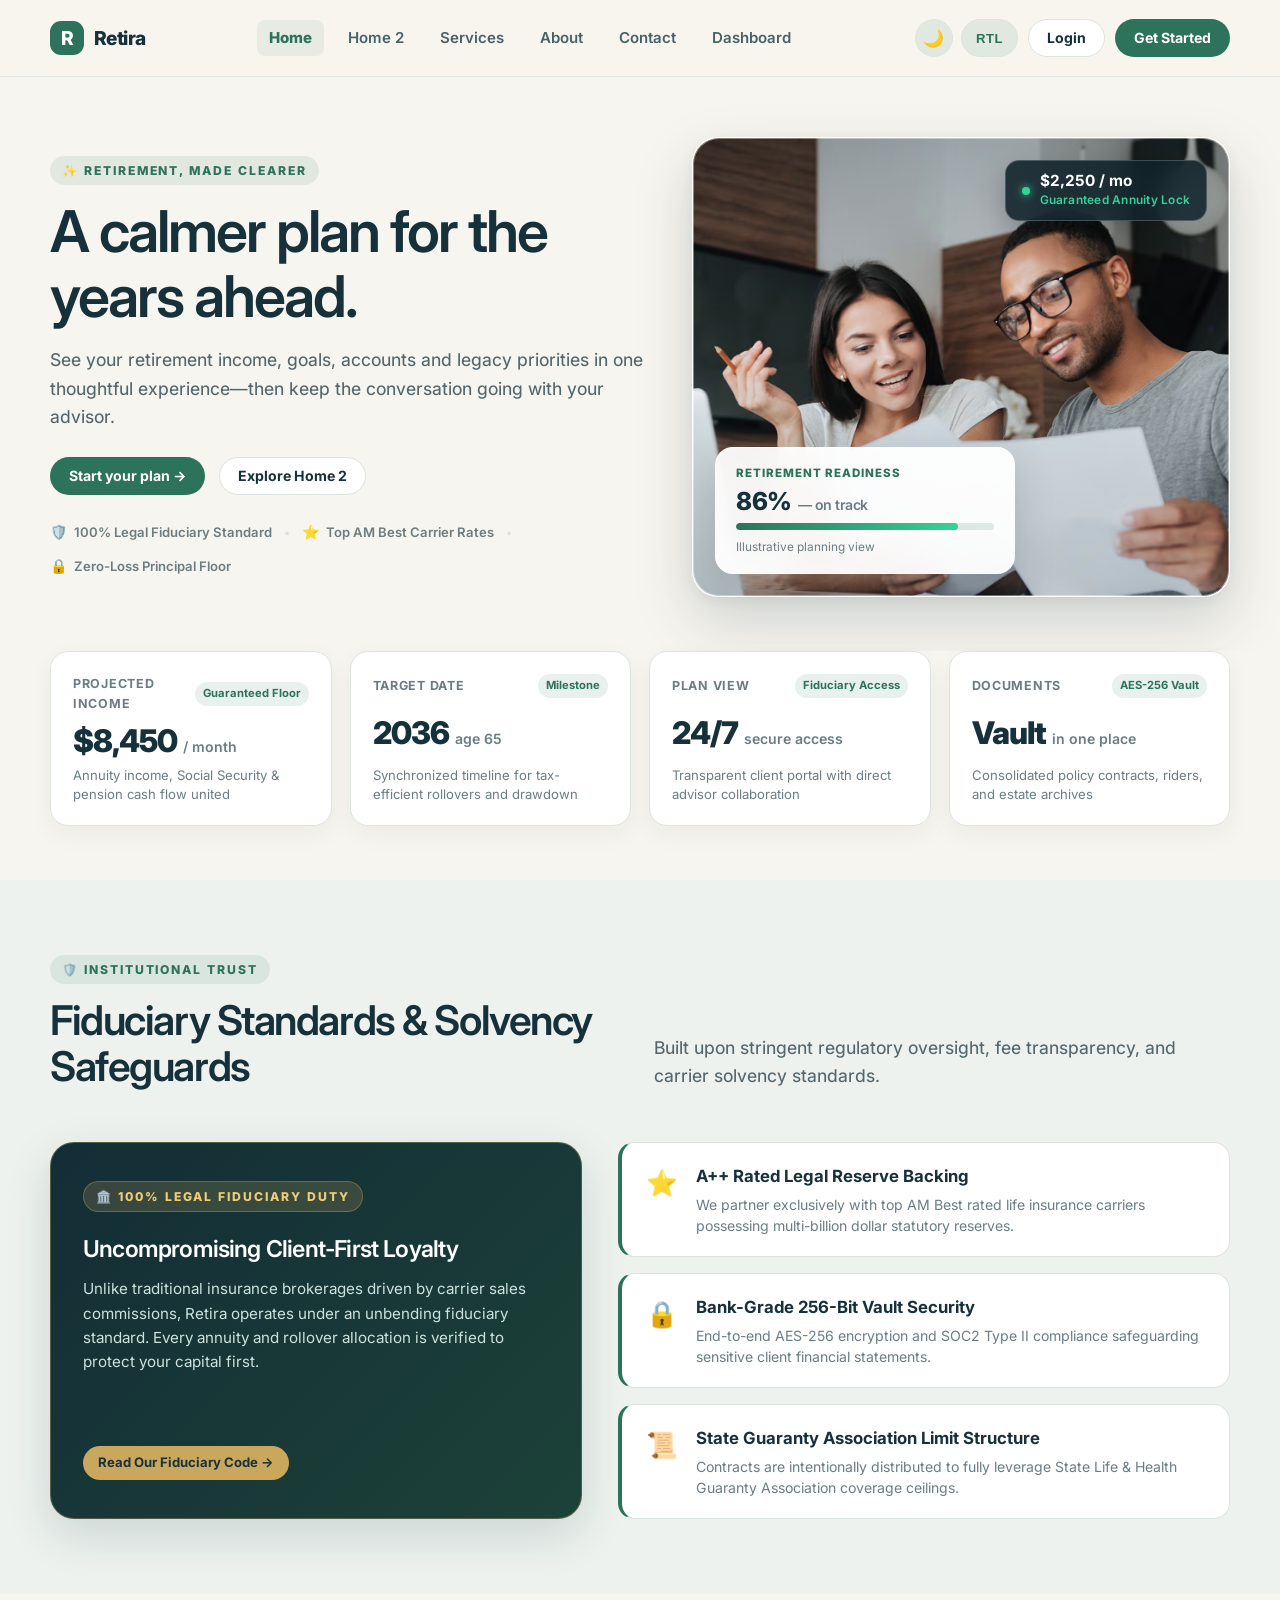
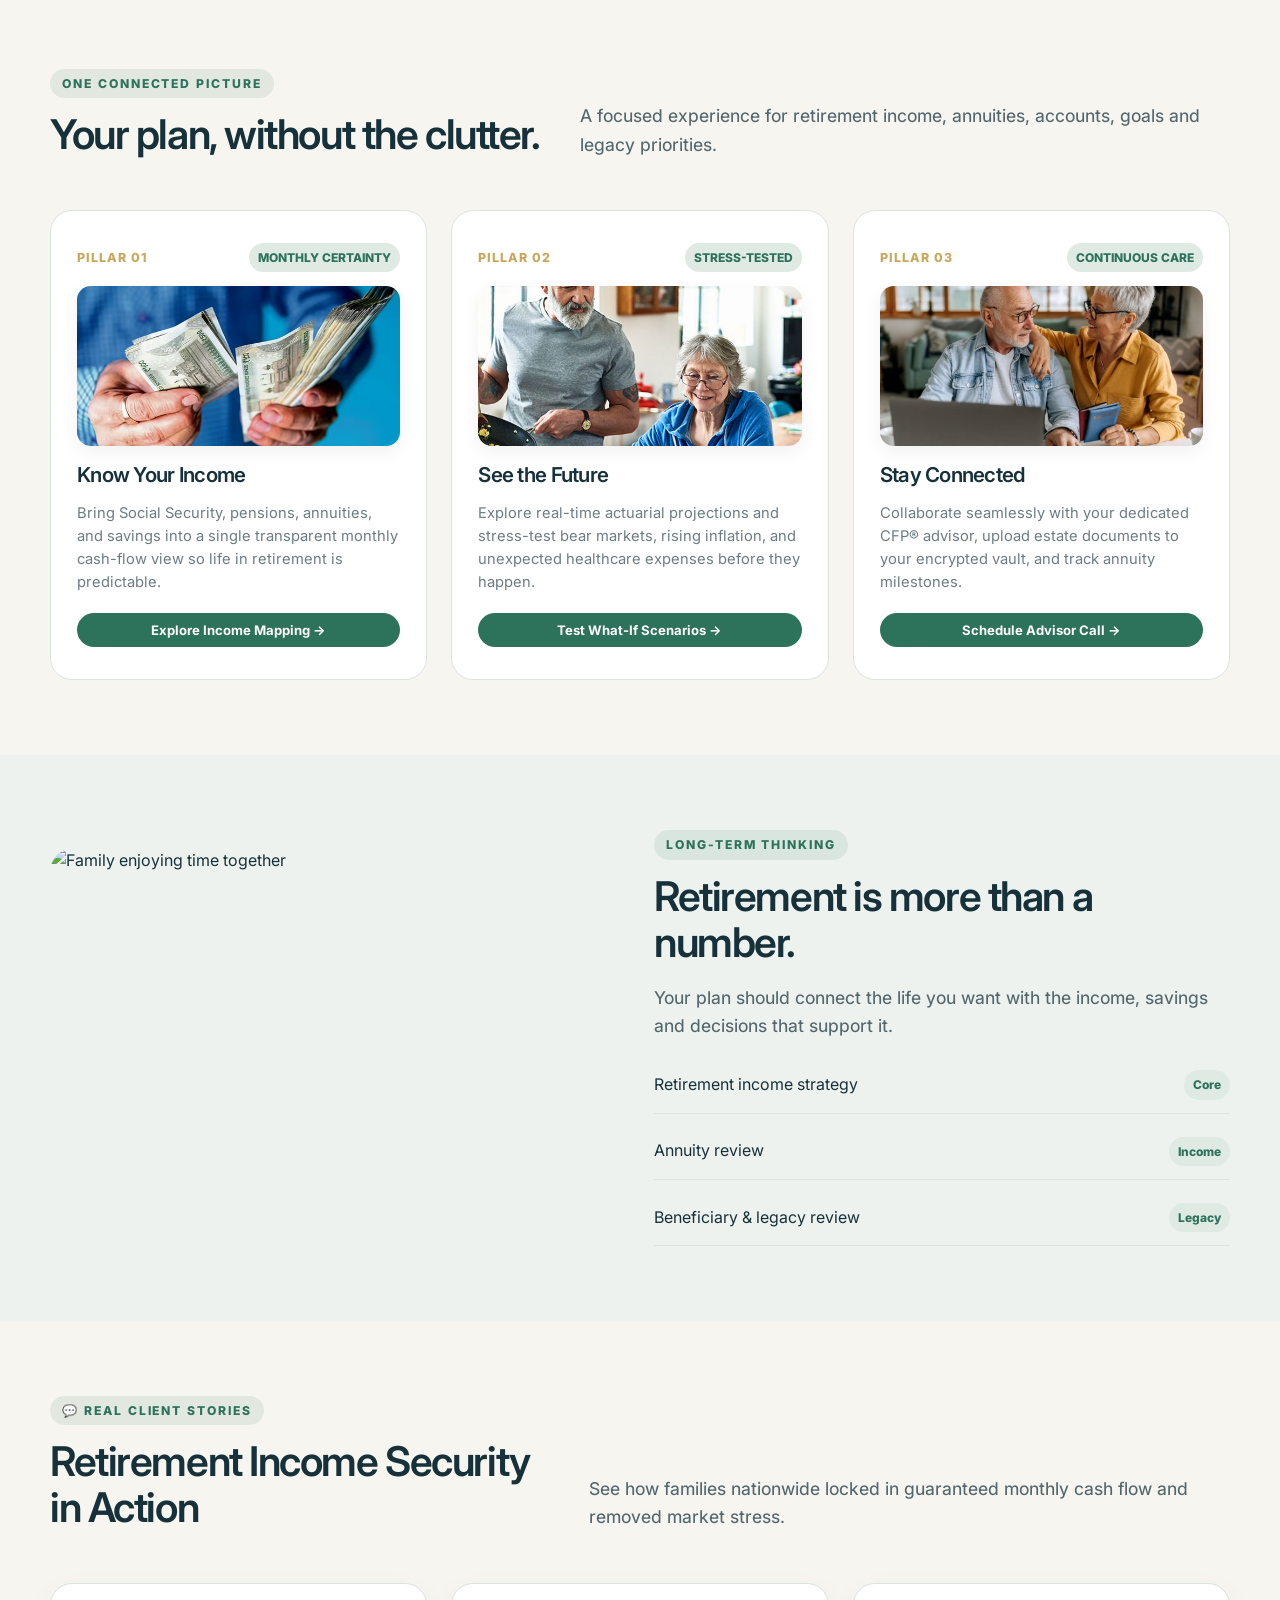
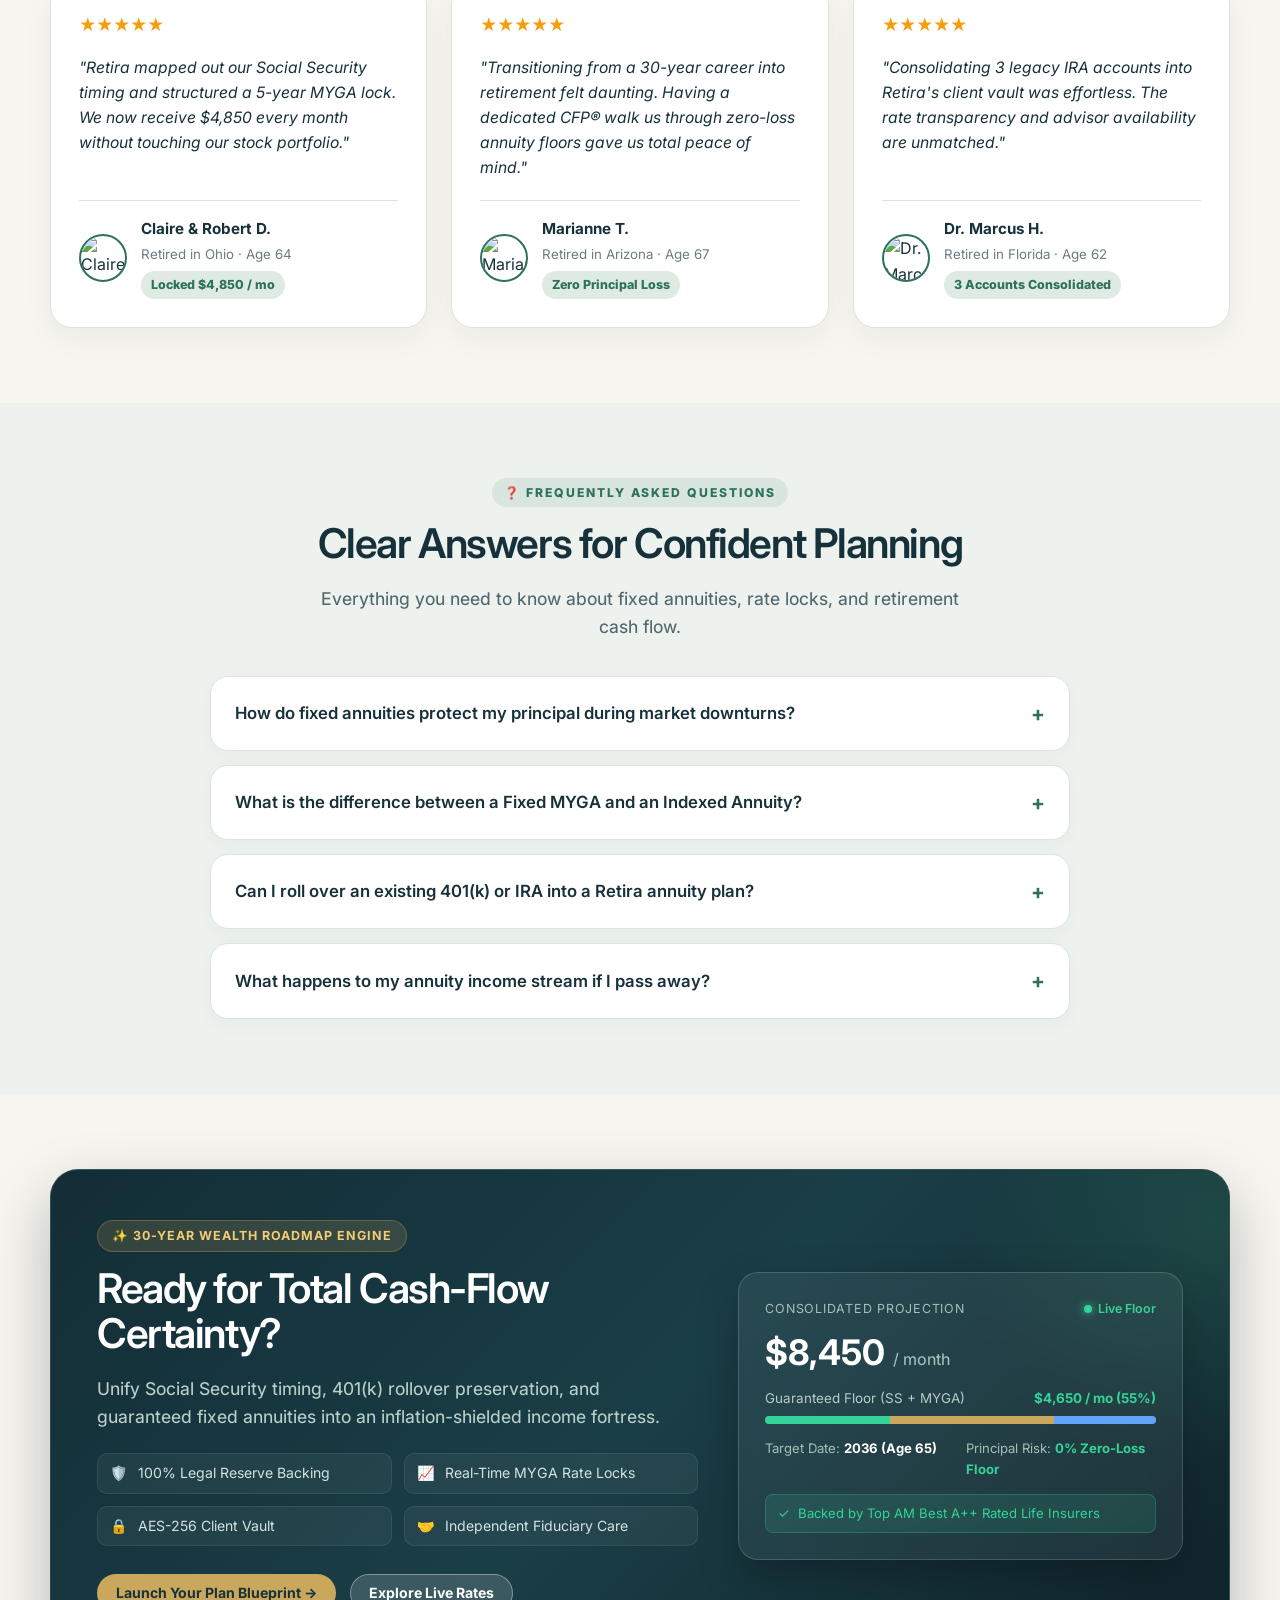
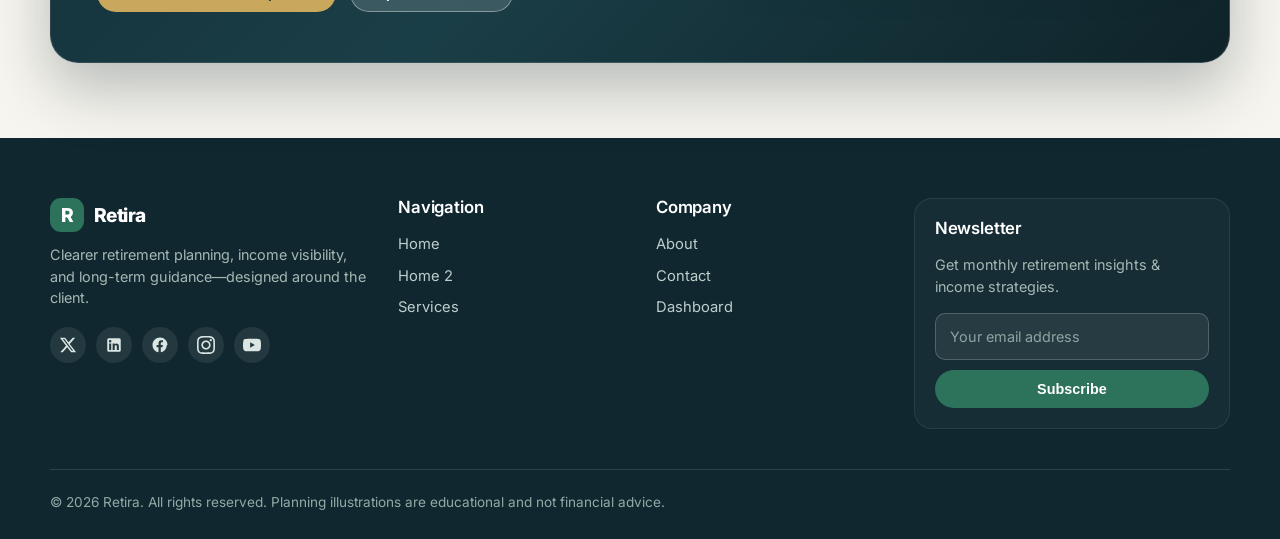
==== commit 2f9f6347: "responsivecolorfixes" ====
--- a/index.html
+++ b/index.html
@@ -211,9 +211,7 @@
                 <span
                   style="font-weight: 800; font-size: 0.78rem; color: var(--gold); letter-spacing: 0.08em; text-transform: uppercase;">PILLAR
                   01</span>
-                <span class="tag"
-                  style="background: rgba(45, 114, 91, 0.12); color: var(--green); font-size: 0.75rem;">MONTHLY
-                  CERTAINTY</span>
+                <span class="tag" style="font-size: 0.75rem;">MONTHLY CERTAINTY</span>
               </div>
               <div
                 style="border-radius: 14px; overflow: hidden; height: 160px; margin-bottom: 18px; box-shadow: 0 6px 18px rgba(0,0,0,0.06);">
@@ -235,8 +233,7 @@
                 <span
                   style="font-weight: 800; font-size: 0.78rem; color: var(--gold); letter-spacing: 0.08em; text-transform: uppercase;">PILLAR
                   02</span>
-                <span class="tag"
-                  style="background: rgba(45, 114, 91, 0.12); color: var(--green); font-size: 0.75rem;">STRESS-TESTED</span>
+                <span class="tag" style="font-size: 0.75rem;">STRESS-TESTED</span>
               </div>
               <div
                 style="border-radius: 14px; overflow: hidden; height: 160px; margin-bottom: 18px; box-shadow: 0 6px 18px rgba(0,0,0,0.06);">
@@ -258,9 +255,7 @@
                 <span
                   style="font-weight: 800; font-size: 0.78rem; color: var(--gold); letter-spacing: 0.08em; text-transform: uppercase;">PILLAR
                   03</span>
-                <span class="tag"
-                  style="background: rgba(45, 114, 91, 0.12); color: var(--green); font-size: 0.75rem;">CONTINUOUS
-                  CARE</span>
+                <span class="tag" style="font-size: 0.75rem;">CONTINUOUS CARE</span>
               </div>
               <div
                 style="border-radius: 14px; overflow: hidden; height: 160px; margin-bottom: 18px; box-shadow: 0 6px 18px rgba(0,0,0,0.06);">
--- a/styles.css
+++ b/styles.css
@@ -288,9 +288,41 @@
   --muted: #94aaa3;
   --cream: #0c1d23;
   --paper: #132a32;
-  --sage: #1e443b;
+  --sage: rgba(52, 211, 153, 0.14);
   --line: #1d3d35;
+  --green: #34d399;
+  --green-2: #6ee7b7;
+  --green-dark: #236852;
+  --green-badge-bg: rgba(52, 211, 153, 0.16);
+  --green-badge-border: rgba(52, 211, 153, 0.28);
   --shadow: 0 18px 50px rgba(0, 0, 0, 0.45);
+}
+
+[data-theme="dark"] .brand-mark {
+  background: #236852 !important;
+  color: #ffffff !important;
+  box-shadow: 0 0 10px rgba(52, 211, 153, 0.25);
+}
+
+[data-theme="dark"] .rate-filter-btn.active,
+[data-theme="dark"] .rate-filter-btn:hover {
+  background: #236852 !important;
+  color: #ffffff !important;
+  border-color: #34d399 !important;
+}
+
+[data-theme="dark"] .tab-btn.active,
+[data-theme="dark"] .tab-btn:hover {
+  background: #236852 !important;
+  color: #ffffff !important;
+  border-color: #34d399 !important;
+}
+
+[data-theme="dark"] .dash-mobile-tabs a.active,
+[data-theme="dark"] .dash-mobile-tabs a:hover {
+  background: #236852 !important;
+  color: #ffffff !important;
+  border-color: #34d399 !important;
 }
 
 [data-theme="dark"] .site-header {
@@ -2078,6 +2110,13 @@
     display: block
   }
 
+  .dash-top h1,
+  .dash-title {
+    font-size: 1.75rem !important;
+    line-height: 1.25;
+    margin: 8px 0 10px;
+  }
+
   .dash-grid,
   .dash-sub-grid {
     grid-template-columns: 1fr !important;
@@ -2705,10 +2744,40 @@
 [data-theme="dark"] .status-badge,
 [data-theme="dark"] .client-badge,
 [data-theme="dark"] .yield-pill,
-[data-theme="dark"] .safety-rating {
+[data-theme="dark"] .safety-rating,
+[data-theme="dark"] .carrier-logo-badge,
+[data-theme="dark"] .advisor-availability-badge,
+[data-theme="dark"] .security-badge,
+[data-theme="dark"] .value-num,
+[data-theme="dark"] .channel-icon,
+[data-theme="dark"] .card-social-btn {
   color: #34d399 !important;
   background: rgba(52, 211, 153, 0.16) !important;
-  border: 1px solid rgba(52, 211, 153, 0.25) !important;
+  border: 1px solid rgba(52, 211, 153, 0.28) !important;
+}
+
+/* Universal Dark Mode Green Text Visibility Enforcement */
+[data-theme="dark"] .advisor-role-title,
+[data-theme="dark"] .feature-check,
+[data-theme="dark"] .forgot-link,
+[data-theme="dark"] .terms-link,
+[data-theme="dark"] .auth-footer a,
+[data-theme="dark"] .impact-matrix-cell strong,
+[data-theme="dark"] .dashboard-green-text,
+[data-theme="dark"] [style*="color: var(--green)"],
+[data-theme="dark"] [style*="color:var(--green)"],
+[data-theme="dark"] [style*="color: #2d725b"],
+[data-theme="dark"] [style*="color:#2d725b"] {
+  color: #34d399 !important;
+}
+
+/* Universal Dark Mode Green Tinted Backgrounds Enhancement */
+[data-theme="dark"] [style*="background: rgba(45, 114, 91"],
+[data-theme="dark"] [style*="background: rgba(45,114,91"],
+[data-theme="dark"] [style*="background:rgba(45,114,91"],
+[data-theme="dark"] [style*="background:rgba(45, 114, 91"] {
+  background: rgba(52, 211, 153, 0.16) !important;
+  border-color: rgba(52, 211, 153, 0.28) !important;
 }
 
 /* Universal Dark Mode Button Hover Contrast Enforcement */
@@ -4040,6 +4109,11 @@
   border-color: #1d3d35;
 }
 
+[data-theme="dark"] .advisor-executive-profile:hover {
+  border-color: #34d399;
+  box-shadow: 0 12px 35px rgba(0, 0, 0, 0.4);
+}
+
 @media (max-width: 580px) {
   .advisor-executive-profile {
     flex-direction: column;
@@ -4055,6 +4129,10 @@
   object-position: top center;
   flex-shrink: 0;
   border: 2px solid var(--green);
+}
+
+[data-theme="dark"] .advisor-executive-photo {
+  border-color: #34d399;
 }
 
 /* 4. index.html Section 2: High-Impact Clarity Ecosystem Triad */
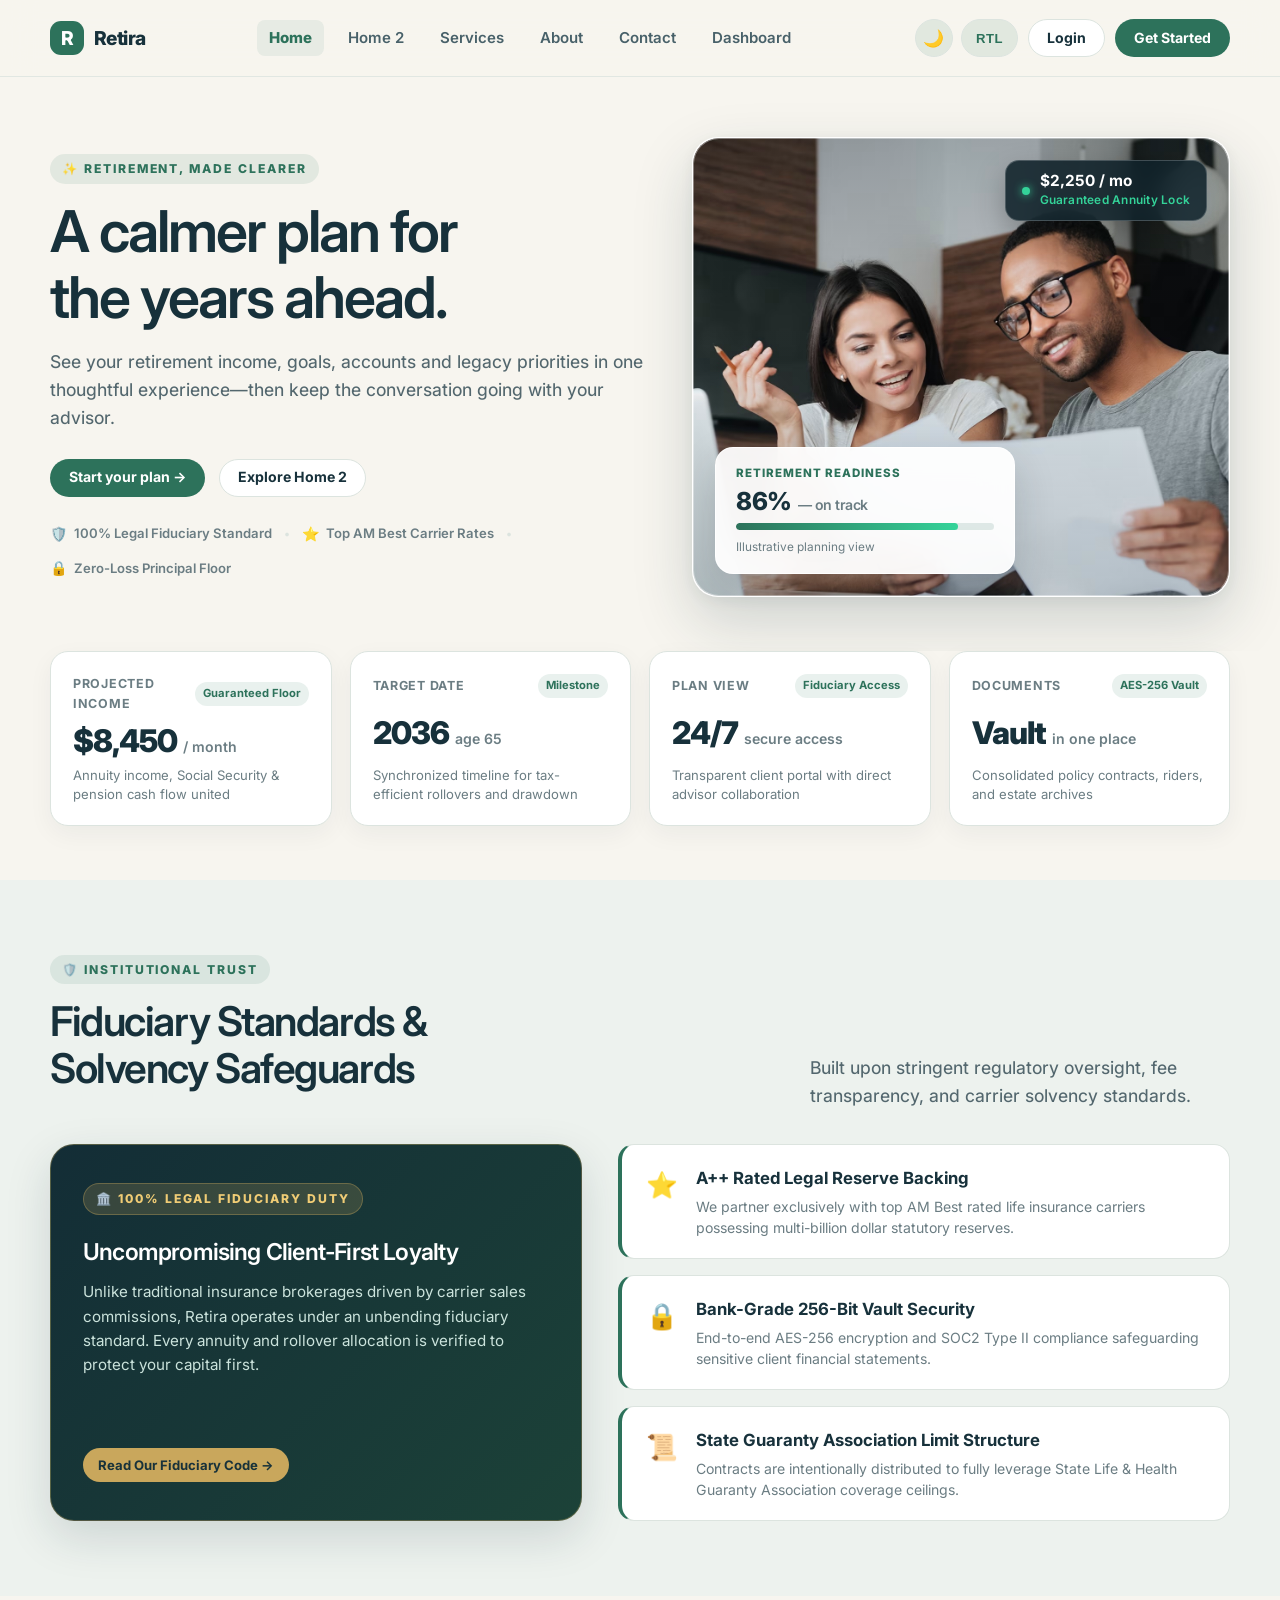
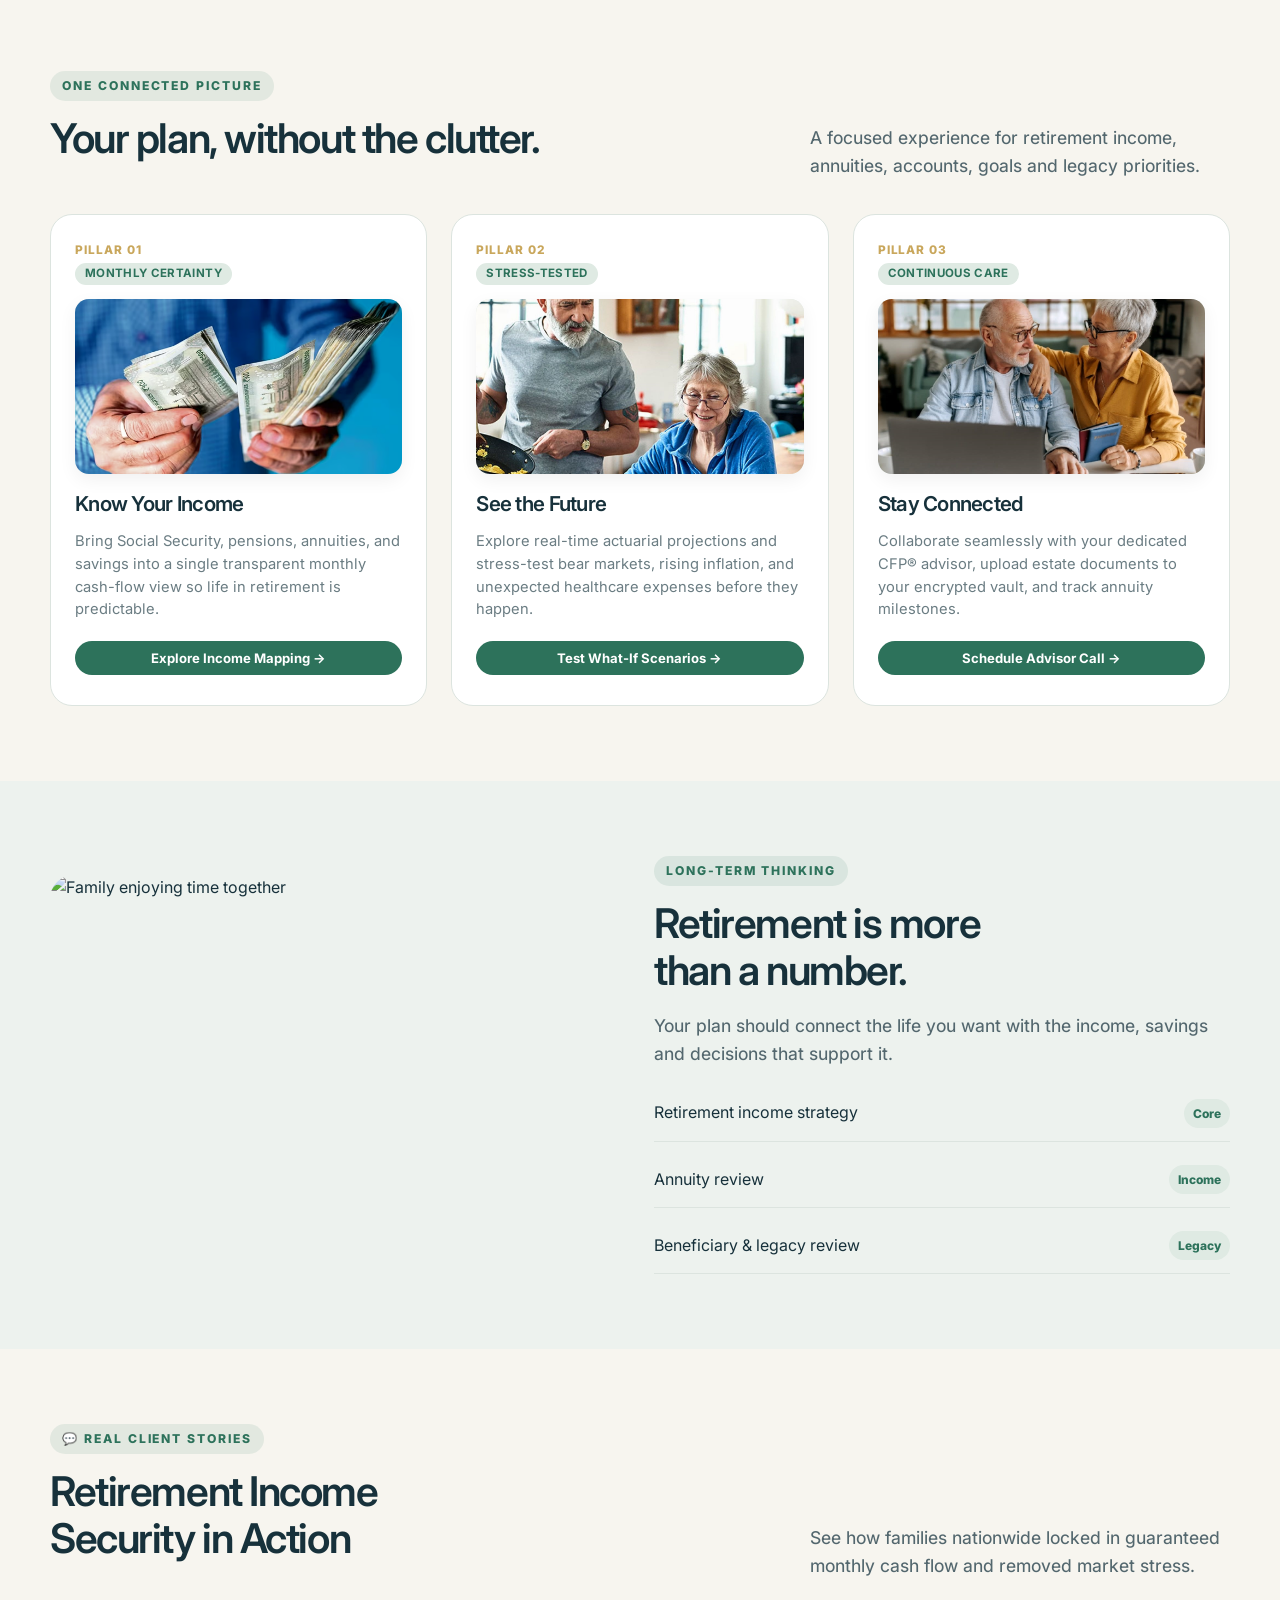
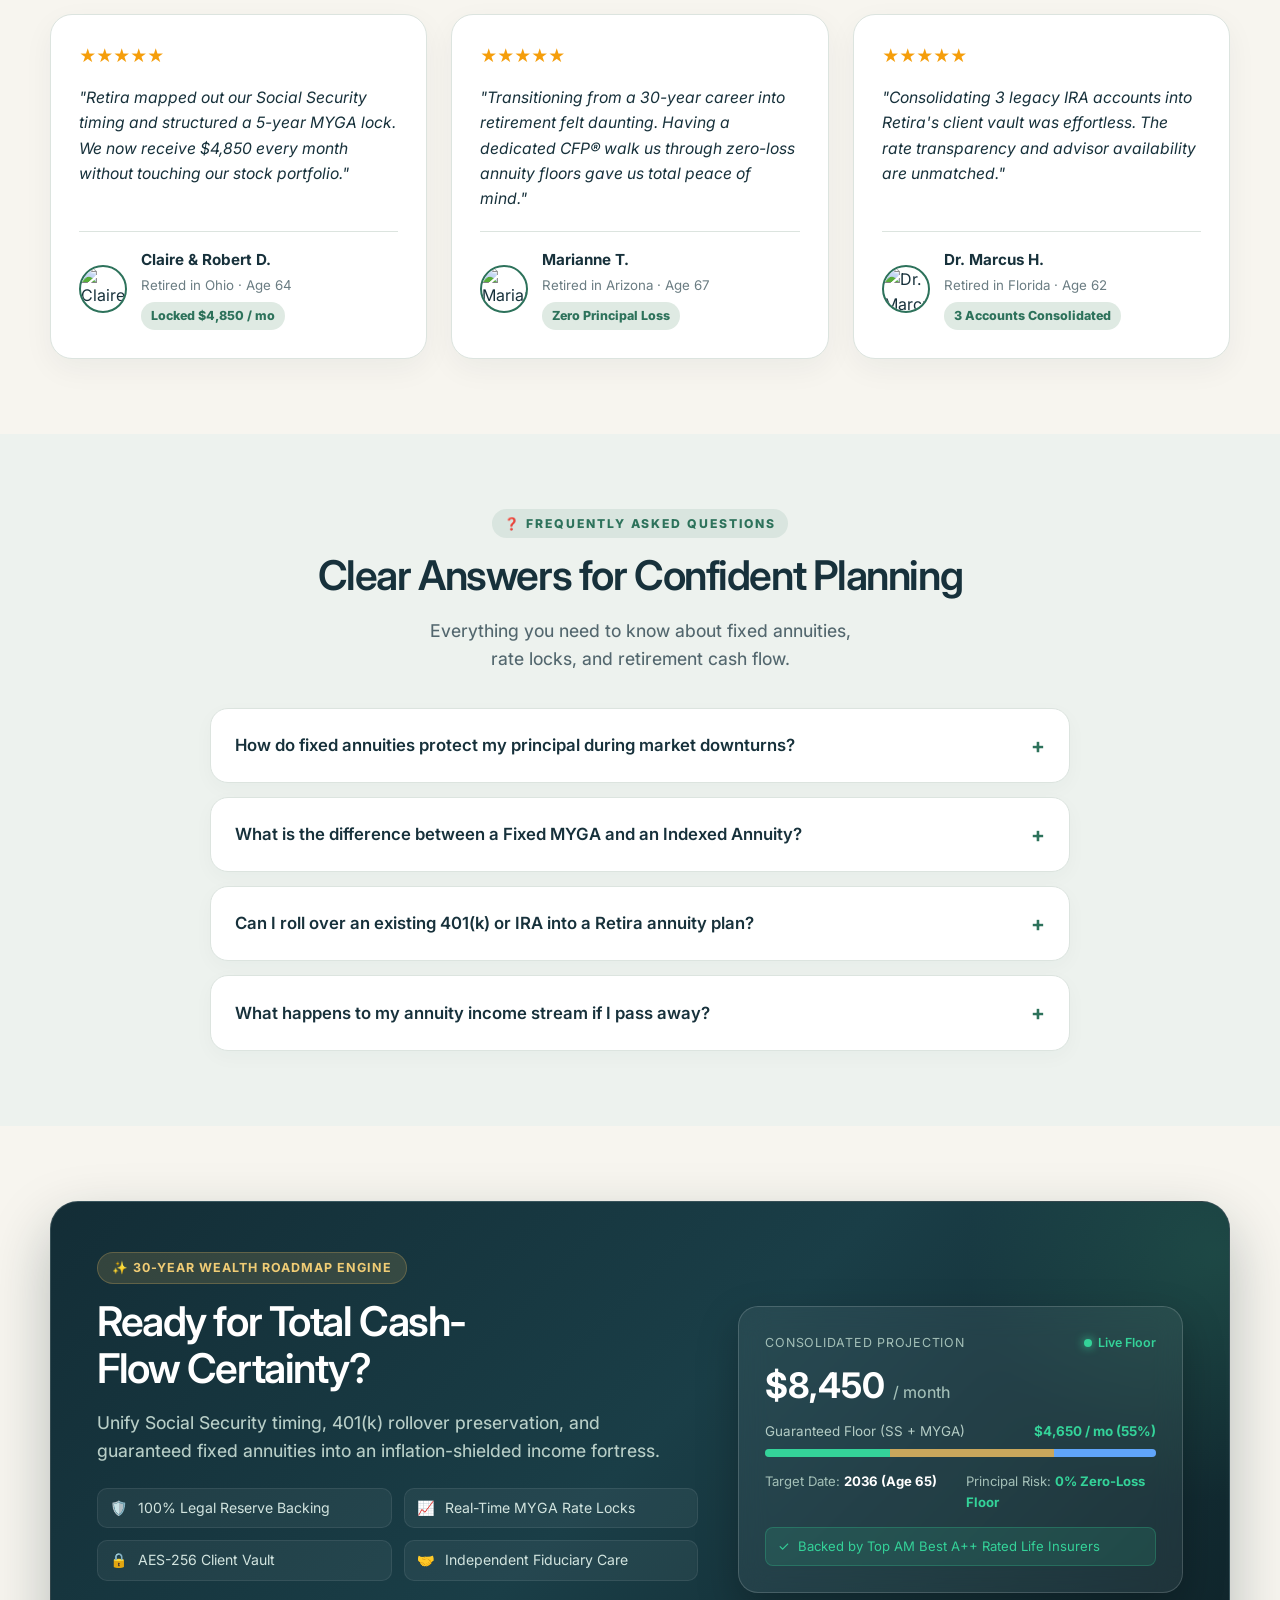
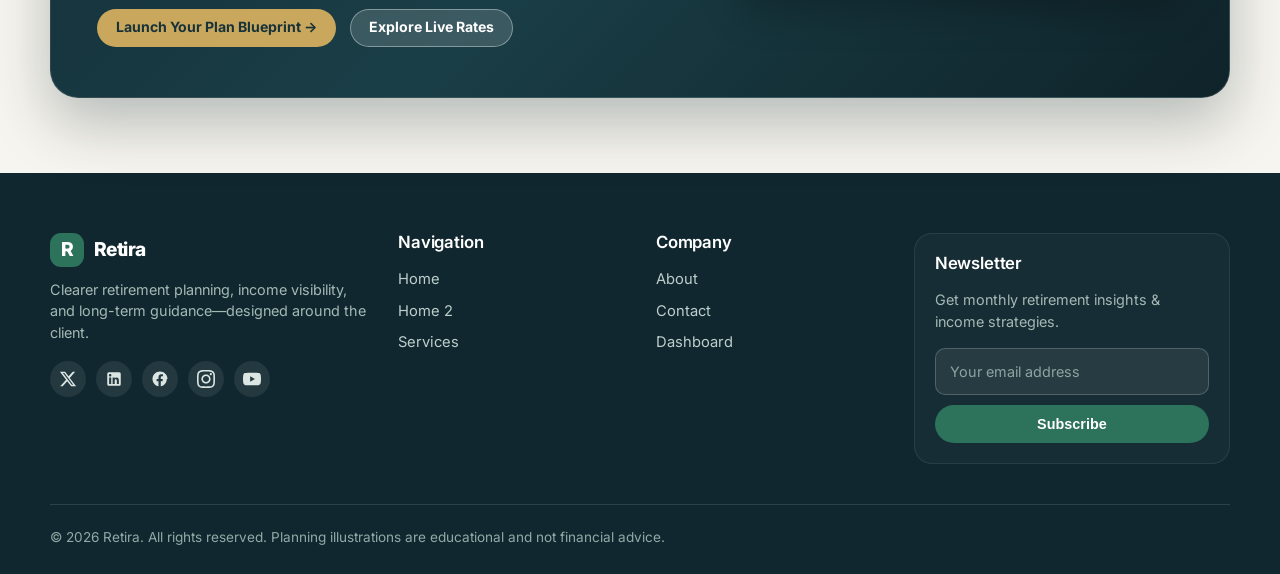
==== commit 5916affd: "intfixes1" ====
--- a/index.html
+++ b/index.html
@@ -207,15 +207,12 @@
         <div class="clarity-ecosystem-matrix">
           <div class="clarity-pillar-module">
             <div>
-              <div style="display: flex; justify-content: space-between; align-items: center; margin-bottom: 14px;">
-                <span
-                  style="font-weight: 800; font-size: 0.78rem; color: var(--gold); letter-spacing: 0.08em; text-transform: uppercase;">PILLAR
-                  01</span>
-                <span class="tag" style="font-size: 0.75rem;">MONTHLY CERTAINTY</span>
-              </div>
-              <div
-                style="border-radius: 14px; overflow: hidden; height: 160px; margin-bottom: 18px; box-shadow: 0 6px 18px rgba(0,0,0,0.06);">
-                <img src="income.avif" alt="Know your income" style="width: 100%; height: 100%; object-fit: cover;">
+              <div class="clarity-pillar-header">
+                <span class="clarity-pillar-kicker">PILLAR 01</span>
+                <span class="tag">MONTHLY CERTAINTY</span>
+              </div>
+              <div class="clarity-pillar-media">
+                <img src="income.avif" alt="Know your income">
               </div>
               <h3 style="font-size: 1.28rem; margin-bottom: 8px;">Know Your Income</h3>
               <p style="color: var(--muted); font-size: 0.92rem; line-height: 1.55; margin-bottom: 20px;">
@@ -229,15 +226,12 @@
 
           <div class="clarity-pillar-module">
             <div>
-              <div style="display: flex; justify-content: space-between; align-items: center; margin-bottom: 14px;">
-                <span
-                  style="font-weight: 800; font-size: 0.78rem; color: var(--gold); letter-spacing: 0.08em; text-transform: uppercase;">PILLAR
-                  02</span>
-                <span class="tag" style="font-size: 0.75rem;">STRESS-TESTED</span>
-              </div>
-              <div
-                style="border-radius: 14px; overflow: hidden; height: 160px; margin-bottom: 18px; box-shadow: 0 6px 18px rgba(0,0,0,0.06);">
-                <img src="future.jpg" alt="See the future" style="width: 100%; height: 100%; object-fit: cover;">
+              <div class="clarity-pillar-header">
+                <span class="clarity-pillar-kicker">PILLAR 02</span>
+                <span class="tag">STRESS-TESTED</span>
+              </div>
+              <div class="clarity-pillar-media">
+                <img src="future.jpg" alt="See the future">
               </div>
               <h3 style="font-size: 1.28rem; margin-bottom: 8px;">See the Future</h3>
               <p style="color: var(--muted); font-size: 0.92rem; line-height: 1.55; margin-bottom: 20px;">
@@ -251,15 +245,12 @@
 
           <div class="clarity-pillar-module">
             <div>
-              <div style="display: flex; justify-content: space-between; align-items: center; margin-bottom: 14px;">
-                <span
-                  style="font-weight: 800; font-size: 0.78rem; color: var(--gold); letter-spacing: 0.08em; text-transform: uppercase;">PILLAR
-                  03</span>
-                <span class="tag" style="font-size: 0.75rem;">CONTINUOUS CARE</span>
-              </div>
-              <div
-                style="border-radius: 14px; overflow: hidden; height: 160px; margin-bottom: 18px; box-shadow: 0 6px 18px rgba(0,0,0,0.06);">
-                <img src="connected.jpg" alt="Stay connected" style="width: 100%; height: 100%; object-fit: cover;">
+              <div class="clarity-pillar-header">
+                <span class="clarity-pillar-kicker">PILLAR 03</span>
+                <span class="tag">CONTINUOUS CARE</span>
+              </div>
+              <div class="clarity-pillar-media">
+                <img src="connected.jpg" alt="Stay connected">
               </div>
               <h3 style="font-size: 1.28rem; margin-bottom: 8px;">Stay Connected</h3>
               <p style="color: var(--muted); font-size: 0.92rem; line-height: 1.55; margin-bottom: 20px;">
--- a/styles.css
+++ b/styles.css
@@ -624,7 +624,8 @@
   gap: 6px;
   padding: 5px 12px;
   background: rgba(45, 114, 91, 0.1);
-  border-radius: 99px
+  border-radius: 99px;
+  white-space: nowrap;
 }
 
 h1,
@@ -633,10 +634,11 @@
 h4,
 h5,
 h6 {
-  line-height: 1.12;
+  line-height: 1.15;
   letter-spacing: -.035em;
   margin: 0 0 18px;
   font-weight: 600;
+  text-wrap: balance;
 }
 
 h1 {
@@ -1001,9 +1003,53 @@
 .section-head {
   display: flex;
   justify-content: space-between;
-  gap: 30px;
-  align-items: end;
-  margin-bottom: 34px
+  gap: 36px;
+  align-items: flex-end;
+  margin-bottom: 34px;
+}
+
+.section-head>div:first-child {
+  flex: 1 1 auto;
+  min-width: 0;
+  max-width: 620px;
+}
+
+.section-head .lead,
+.section-head>p {
+  flex: 0 1 420px;
+  max-width: 450px;
+  margin: 0;
+}
+
+@media (max-width: 992px) {
+  .section-head {
+    display: flex;
+    flex-direction: column;
+    align-items: flex-start;
+    gap: 12px;
+    margin-bottom: 28px;
+  }
+
+  .section-head>div:first-child {
+    max-width: 100%;
+    width: 100%;
+  }
+
+  .section-head h2 {
+    margin-bottom: 8px;
+  }
+
+  .section-head .lead,
+  .section-head>p {
+    flex: auto;
+    max-width: 680px;
+    margin: 0;
+  }
+
+  [dir="rtl"] .section-head {
+    flex-direction: column;
+    align-items: flex-start;
+  }
 }
 
 .grid-3 {
@@ -1261,13 +1307,43 @@
   bottom: 24px;
   left: 24px;
   z-index: 10;
-  background: var(--paper);
-  border: 1px solid var(--line);
+  background: rgba(15, 34, 40, 0.95);
+  backdrop-filter: blur(12px);
+  border: 1px solid rgba(52, 211, 153, 0.35);
   border-radius: 18px;
-  padding: 20px;
-  box-shadow: 0 12px 35px rgba(0,0,0,0.18);
+  padding: 20px 22px;
+  box-shadow: 0 16px 40px rgba(0, 0, 0, 0.32);
   max-width: 320px;
-  color: var(--ink);
+  color: #ffffff;
+}
+
+.map-info-card strong,
+.map-card-title {
+  color: #ffffff !important;
+  font-size: 1.08rem;
+  font-weight: 700;
+  display: block;
+}
+
+.map-info-card p,
+.map-card-address {
+  color: #d1e2dc !important;
+  font-size: 0.88rem;
+  line-height: 1.45;
+}
+
+.map-card-eyebrow,
+.map-info-card .eyebrow {
+  background: rgba(52, 211, 153, 0.18) !important;
+  color: #34d399 !important;
+  border: 1px solid rgba(52, 211, 153, 0.35) !important;
+  font-weight: 800;
+  font-size: 0.72rem;
+  letter-spacing: 0.08em;
+  display: inline-block;
+  margin-bottom: 6px;
+  padding: 3px 8px;
+  border-radius: 6px;
 }
 
 [dir="rtl"] .map-info-card {
@@ -1690,7 +1766,8 @@
   padding: 5px 9px;
   border-radius: 999px;
   background: var(--sage);
-  color: var(--green)
+  color: var(--green);
+  white-space: nowrap;
 }
 
 .table-wrap {
@@ -1904,6 +1981,7 @@
       opacity: 0;
       transform: translateY(-10px);
     }
+
     to {
       opacity: 1;
       transform: translateY(0);
@@ -2546,9 +2624,10 @@
   .grid-3 {
     grid-template-columns: repeat(2, 1fr);
   }
-  .grid-3 > .card:nth-child(3):last-child,
-  .grid-3 > div:nth-child(3):last-child,
-  .grid-3 > .testimonial-card:nth-child(3):last-child {
+
+  .grid-3>.card:nth-child(3):last-child,
+  .grid-3>div:nth-child(3):last-child,
+  .grid-3>.testimonial-card:nth-child(3):last-child {
     grid-column: 1 / -1;
     justify-self: center;
     max-width: 540px;
@@ -2582,8 +2661,8 @@
   border-top-color: rgba(255, 255, 255, 0.1);
 }
 
-.card > .btn,
-.card > a.btn,
+.card>.btn,
+.card>a.btn,
 .card .btn {
   margin-top: 0 !important;
 }
@@ -2698,13 +2777,17 @@
 }
 
 [data-theme="dark"] .map-info-card {
-  background: #132a32 !important;
-  border-color: #1d3d35 !important;
-  color: #e2ede8 !important;
+  background: rgba(15, 34, 40, 0.95) !important;
+  border-color: rgba(52, 211, 153, 0.35) !important;
+  color: #ffffff !important;
 }
 
 [data-theme="dark"] .map-info-card strong {
   color: #ffffff !important;
+}
+
+[data-theme="dark"] .map-info-card p {
+  color: #d1e2dc !important;
 }
 
 /* Dashboard Overview Top Actions Uniform Styling */
@@ -2731,6 +2814,7 @@
     width: 100%;
     margin-top: 14px;
   }
+
   .dash-action-btn {
     width: 100%;
   }
@@ -2922,6 +3006,7 @@
     grid-template-columns: 1fr;
     gap: 32px;
   }
+
   .home-flagship-cta {
     padding: 36px 24px;
   }
@@ -3095,6 +3180,7 @@
   .journey-steps-grid {
     grid-template-columns: 1fr;
   }
+
   .home2-journey-cta {
     padding: 32px 20px;
   }
@@ -3244,6 +3330,7 @@
     grid-template-columns: 1fr;
     gap: 32px;
   }
+
   .services-diagnostic-cta {
     padding: 32px 20px;
   }
@@ -3692,12 +3779,6 @@
   margin-top: 28px;
 }
 
-@media (max-width: 960px) {
-  .philosophy-modern-layout {
-    grid-template-columns: 1fr;
-  }
-}
-
 .philosophy-manifesto-panel {
   background: linear-gradient(135deg, #163630 0%, #102722 100%);
   border: 1px solid rgba(201, 167, 92, 0.35);
@@ -3705,8 +3786,60 @@
   padding: 38px 32px;
   color: white;
   box-shadow: 0 16px 45px rgba(22, 54, 48, 0.2);
-  position: sticky;
-  top: 96px;
+}
+
+@media (min-width: 961px) {
+  .philosophy-manifesto-panel {
+    position: sticky;
+    top: 96px;
+  }
+}
+
+@media (max-width: 960px) {
+  .philosophy-modern-layout {
+    grid-template-columns: 1fr;
+    gap: 24px;
+  }
+
+  .philosophy-manifesto-panel {
+    position: static;
+    top: auto;
+  }
+}
+
+@media (max-width: 768px) {
+  .philosophy-manifesto-panel {
+    padding: 26px 20px;
+    border-radius: 20px;
+  }
+
+  .philosophy-manifesto-panel .btn {
+    white-space: normal;
+    height: auto;
+    min-height: 44px;
+    padding: 10px 18px;
+    text-align: center;
+    width: 100%;
+    align-self: stretch !important;
+    line-height: 1.35;
+  }
+
+  .philosophy-pillar-row {
+    padding: 18px 16px;
+    gap: 14px;
+    max-width: 100%;
+    overflow-wrap: break-word;
+  }
+
+  .philosophy-pillar-row:hover {
+    transform: none;
+  }
+
+  .philosophy-quote {
+    font-size: 1.05rem;
+    padding-left: 14px;
+    margin: 14px 0 18px;
+  }
 }
 
 [data-theme="dark"] .philosophy-manifesto-panel {
@@ -4143,17 +4276,11 @@
   margin-top: 28px;
 }
 
-@media (max-width: 960px) {
-  .clarity-ecosystem-matrix {
-    grid-template-columns: 1fr;
-  }
-}
-
 .clarity-pillar-module {
   background: var(--paper);
   border: 1px solid var(--line);
   border-radius: 22px;
-  padding: 32px 26px;
+  padding: 30px 24px;
   display: flex;
   flex-direction: column;
   justify-content: space-between;
@@ -4189,6 +4316,126 @@
   border-color: #1d3d35;
 }
 
+.clarity-pillar-header {
+  display: flex;
+  flex-direction: column;
+  align-items: flex-start;
+  gap: 6px;
+  margin-bottom: 14px;
+}
+
+.clarity-pillar-kicker {
+  font-weight: 800;
+  font-size: 0.74rem;
+  color: var(--gold);
+  letter-spacing: 0.08em;
+  text-transform: uppercase;
+  white-space: nowrap;
+  line-height: 1;
+}
+
+.clarity-pillar-header .tag {
+  font-size: 0.72rem;
+  font-weight: 700;
+  padding: 4px 10px;
+  border-radius: 999px;
+  background: var(--sage);
+  color: var(--green);
+  white-space: nowrap;
+  letter-spacing: 0.03em;
+  display: inline-flex;
+  align-items: center;
+  line-height: 1.2;
+}
+
+[data-theme="dark"] .clarity-pillar-header .tag {
+  background: rgba(52, 211, 153, 0.16) !important;
+  color: #34d399 !important;
+  border: 1px solid rgba(52, 211, 153, 0.28) !important;
+}
+
+.clarity-pillar-media {
+  border-radius: 14px;
+  overflow: hidden;
+  height: 175px;
+  width: 100%;
+  margin-bottom: 18px;
+  box-shadow: 0 6px 18px rgba(0, 0, 0, 0.06);
+  position: relative;
+  background: var(--sage);
+}
+
+.clarity-pillar-media img {
+  width: 100%;
+  height: 100%;
+  object-fit: cover;
+  object-position: center;
+  transition: transform 0.35s ease;
+}
+
+.clarity-pillar-module:hover .clarity-pillar-media img {
+  transform: scale(1.03);
+}
+
+/* Tablet View: Maintain 3 columns with proportional padding and image height so images never get cropped */
+@media (max-width: 1024px) and (min-width: 681px) {
+  .clarity-ecosystem-matrix {
+    grid-template-columns: repeat(3, 1fr);
+    gap: 16px;
+  }
+
+  .clarity-pillar-module {
+    padding: 20px 16px;
+    border-radius: 18px;
+  }
+
+  .clarity-pillar-header {
+    gap: 5px;
+    margin-bottom: 12px;
+  }
+
+  .clarity-pillar-kicker {
+    font-size: 0.70rem;
+    letter-spacing: 0.06em;
+  }
+
+  .clarity-pillar-header .tag {
+    font-size: 0.68rem;
+    padding: 3px 8px;
+  }
+
+  .clarity-pillar-media {
+    height: 155px;
+    margin-bottom: 14px;
+  }
+
+  .clarity-pillar-module h3 {
+    font-size: 1.15rem !important;
+  }
+
+  .clarity-pillar-module p {
+    font-size: 0.88rem !important;
+    line-height: 1.5 !important;
+  }
+}
+
+/* Mobile View: Single column with natural aspect-ratio so images never crop into flat letterbox strips */
+@media (max-width: 680px) {
+  .clarity-ecosystem-matrix {
+    grid-template-columns: 1fr;
+    gap: 20px;
+  }
+
+  .clarity-pillar-module {
+    padding: 24px 20px;
+  }
+
+  .clarity-pillar-media {
+    height: 200px;
+    max-height: 220px;
+  }
+}
+
 /* 5. home.html Section 3: Dual-Horizon Advisory Split Console */
 .dual-horizon-showcase {
   display: flex;
@@ -4234,8 +4481,15 @@
   box-shadow: 0 10px 30px rgba(20, 49, 59, 0.1);
 }
 
+@media (max-width: 1024px) and (min-width: 681px) {
+  .dual-horizon-media {
+    height: 260px;
+  }
+}
+
 .dual-horizon-media img {
   width: 100%;
   height: 100%;
   object-fit: cover;
+  object-position: center;
 }
